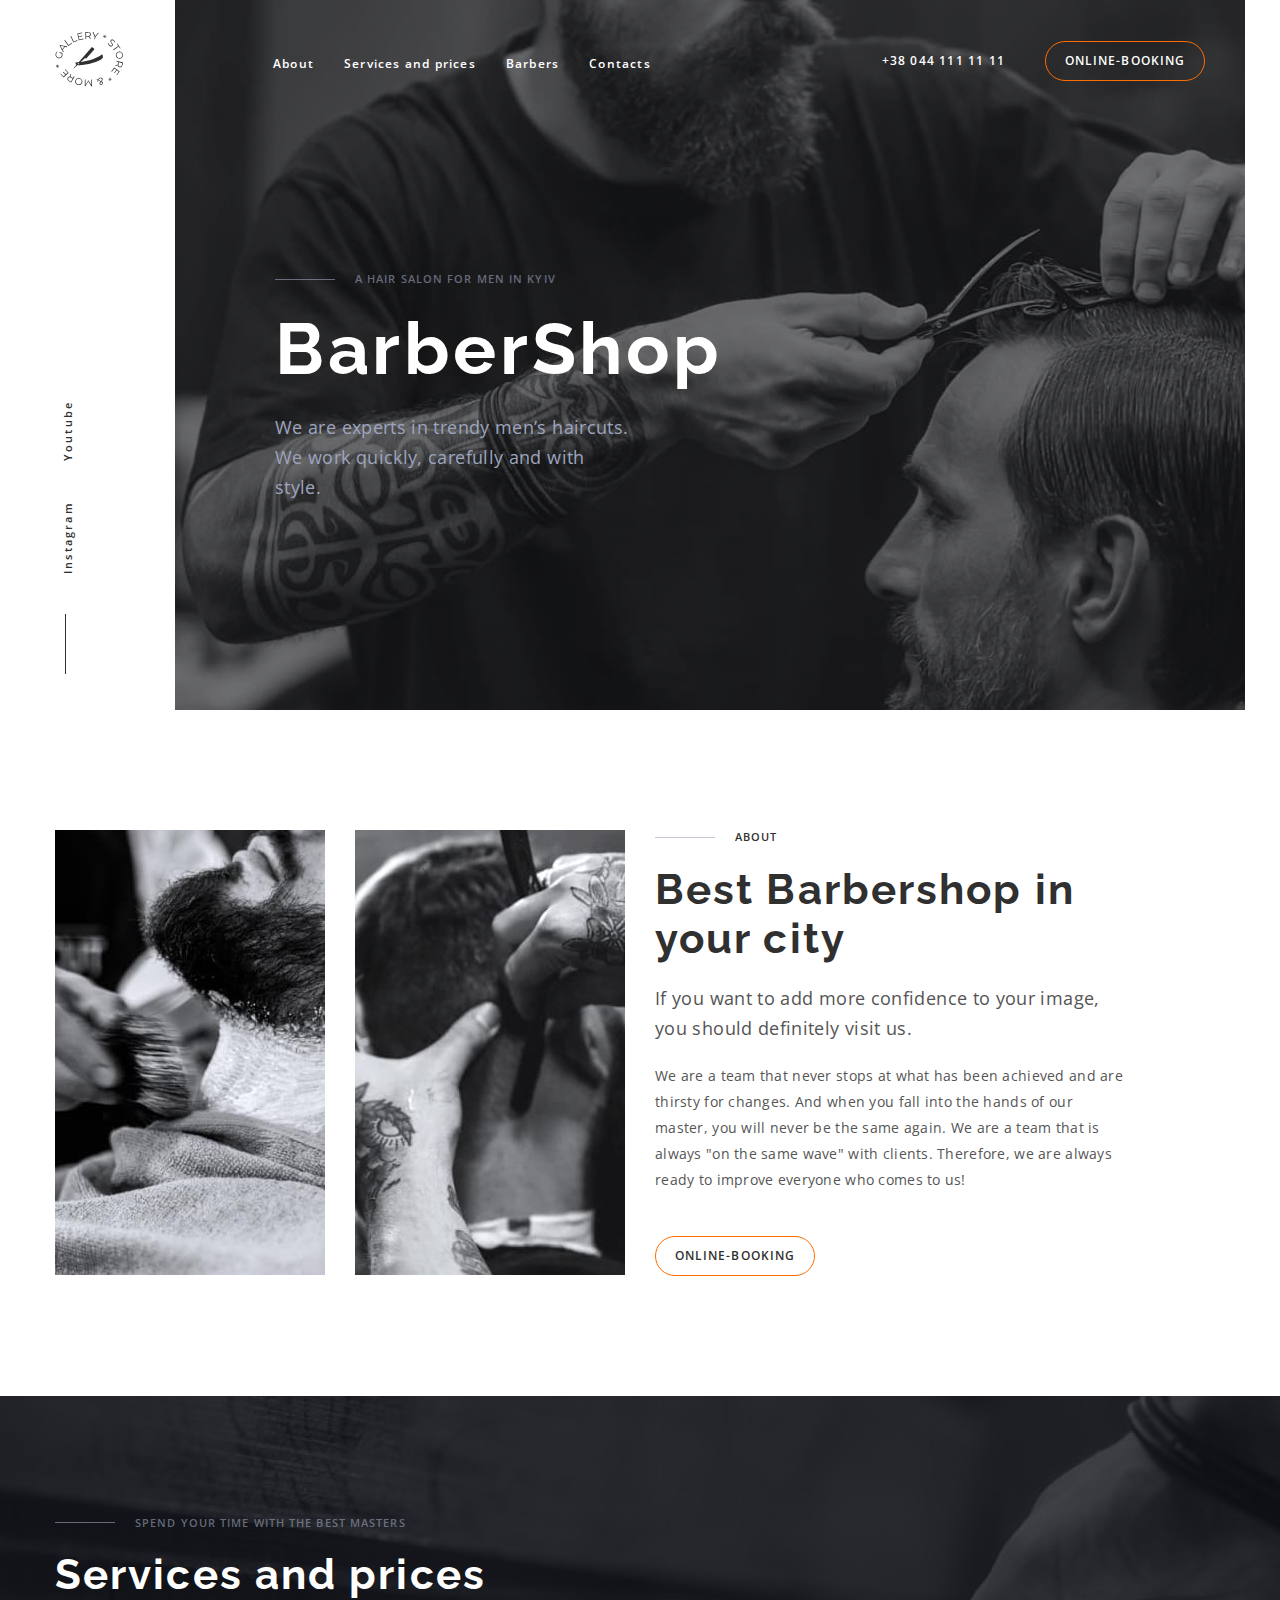
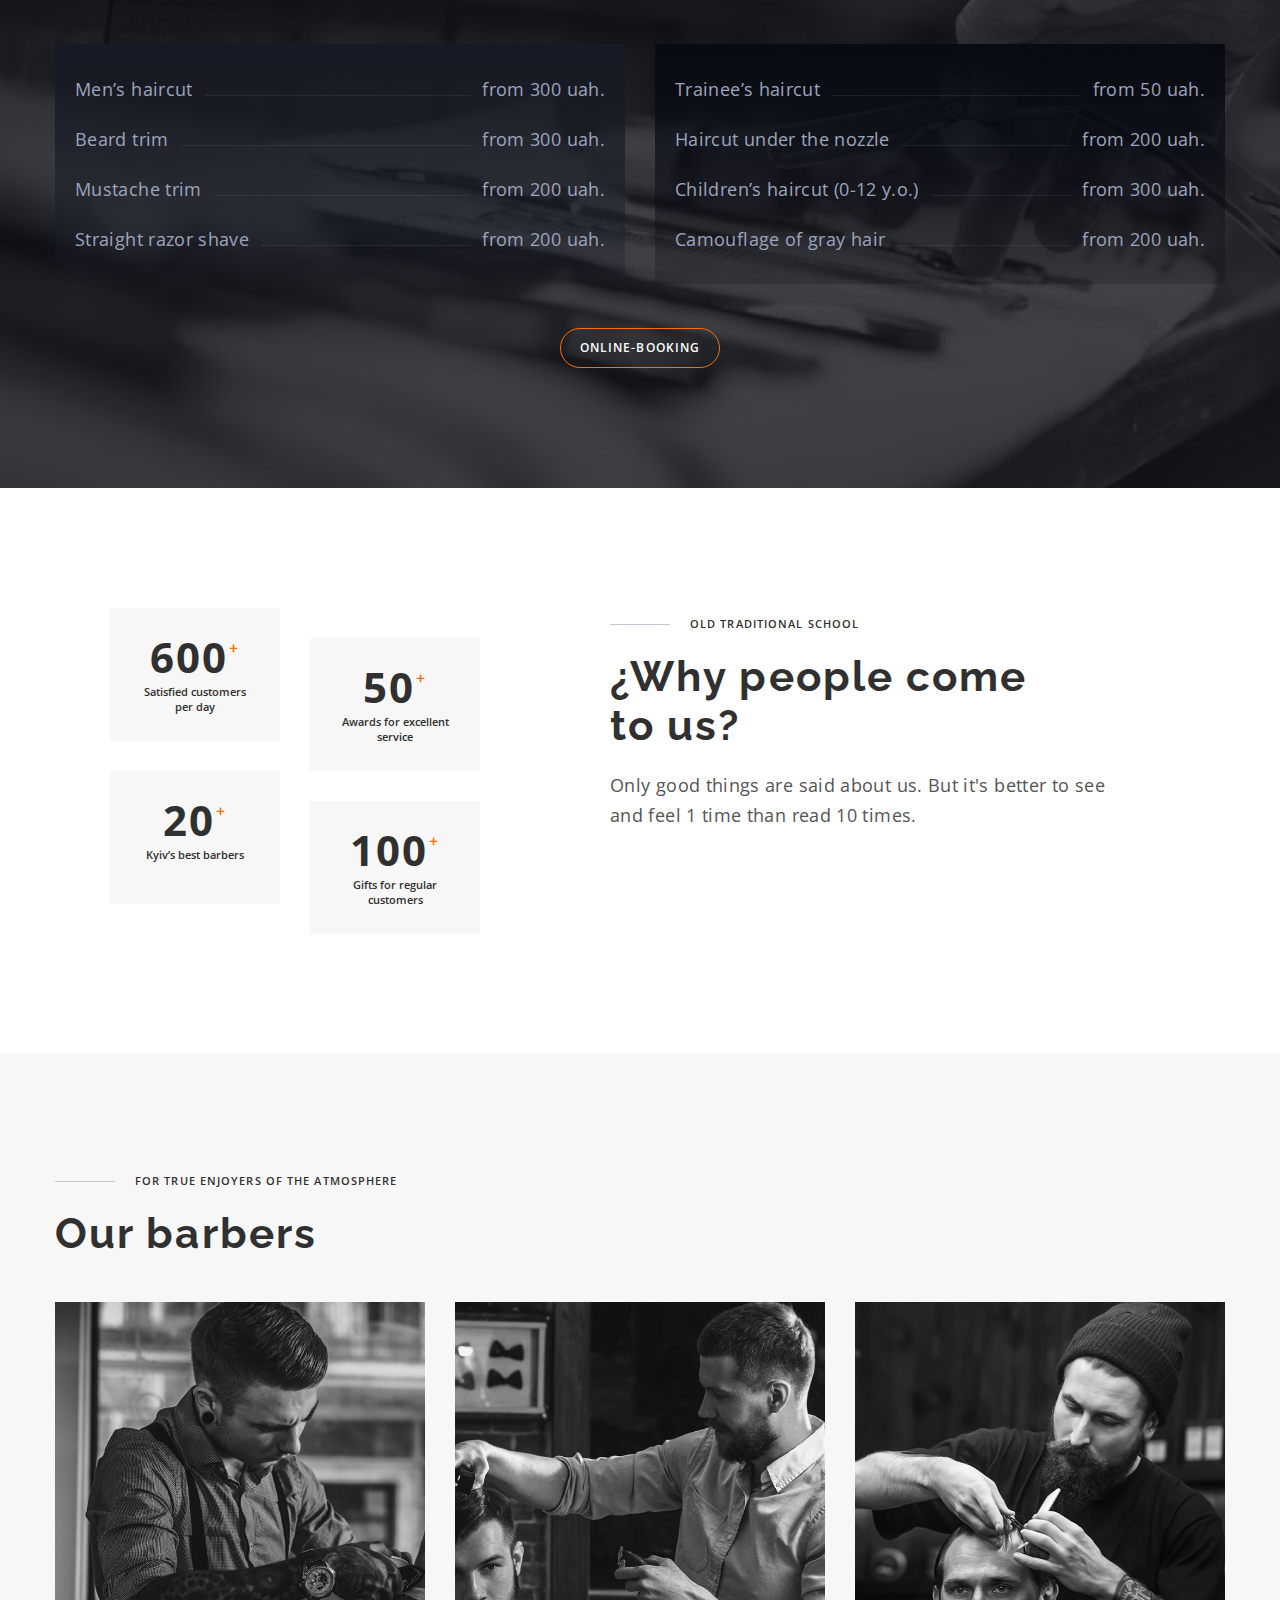
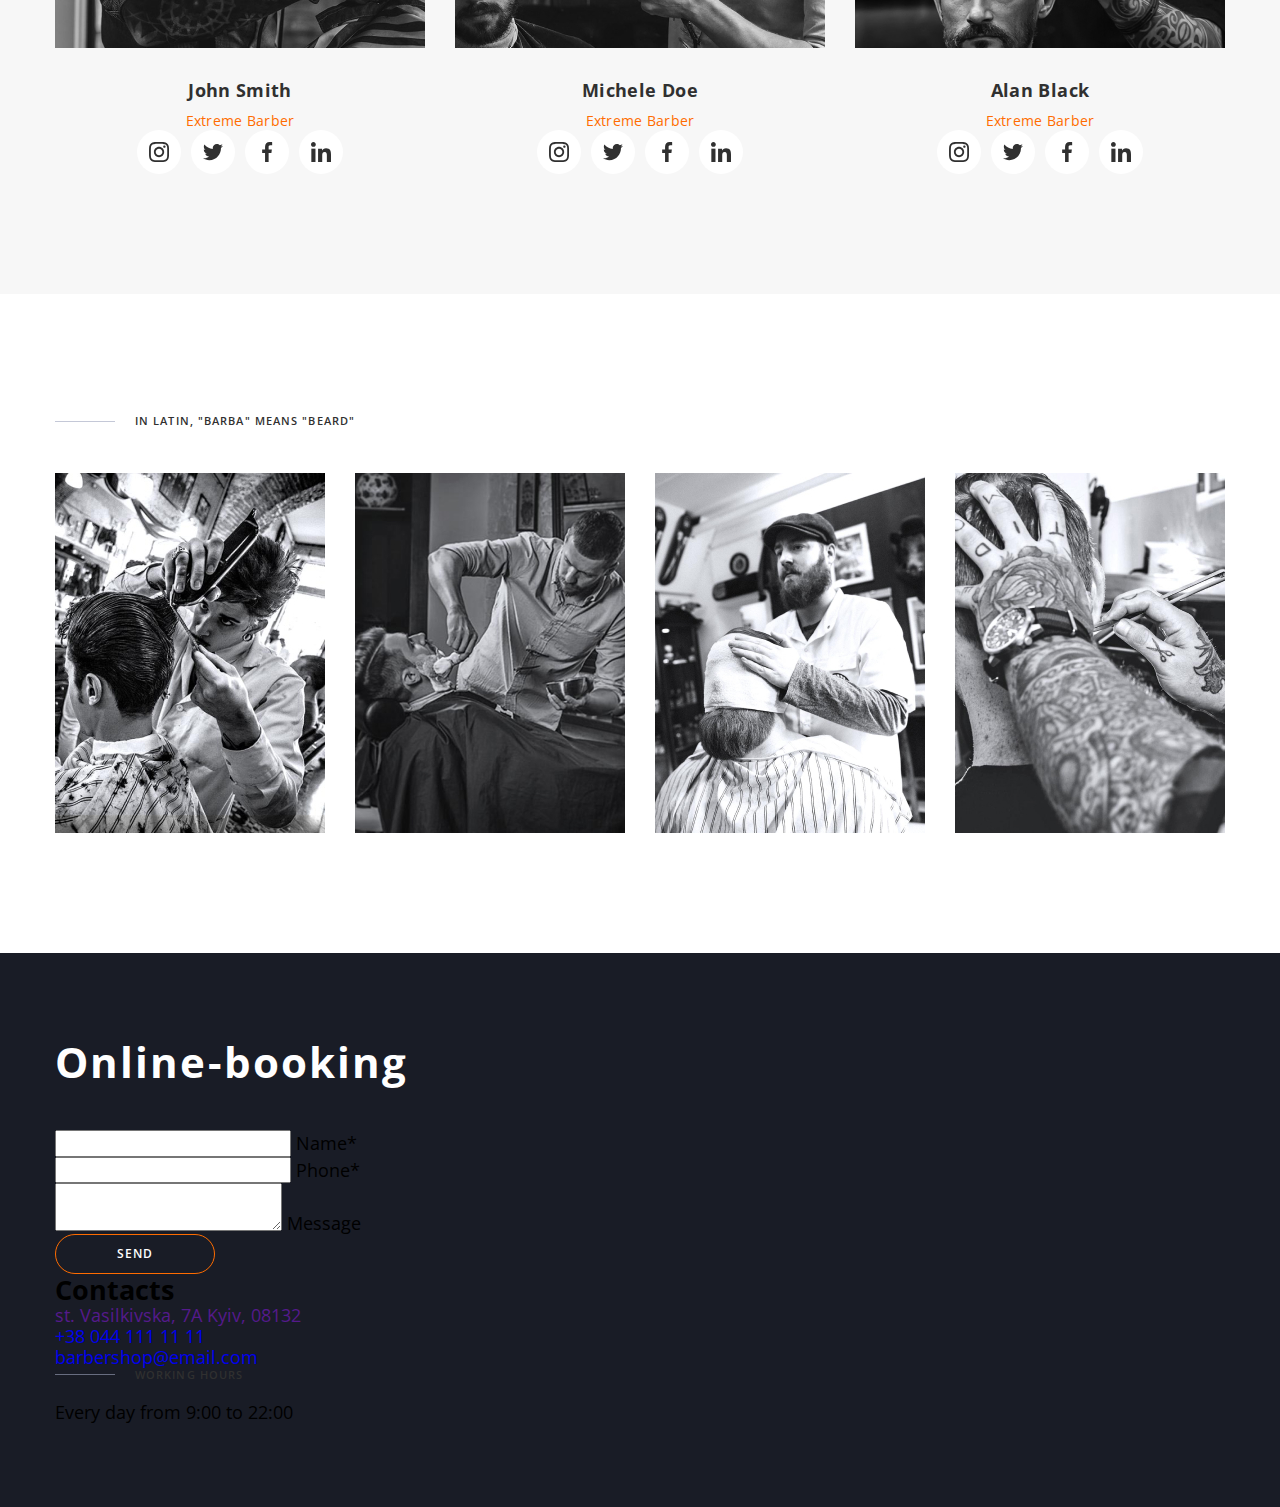
==== index.html @ 38e9ff0b "Update styles" ====
<!DOCTYPE html>
<html lang="en">
<head>
    <meta charset="UTF-8">
    <meta http-equiv="X-UA-Compatible" content="IE=edge">
    <meta name="viewport" content="width=device-width, initial-scale=1.0">
    <title>Barbershop</title>
    <link href="https://fonts.googleapis.com" rel="preconnect">
<link href="https://fonts.gstatic.com" rel="preconnect" crossorigin>
<link href="https://fonts.googleapis.com/css2?family=Open+Sans:wght@400;600;700&family=Raleway:wght@700&display=swap" rel="stylesheet">
    <link href="https://cdn.jsdelivr.net/npm/modern-normalize@1.1.0/modern-normalize.min.css" rel="stylesheet">
    <link href="./css/styles.css" rel="stylesheet">
</head>
<body>


   <!-- Header -->
    <header class="header">           
        <div class="container page-header-flex">
            <nav class="page-nav">
                <a class="logo-link link" href="./index.html">
                            <svg class="logo-icon" width="68" height="55" >
                                <use href="./images/sprite.svg#icon-logo"></use>
                            </svg>
                        </a>   
    
                    <ul class="header-list list">         
                                               
                        <li>
                            <a class="header-list-link link" href>
                                About
                            </a>
                        </li>
                        <li>
                            <a class="header-list-link link" href>
                                Services and prices
                            </a>
                        </li>
                        <li>
                            <a class="header-list-link link" href>
                                Barbers
                            </a>
                        </li>
                        <li>
                            <a class="header-list-link link" href>
                                Contacts
                            </a>
                        </li>
                    </ul>
            </nav> 

            <button type="button" class="mobile-menu-open js-open-menu">
                <svg class="mobile-menu-open-icon" width="40" height="40">
                    <use href="./images/sprite.svg#icon-burger"></use>
                </svg>

            </button>
        

            <a class="phone link" href="tel:+380441111111">
                +38 044 111 11 11
            </a>
                
            <button class="modal-btn header-btn modal-btn-theme-dark" type="button">
                Online-booking
            </button> 
            
            <div class="mobile-menu js-menu-container">
                <div class="container mobile-menu-container">
                    <button class="mobile-menu-close-btn js-close-menu">
                        <svg class="mobile-menu-close-icon" width="40" height="40">
                            <use href="./images/sprite.svg#icon-close"></use>
                        </svg>
                    </button>
                    <ul class="mobile-menu-header-list list" >
                        <li class="mobile-menu-header-item">
                            <a class="mobile-menu-header-link link" href>
                                About
                            </a>
                        </li>
                        <li class="mobile-menu-header-item">
                            <a class="mobile-menu-header-link link" href>
                                Services and prices
                            </a>
                        </li>
                        <li class="mobile-menu-header-item">
                            <a class="mobile-menu-header-link link" href>
                                Barbers
                            </a>
                        </li>
                        <li class="mobile-menu-header-item">
                            <a class="mobile-menu-header-link link" href>
                                Contacts
                            </a>
                        </li>
                    </ul>
                    <a class="mobile-menu-phone link" href="tel:+380441111111">
                    +38 044 111 11 11
                    </a>
                    
                    <button class="modal-btn" type="button">
                        Online-booking
                    </button> 
    
                    <ul class="mobile-menu-social-list list">
                        <li class="mobile-menu-social-item">
                            <a class="mobile-menu-social-link link " href target="_blank" rel="noopener noreferrer nofollow">Instagram</a>
                        </li>
                        <li class="mobile-menu-social-item">
                            <a class="mobile-menu-social-link link" href target="_blank" rel="noopener noreferrer nofollow">Youtube</a>
                        </li>
                    </ul>
                </div>
            </div>

           
        </div> 
    </header>

    <!-- Hero -->
    
    <section class="hero">
        <div class="container hero-flex">
            <div class="hero-left-side">
                <ul class="hero-list list">
                    <li class="hero-list-item">
                        <a href="" target="_blank" rel="noopener noreferrer nofollow" class="hero-list-link link ">Instagram</a>
                    </li>
                    <li class="hero-list-item">
                        <a href="" target="_blank" rel="noopener noreferrer nofollow" class="hero-list-link link">Youtube</a>
                    </li>
                </ul>
            </div>
    
            <div class="hero-right-side"> 
                <h2 class="uppertitle theme-dark-uppertitle">A hair salon for men in Kyiv</h2>
                <h1 class="hero-title">BarberShop</h1>
                <p class="description hero-description">We are experts in trendy men’s haircuts.
                   We work quickly, carefully and with style.</p>            
            </div>
        </div>
    </section>

<!-- About -->

    <section class="about">
      <div class="container about-flex">
            <ul class="about-list list">
                <li class="about-list-item">
                    <picture>
                    <source media="(min-width: 1200px)" srcset="./images/about/desktop-client1.jpg 1x, ./images/about/desktop-client1@2x.jpg 2x"/>
                    <source media="(min-width: 768px)" srcset="./images/about/tablet-client1.jpg 1x, ./images/about/tablet-client1@2x.jpg 2x"/>
                    
                    <img
                      class="about-img"
                      src="./images/about/tablet-client1.jpg" 
                      alt="Client's photo"/>

                  </picture>                    
                </li>
    
                <li class="about-list-item">
                    <picture>
                    <source media="(min-width: 1200px)" srcset="./images/about/desktop-client2.jpg 1x, ./images/about/desktop-client2@2x.jpg 2x"/>
                    <source media="(min-width: 768px)" srcset="./images/about/tablet-client2.jpg 1x, ./images/about/tablet-client2@2x.jpg 2x"/>
                    
                    <img 
                      class="about-img"
                      src="./images/about/tablet-client2.jpg"
                      alt="Client's photo"
                    />
                  </picture>                    
                </li>
            </ul>
    
            <div class="about-information">
                <p class="uppertitle">About</p>
                <h2 class="title about-title">Best Barbershop in your city</h2>
                <p class="description about-description">If you want to add more confidence to your image, you should definitely visit us.</p>
                <p class="description small-text ">We are a team that never stops at what has been achieved and are thirsty for changes. And when you fall into the hands of our master, you will never be the same again. We are a team that is always "on the same wave" with clients. Therefore, we are always ready to improve everyone who comes to us!</p>
                    <a href="" class="link">
                        <button type="button" class="modal-btn">ONLINE-BOOKING</button>
                    </a>          
                     
            </div>
      </div>
    </section>

<!--Prices -->

    <section class="services-prices">
        <div class="container services-flex">           
            
            <h3 class="uppertitle services-uppertitle">Spend your time with the best masters</h3>
            <h2 class="title services-title">Services and prices</h2>

            <div class="prices">
                <div class="left-side">   
                    <ul class="list">
                        <li class="row">
                            <p class="type-of-service">Men’s haircut</p>
                            <p>from 300 uah.</p>
                        </li>
                        <li class="row">
                            <p class="type-of-service">Beard trim</p>
                            <p>from 300 uah.</p>
                        </li>
                        <li class="row">
                            <p class="type-of-service">Mustache trim</p>
                            <p>from 200 uah.</p>
                        </li>
                        <li class="row">
                            <p class="type-of-service">Straight razor shave</p>
                            <p>from 200 uah.</p>
                        </li>
                    </ul>                                  
                </div >
    
                <div class="right-side">
                    <ul class="list">
                        <li class="row">
                            <p class="type-of-service">Trainee’s haircut</p>
                            <p>from 50 uah.</p> 
                        </li>
                        <li class="row">
                            <p class="type-of-service">Haircut under the nozzle</p>
                            <p>from 200 uah.</p>
                        </li>
                        <li class="row">
                            <p class="type-of-service">Children’s haircut (0-12 y.o.)</p>
                            <p>from 300 uah.</p>
                        </li>
                        <li class="row">
                            <p class="type-of-service">Camouflage of gray hair</p>
                            <p>from 200 uah.</p>
                        </li>
                    </ul>                  
                    </div>
            </div>
            
            <button type="button" class="modal-btn services-button modal-btn-theme-dark">online-booking</button>

        </div>

    </section>

<!-- Features -->

    <section class="features">     
        <div class="container features-flex">

           
            <ul class="features-list list">
                <li  class="features-list-item">
                    <p class="number">600</p>
                    <p class="number-description">Satisfied customers per day</p>
                </li>
                <li class="features-list-item ">
                    <p class="number">50</p>
                    <p class="number-description">Awards for excellent service</p>    
                </li>
                <li class="features-list-item">
                    <p class="number">20</p>
                    <p class="number-description">Kyiv’s best barbers</p>
                </li>                
                <li class="features-list-item">
                    <p class="number">100</p>
                    <p class="number-description">Gifts for regular customers</p>
                </li>
            </ul>
                                                    
                                
            <div class="features-wrap">
                <h3 class="uppertitle">Old traditional school</h3>
                <h2 class="title features-title">¿Why people come to us?</h2>
                <p class="description features-description">Only good things are said about us. But it's better to see and feel 1 time than read 10 times. </p>
            </div>


        </div>   
    </section>

  <!--   Our barbers -->

    <section class="our-barbers"> 
        <div class="container">
            <h3 class="uppertitle our-barbers-uppertitle">For true enjoyers of the atmosphere</h3>
            <h2 class="title our-barbers-title">Our barbers</h2>

            <ul class="our-barbers-list list">
                <li class="our-barbers-list-item">                                           
                    <img src="./images/barber1.jpg" alt="Photo John Smith">
                    <h3 class="name">John Smith</h3>
                    <p class="profi">Extreme Barber</p>
                    <ul class="social-list list">
                        <li class="social-list-item">                            
                            <a href="" class="social-link" link>
                                <svg class="social-list-icon" width="20px" height="20px">
                                    <use href="./images/sprite.svg#icon-instagram"></use>
                                </svg>
                            </a>
                        </li>

                        <li class="social-list-item">                            
                            <a href="" class="social-link" link>
                                <svg class="social-list-icon" width="20px" height="20px">
                                    <use href="./images/sprite.svg#icon-twitter"></use>
                                </svg>
                            </a>
                        </li>

                        <li class="social-list-item">                            
                            <a href="" class="social-link" link>
                                <svg class="social-list-icon" width="20px" height="20px">
                                    <use href="./images/sprite.svg#icon-facebook"></use>
                                </svg>
                            </a>
                        </li>

                        <li class="social-list-item">                            
                            <a href="" class="social-link" link>
                                <svg class="social-list-icon" width="20px" height="20px">
                                    <use href="./images/sprite.svg#icon-linkedin"></use>
                                </svg>
                            </a>
                        </li>
                    </ul>                                           
                </li>

                <li class="our-barbers-list-item">                    
                    <img src="./images/barber2.jpg" alt="Photo Michele Doe">
                    <h3 class="name">Michele Doe</h3>
                    <p class="profi">Extreme Barber</p>
                    <ul class="social-list list">
                        <li class="social-list-item">                            
                            <a href="" class="social-link" link>
                                <svg class="social-list-icon" width="20px" height="20px">
                                    <use href="./images/sprite.svg#icon-instagram"></use>
                                </svg>
                            </a>
                        </li>

                        <li class="social-list-item">                            
                            <a href="" class="social-link" link>
                                <svg class="social-list-icon" width="20px" height="20px">
                                    <use href="./images/sprite.svg#icon-twitter"></use>
                                </svg>
                            </a>
                        </li>

                        <li class="social-list-item">                            
                            <a href="" class="social-link" link>
                                <svg class="social-list-icon" width="20px" height="20px">
                                    <use href="./images/sprite.svg#icon-facebook"></use>
                                </svg>
                            </a>
                        </li>

                        <li class="social-list-item">                            
                            <a href="" class="social-link" link>
                                <svg class="social-list-icon" width="20px" height="20px">
                                    <use href="./images/sprite.svg#icon-linkedin"></use>
                                </svg>
                            </a>
                        </li>
                    </ul>
                     
                    
                </li>
                <li class="our-barbers-list-item">                    
                    <img src="./images/barber3.jpg" alt="Photo Alan Black">
                    <h3 class="name">Alan Black</h3>
                    <p class="profi">Extreme Barber</p>
                    <ul class="social-list list">
                        <li class="social-list-item">                            
                            <a href="" class="social-link" link>
                                <svg class="social-list-icon" width="20px" height="20px">
                                    <use href="./images/sprite.svg#icon-instagram"></use>
                                </svg>
                            </a>
                        </li>

                        <li class="social-list-item">                            
                            <a href="" class="social-link" link>
                                <svg class="social-list-icon" width="20px" height="20px">
                                    <use href="./images/sprite.svg#icon-twitter"></use>
                                </svg>
                            </a>
                        </li>

                        <li class="social-list-item">                            
                            <a href="" class="social-link" link>
                                <svg class="social-list-icon" width="20px" height="20px">
                                    <use href="./images/sprite.svg#icon-facebook"></use>
                                </svg>
                            </a>
                        </li>

                        <li class="social-list-item">                            
                            <a href="" class="social-link" link>
                                <svg class="social-list-icon" width="20px" height="20px">
                                    <use href="./images/sprite.svg#icon-linkedin"></use>
                                </svg>
                            </a>
                        </li>
                    </ul>                   
              
                </li>
            </ul>
            

        </div>       
    </section>

   <!--  Gallery -->

    <section class="gallery"> 
        <div class="container">
            <h2 class="visually-hidden ">Gallery</h2>
            <h3 class="uppertitle change">In Latin, "barba" means "beard"</h3>
            <ul class="gallery-list list">
                <li class="gallery-list-item">
                    <img src="./images/gallery1.jpg" alt="Photo from gallery">
                </li>
                <li class="gallery-list-item">
                    <img src="./images/gallery2.jpg" alt="Photo from gallery">
                </li>
                <li class="gallery-list-item">
                    <img src="./images/gallery3.jpg" alt="Photo from gallery">
                </li>
                <li class="gallery-list-item">
                    <img src="./images/gallery4.jpg" alt="Photo from gallery">
                </li>
            </ul>

        </div>      
    </section>

   <!--  Contacts -->

    <section class="contacts">
        <div class="container contacts-flex">
            <div class="left-side-booking">
                <h3 class="online-title">Online-booking</h3>
                <form class="online-form">
                    <div class="online-field">
                        <input type="text" name="online-name" class="online-input" required placeholder=" ">
                        <label class="online-label" for="online-name">Name*</label>
                    </div>
                    <div class="online-field">
                        <input class="online-input" name="online-tel" type="tel" required placeholder=" ">
                        <label class="online-label" for="online-tel">Phone*</label>
                    </div>
                    <div class="online-field online-field-item">
                        <textarea name="online-message" id="online-message" class="online-input online-textarea" placeholder=" "></textarea>
                        <label class="online-label" for="online-message">Message</label>
                    </div >
                </form>
                <button type="submit" class="modal-btn modal-btn-theme-dark">send</button>
            </div>
            
            <div class="right-side-contacts">                
                <h2 class="contacts-title">Contacts</h2>
                <ul class="contacts-list list">
                    <li class="contacts-list-item contact-location">
                        <a class="contacts-text contacts-text-location  link" href="">                            
                        st. Vasilkivska, 7A Kyiv, 08132
                        </a>
                    </li>
                    <li class="contacts-list-item contact-phone">
                        <a class="contacts-text  link" href="tel:+380441111111">
                        +38 044 111 11 11
                        </a>
                    </li>
                    <li class="contacts-list-item contact-mail">
                        <a class="contacts-text  link" href="mailto:barbershop@email.com">
                        barbershop@email.com
                        </a>
                    </li>
                </ul>                
                  
                <p class="uppertitle uppertitle-dark">Working hours</p>
                <p class="working-hours">Every day from 9:00 to 22:00</p>                
            </div>
        </div>        
    </section>

<!-- Footer -->

    <!-- <footer class="footer">
        <div class="container footer-container">
            <p class="copyright">&copy; Copyright 2020</p>
            <ul class="hero-list list-footer  list">
                    <li class="hero-list-item">
                        <a href="" class="hero-list-link link">Instagram</a>
                    </li>
                    <li class="hero-list-item">
                        <a href="" class="hero-list-link link">Youtube</a>
                    </li>
                </ul>

        </div>        
    </footer> -->
    <script src="./js/mobile-menu.js"></script>
</body>
</html>
---- css/styles.css ----
:root {
    --primary-font: "Open Sans", sans-serif;
    --primary-font-size: 18px;
    --accent-color: #FF6C00;
    --primary-text-color-theme-light: #555555;
    --secondary-text-color-theme-light: #303030;
    --primary-text-color-theme-dark: #9DA4BD;
    --secondary-text-color-theme-dark: #FFFFFF;

    
}

h1,
h2,
h3,
h4,
h5,
h6,
p {
    margin-top: 0;
    margin-bottom: 0;
}
 
ul,
ol {
    margin-top: 0;
    margin-bottom: 0;
    padding-left: 0;
}

.link {
   text-decoration: none;
}

.list {
    list-style: none;
}

img {
    display: block;
    width: 100%;
    height: auto;
}

button {
    cursor: pointer;
}

address {
    font-style: normal;
}


body {
    font-family: var(--primary-font);
    font-size: var(--primary-font-size);
}

/* COMPONENTS */


.container {
    padding-left: 15px;
    padding-right: 15px;
}

@media screen and (min-width: 480px) {
    .container {
        width: 448px;
        margin-left: auto;
        margin-right: auto;
    }
    
}

@media screen and (min-width: 768px) {
    .container {
        width: 720px;        
    }
    
}

@media screen and (min-width: 1200px) {
    .container {
        width: 1200px;
    }
    
}

.modal-btn {
    width: 160px;
    height: 40px;
    border: 1px solid var(--accent-color);
    background-color: transparent;
    border-radius: 25px;
    font-weight: 600;
    font-size: 12px;
    line-height: 16px;
    letter-spacing: 0.09em;
    text-transform: uppercase;
    padding: 12 20;
    color: #303030;
    transition: color 250ms linear, background-color 250ms linear;
    
}

.modal-btn:hover,
.modal-btn:focus {
    color: var(--secondary-text-color-theme-dark);
    background-color: var(--accent-color);
}

.modal-btn-theme-dark {
    color: #FFFFFF;
}

.uppertitle {
    display: flex;
    align-items: center;
    font-weight: 600;
    font-size: 11px;
    line-height: 1.36;
    text-transform: uppercase;  
    letter-spacing: 0.1em;
    margin-bottom: 20px;
    color: #303030;
}

.uppertitle::before {
    content: '';
    width: 60px;
    height: 1px;
    background: rgba(157, 164, 189, 0.6);
    margin-right: 20px;
    
}

.title {
    font-family: 'Raleway', sans-serif;
    font-weight: 700;
    font-size: 42px;
    line-height: 1.17;
    letter-spacing: 0.05em;
    color: #303030;
    margin-bottom: 20px;
    
}

.description {    
    font-size: 18px;
    line-height: 1.67;   
    letter-spacing: 0.02em;
    color: #555555;
}

/* color: #9DA4BD; */

.small-text {
    font-weight: 400;
    font-size: 14px;
    line-height: 1.86;
    letter-spacing: 0.02em;
    color: #555555;
}

/* /COMPONENTS */

/* HEADER */

@media screen and (max-width: 1199px) {
    .phone {
            display: none;
        }
}

@media screen and (max-width: 767px) {
    .header-list {
            display: none;
    }

    .header-btn {
        display: none;
    }

    .logo-icon {
        fill: #fff;
    }

        .mobile-menu-open {
            background-color: #FFFFFF;
            border: none;
            padding: 0;
            line-height: 0;
        }
    
        .mobile-menu {
            position: fixed;
            width: 100%;
            height: 100%;
            z-index: 1000;
            background-color: #FFFFFF;
            top: 0;
            left: 0;
            opacity: 0;
            visibility: hidden;
            pointer-events: none;
            transition: opacity 300ms linear, visibility 300ms linear;
    
        }
    
        .mobile-menu.is-open {
            opacity: 1;
            visibility: visible;
            pointer-events: auto;
        }
    
        .mobile-menu-container {
            position: relative;
            padding-top: 118px;
            padding-left: 40px;
            padding-bottom: 227px;
            overflow: auto;
        }
    
        .mobile-menu-close-btn {
            position: absolute;
            top: 48px;
            right: 15px;
            background-color: transparent;
            border: none;
            padding: 0;
            line-height: 0;
        }
    
    
    
        .mobile-menu-header-item:not(:last-child) {
            margin-bottom: 24px;
        }        
    
        .mobile-menu-header-link {
            font-weight: 600;
            font-size: 18px;
            line-height: 1.39;
            letter-spacing: 0.1em;
            color: #303030;
            transition: color 250ms linear;
        }

        .mobile-menu-header-link:hover,
        .mobile-menu-header-link:focus {
            color: var(--accent-color);
        }
    
        .mobile-menu-phone {
            display: block;
            margin-top: 64px;
            margin-bottom: 24px;
            font-weight: 600;
            font-size: 18px;
            line-height: 1.39;
            letter-spacing: 0.1em;
            text-transform: uppercase;
            color: #303030;
        }
    
        .mobile-menu-social-list {
            position: relative;
            display: flex;
            flex-direction: column;
            column-gap: 40px;
            row-gap: 24px;
            margin-top: 64px;
            align-items: start;
            margin-left: 100px;
            
        }

        .mobile-menu-social-list::before {
            position: absolute;
            top: 10px;
            left: -100px;
            content: "";
            width: 60px;
            height: 1px;
            background-color: #303030;
        }
    
        .mobile-menu-social-link {
            font-weight: 600;
            font-size: 14px;
            line-height: 1.36;
            letter-spacing: 0.2em;
            color: #303030;
        }
}

.header {
    padding-top: 40px;
    padding-bottom: 40px;
    position: absolute;
    width: 100%;
}

.page-header-flex {
    display: flex;
    justify-content: space-between;
    align-items: center;
}



@media screen and (min-width: 768px) {
    .mobile-menu {
        display: none;
    }

    .mobile-menu-open {
        display: none;
    }

    .page-nav {
        display: flex;
        align-items: center;
    }

    .logo-link {
        margin-right: 70px;
    }

    .logo-icon {
        fill: #303030;
    }

    .header-list {
        display: flex;
        align-items: center;
        gap: 20px;
    }

    .header-list-link {
        font-weight: 600;
        font-size: 12px;
        line-height: 1.33;
        letter-spacing: 0.1em;
        color: #FFFFFF;
        transition: color 250ms linear;
    }

    .header-list-link:hover,
    .header-list-link:focus {
        color: var(--accent-color);
    }

    .header-btn {
        margin-left: 40px;

    }
    
}

@media screen and (min-width: 1200px) {
    .header {
            padding-top: 32px;
            padding-bottom: 32px;            
        }

    .page-header-flex {        
        justify-content: flex-start;        
    }

    .header-list {
        gap: 30px;
        margin-left: 80px;
    }

    .phone {
        font-weight: 600;
        font-size: 12px;
        line-height: 1.33;
        letter-spacing: 0.1em;
        text-transform: uppercase;
        color: #FFFFFF;
        transition: color 250ms linear;
        margin-left: auto;
        
    }

    .phone:hover,
    .phone:focus {
        color: var(--accent-color);
    }

    .header-btn {
        margin-right: 20px;
    }
}

/* /HEADER */

/* HERO */

@media screen and (max-width: 767px) {
    .hero-list {
        display: none;
    } 
    
    .hero {
        background-image: linear-gradient(rgba(25, 28, 38, 0.2), rgba(25, 28, 38, 0.2)), url(../images/hero-img/mobile-hero-img.jpg);
        background-repeat: no-repeat;
        background-size: cover;
        background-position: center;
    }

    .hero-flex {
        padding-top: 208px;
        padding-bottom: 209px;
        padding-right: 110px;
    }
}

@media screen and (min-device-pixel-ratio: 2) and (max-width: 767px),
screen and (min-resolution: 192dpi) and (max-width: 767px),
screen and (min-resolution: 2dppx) and (max-width: 767px) {
    .hero {
        background-image: linear-gradient(rgba(25, 28, 38, 0.2),
                rgba(25, 28, 38, 0.2)),
            url(../images/hero-img/mobile-hero-img@2x.jpg);
    }
}

.theme-dark-uppertitle {
    color: rgba(157, 164, 189, 0.6);
}

.hero-title {
    font-family: 'Raleway', sans-serif;
    font-weight: 700;
    font-size: 48px;
    line-height: 1.17;
    letter-spacing: 0.05em;
    margin-bottom: 20px;
    color: #FFFFFF;
}

.hero-description {
    font-size: 16px;
    line-height: 1.63;    
    color: #9DA4BD;
}


@media screen and (min-width: 768px) {
    .hero-flex {
            display: flex;
        }
    
    .hero-left-side {
        width: 120px;
        display: flex;
        align-items: flex-end;
    }

    .hero-list {
        display: flex;
        gap: 40px;
        transform: rotate(-90deg) translateY(100%);
        transform-origin: bottom left;
        padding-left: 36px;
        padding-bottom: 40px;
        align-items: center;

    }

    .hero-list::before {
        content: "";
        width: 60px;
        height: 1px;
        background-color: #303030;
    }

    .hero-list-link {
        font-weight: 600;
        font-size: 11px;
        line-height: 1.36;
        letter-spacing: 0.2em;
        color: var(--secondary-text-color-theme-light);
        transition: color 250ms linear;
    }

    .hero-list-link:hover,
    .hero-list-link:focus {
        color: var(--accent-color);
    }

    .hero-right-side {
        min-width: 573px;
        padding-top: 272px;
        padding-bottom: 237px;
        padding-left: 100px;
        padding-right: 114px;
        background-image: linear-gradient(rgba(25, 28, 38, 0.2), rgba(25, 28, 38, 0.2)), url(../images/hero-img/tablet-hero-img.jpg);
        background-repeat: no-repeat;
        background-size: cover;
        background-position: center;
    }

    @media screen and (min-device-pixel-ratio: 2) and (min-width: 768px),
    screen and (min-resolution: 192dpi) and (min-width: 768px),
    screen and (min-resolution: 2dppx) and (min-width: 768px) {
        .hero-right-side {
            background-image: linear-gradient(rgba(25, 28, 38, 0.2),
            rgba(25, 28, 38, 0.2)),
             url(../images/hero-img/tablet-hero-img@2x.jpg);
        }
    }

    .hero-description {
        font-size: 18px;
        line-height: 1.67;
    }
    
}

@media screen and (min-width: 1200px) {
    
    .hero-right-side {
        min-width: 1070px;
        padding-bottom: 208px;                           
        background-image: linear-gradient(rgba(25, 28, 38, 0.2), rgba(25, 28, 38, 0.2)), url(../images/hero-img/desktop-hero-img.jpg);
    }

    @media screen and (min-device-pixel-ratio: 2) and (min-width: 1200px),
    screen and (min-resolution: 192dpi) and (min-width: 1200px),
    screen and (min-resolution: 2dppx) and (min-width: 1200px) {
        .hero-right-side {
            background-image: linear-gradient(rgba(25, 28, 38, 0.2),
                rgba(25, 28, 38, 0.2)),
                url(../images/hero-img/desktop-hero-img@2x.jpg);
            }
    }

    .hero-title {
        font-size: 72px;
        line-height: 1.18;
    }

    .hero-description {
        width: 360px;
    }
}

/* /HERO */

/* ABOUT */

@media screen and (max-width: 767px) {
    .about-list {
        display: none;
    } 
    
    .about-description {
        font-size: 16px;
        line-height: 1.63;
    }
}

.about {
    padding-top: 84px;
    padding-bottom: 84px;
}

.about-title {
    font-size: 28px;
    width: 306px;    
}

.about-description {
    margin-bottom: 20px;
    color: #555555;    ;
}

.description.small-text {
    margin-bottom: 40px;
}

@media screen and (min-width: 768px) {

    .about {
        padding-top: 100px;
        padding-bottom: 100px;
    }

    .about-flex {
        display: flex;
        gap: 30px;
    }

    .about-list-item:not(:last-child) {
        margin-bottom: 30px;
    }


    .about-img {
        width: 330px;
    }  
    
    .description.small-text {
        margin-bottom: 47px;
    }
}

@media screen and (min-width: 1200px) {

    .about {
        padding-top: 120px;
        padding-bottom: 120px;
    }

    .about-information {
        width: 470px;        
    }

    .about-list {
        display: flex;
        gap: 30px;
    }

    .about-list-item:not(:last-child) {
        margin-bottom: 0;
    }

    .about-img {
        width: 270px;
    }

    .about-title {
        font-size: 42px;
        width: 470px;
    }

    .description.small-text {
        margin-bottom: 42px;
    }
}

/* /ABOUT */

/* PRICES */

.services-prices {
        padding-top: 84px;
        padding-bottom: 84px;
        background-image: url(../images/mobile-prices.png);
        background-color: #111319;
        background-size: cover;
    }

.services-flex {
    text-align: center;
}

.services-uppertitle {
    color: rgba(157, 164, 189, 0.6);
    font-size: 8px;
}

.services-title {
    color: #FFFFFF;
    margin-bottom: 44px;
    font-size: 36px;
}

.prices {
    font-size: 10px;
    line-height: 1.43;
    letter-spacing: 0.02em;
    color: #9DA4BD;
    background: linear-gradient(180deg, #171A24 0%, rgba(23, 26, 36, 0.2) 100%);
    padding: 30px 20px 30px 40px;
        
}

.left-side {
    margin-bottom: 20px;
}

.row {
    display: flex;
    justify-content: space-between;
    align-items: baseline;
    
}

.row:not(:last-child) {
    margin-bottom: 20px;
}

.row::before {
    content: "";
    background-color: rgba(157, 164, 189, 0.12);
    height: 1px;
    /* width: 100px; */
    display: inline-block;
    margin-left: 4px;
    margin-right: 4px;
    flex-grow: 1;
}

.type-of-service {
    order: -1;
}

.services-button {
    margin-top: 44px;

}

@media screen and (min-width: 385px) {

    .services-title {
        font-size: 40px;
    }

    .services-uppertitle {
        font-size: 11px;
    }

    .prices {
        font-size: 14px;
    }
    
}

@media screen and (min-width: 768px) {

    .services-prices {
        padding-top: 100px;
        padding-bottom: 100px;
        background-image: url(../images/tablet-prices.png);
    }

    .services-title {
        font-size: 42px;
        text-align: start;
    }

    .prices {
        font-size: 18px;
        line-height: 1.67;
        padding: 32px 40px;

    }
    
    .row::before {
        content: "";
        margin-left: 12px;
        margin-right: 12px;        
    }
}

@media screen and (min-width: 1200px) {

    .services-prices {
            padding-top: 120px;
            padding-bottom: 120px;
            background-image: url(../images/desktop-prices.png);
            
    }

    .services-flex {
        display: flex;
        flex-direction: column;       
        
    }

    .prices {
        display: flex;
        gap: 30px;
        justify-content: space-between;
        padding: 0;
        background: none;
        
    }

    .left-side {
        width: 570px;
        background: linear-gradient(180deg, #171A24 0%, rgba(23, 26, 36, 0.2) 100%);
        padding: 30px 20px;
        margin-bottom: 0;
    }

    .right-side {
        width: 570px;
        padding: 30px 20px;
        background: linear-gradient(180deg, #090B13 0%, rgba(9, 11, 19, 0.2) 100%);
    }

    .services-button {
        align-self: center;
    }
 
}

/* /PRICES */

/* FEATURES */

.features {
    padding-top: 84px;
    padding-bottom: 84px;
}

.features-flex {
    display: flex;
    flex-direction: column-reverse;
    gap: 44px;   
}

.features-list {
    display: flex;
    flex-wrap: wrap;
    justify-content: center;
    
}

.features-list-item {
    width: 130px;
    height: 80px;
    background-color: #F7F7F7;
    padding: 5px 5px 5px 5px;
}

.features-list-item:nth-child(odd) {
    margin-right: 30px;
}

.features-list-item:nth-child(even) {
    margin-top: 30px;
}

.number {
    font-weight: 600;
    font-size: 36px;
    line-height: 1.17;
    text-align: center;
    letter-spacing: 0.05em;
    color: #303030;
}

.number::after {
    content: "+";
    font-weight: 600;
    font-size: 16px;
    line-height: 1.38;
    text-align: center;
    vertical-align: top;
    color: transparent;
    text-shadow: 0 9px #FF6C00;
}

.number-description {
    font-weight: 600;
    font-size: 11px;
    line-height: 1.36;
    text-align: center;
    color: #303030;
} 

.features-description {
    color: #555555;
}

.features-title {
    font-size: 40px;
}

@media screen and (min-width: 446px) {
    .features-list-item {
            width: 193px;
            height: 133px;            
            padding: 20px 35px 20px 36px;
        }    

    .number {
        font-weight: 700;
        font-size: 42px;
        line-height: 1.36;
        
    }
}

@media screen and (min-width: 768px) {
    .features {
        padding-top: 100px;
        padding-bottom: 100px;
    }

    .features-title {
        font-size: 42px;
    }

    .features-description {
        width: 500px;;
    }

    .features-list {
        margin-left: 240px;    
    }

    .features-list-item {
        width: 210px;
        padding: 20px 44px;
    }
    
}

@media screen and (min-width: 1200px) {
    .features {
            padding-top: 120px;
            padding-bottom: 120px;
        }

    .features-flex {
        flex-direction: row;
        padding-left: 70px;
        gap: 130px;
    }

    .features-list {
        display: flex;
        flex-wrap: wrap;
        justify-content: flex-start;
        width: 370px; 
        margin-left: 0;

    }

    .features-list-item {
        width: 170px; 
        padding: 20px 24px;       
        
    }

    .features-list-item:nth-child(odd) {
        margin-right: 30px;
    }

    .features-list-item:nth-child(even) {
        margin-top: 30px;
    }

    .features-wrap {
        margin-top: 9px;
        max-width: 500px;
    }

    .features-title {
        width: 430px;
    }  
 
}

/* /FEATURES */

/* OUR-BARBERS */

@media screen and (max-width: 372px) {
    .our-barbers-uppertitle {
        font-size: 8px;
    }
    
}

.our-barbers {
    padding-top: 84px;
    padding-bottom: 84px;
    background-color: #F7F7F7;
}

.our-barbers-title {
    margin-bottom: 44px;
}

.our-barbers-list-item:not(:last-child) {
    margin-bottom: 64px;
}

.name {   
    font-size: 18px;
    line-height: 1.39;           
    text-align: center;
    letter-spacing: 0.02em;    
    color: #303030;
    margin-top: 30px;
}

.profi {

    font-size: 14px;
    line-height: 1.36;
    text-align: center;
    letter-spacing: 0.02em;
    color: #FF6C00;
    margin-top: 8px;
}

.social-list {
    display: flex;
    justify-content: center;
    gap: 10px;
}

.social-list-item {
    width: 44px;
    height: 44px;
    background-color: #fff;
    border-radius: 50%;    
}

.social-link {
    display: flex;
    justify-content: center;
    align-items: center;
    width: 100%;
    height: 100%;  
    color: #303030;
    transition: color 250ms linear;  
}

.social-link:hover,
.social-link:focus {
    color: #FF6C00;
}

.social-list-icon {
    fill: currentColor;
}

@media screen and (min-width: 768px) {
    .our-barbers {
        padding-top: 100px;
        padding-bottom: 100px; 
        /* padding-left: 144px;
        padding-right: 144px;        */
        
    }

    /* .our-barbers-list-item {
        width: 450px;
    }    */
    
}

@media screen and (min-width: 1200px) {

    .our-barbers {
        padding-top: 120px;
        padding-bottom: 120px;
        padding-left: 0;
        padding-right: 0;
    }

    .our-barbers-list {
        display: flex;
        gap: 30px;
    }

    .our-barbers-list-item {
        width: calc((100% - 60px) / 3)
    }

    .our-barbers-list-item:not(:last-child) {
        margin-bottom: 0;
    }
}
/* /OUR-BARBERS */

/* Gallery */

.gallery {
    padding-top: 84px;
    padding-bottom: 84px;
}

.visually-hidden {
    position: absolute;
    width: 1px;
    height: 1px;
    margin: -1px;
    border: 0;
    padding: 0;

    white-space: nowrap;
    clip-path: inset(100%);
    clip: rect(0 0 0 0);
    overflow: hidden;
}

.change {
    margin-bottom: 71px;
}

.gallery-list {
    display: flex;
    flex-wrap: wrap;
    gap: 30px;
    justify-content: center;
}

.gallery-list-item {
    width: 100%;
}

@media screen and (min-width: 768px) {
    .gallery {
            padding-top: 100px;
            padding-bottom: 100px;
        }
    
    .change {
        margin-bottom: 44px;
    }

    .gallery-list-item {
        width: calc((100% - 30px) / 2);
    }
    
}

@media screen and (min-width: 1200px) {
    .gallery {
            padding-top: 120px;
            padding-bottom: 120px;
        }

    .gallery-list-item {
        width: calc((100% - 90px) / 4);
    }
    
}



/* /Gallery */

/* Contacts */

.contacts {
    padding-top: 84px;
    padding-bottom: 84px;
    background-color: #191C26;
    /* background-image: url(../images/bg-contacts.png);
    background-repeat: no-repeat;
    background-position: right;
    background-size: calc(50% - 15px) 100%; */


}


/* .contacts {
    padding-top: 130px;
    padding-bottom: 120px;
    background-color: #191C26;
    background-image: url(../images/bg-contacts.png);
    background-repeat: no-repeat;
        background-position: right;
        background-size: calc(50% - 15px) 100%;
    
    
} */

/* .contacts-flex {
    display: flex;
} */

/* .left-side-booking {
    width: calc(50% + 15px);
    padding-right: 30px;
} */

.online-title {
    font-weight: 700;
    font-size: 42px;
    line-height: 1.17;
    letter-spacing: 0.05em;
    color: #FFFFFF;
    margin-bottom: 44px;
}

/* .online-form {
    display: flex;
    flex-wrap: wrap;
    justify-content: space-between;
} */

/* .online-field {
    position: relative;
    margin-bottom: 44px;
    
} */


/* .online-input {
    width: 270px;
    height: 24px;
    border: none;
    border-bottom: 1px solid rgba(157, 164, 189, 0.4);
    background-color: transparent;
    outline: transparent;
    color: #FFFFFF;
    transition: border-color 250ms linear; 
} */

/* .online-label {
    position: absolute;
    top: 0;
    left: 0;
    font-weight: 600;
    font-size: 11px;
    line-height: 1.36;
    letter-spacing: 0.1em;
    text-transform: uppercase;
    color: rgba(157, 164, 189, 0.4);
    transition: transform 250ms linear;
} */

/* .online-field-item {
    width: 100%;
} */

/* .online-textarea {
    width: 100%;
    height: 76px;
    resize: none;
} */

/* .online-input:focus {
    border-color: #FFFFFF;
} */

/* .online-input:focus + .online-label {
    transform: translateY(-100%);
    color: #9DA4BD;
} */

/* .online-input:not(:placeholder-shown)+.online-label {
    transform: translateY(-100%);
    color: #9DA4BD;
} */


/* .right-side-contacts {
    width: calc(50% - 15px);
    padding-left: 100px; 
           
} */

/* .contacts-title {
    font-weight: 700;
    font-size: 42px;
    line-height: 1.17;
    letter-spacing: 0.05em;
    color: #FFFFFF;
    margin-bottom: 40px;
} */

/* .contacts-list {
    margin-bottom: 70px;
} */

/* .contacts-list-item:not(:last-child) {
    margin-bottom: 20px;
} */

/* .contacts-text {
    font-weight: 400;
    font-size: 18px;
    line-height: 1.67;
    letter-spacing: 0.02em;
    color: #9DA4BD;    
} */

/* .contacts-list-item {
    display: flex;
    align-items: start;
    gap: 16px;
} */

/* .contacts-list-item::before {
    content: "";
    width: 24px;
    height: 24px;    
    background-position: center;
    
} */



/* .contact-location::before {
    content: "";
    background-image: url(../images/map-pin.svg);
} */

/* .contact-phone::before {
    content: "";
    background-image: url(../images/phone.svg);
} */

/* .contact-mail::before {
    content: "";
    background-image: url(../images/mail.svg);
} */

/* .contacts-text-location {
    font-weight: 700;
    width: 200px;
} */

/* .uppertitle-dark {
    color: #FFFFFF;
} */

/* .working-hours {
    font-weight: 400;
    font-size: 18px;
    line-height: 1.67;
    letter-spacing: 0.02em;
    color: #9DA4BD;
} */

/* /Contacts */

/* Footer */

.footer {
    padding-top: 56px;
    padding-bottom: 56px;
}

.footer-container {
    display: flex;
    justify-content: space-between;
    align-items: center;
    
}

.copyright {    
    font-weight: 600;
    font-size: 11px;
    line-height: 1.36;   
    letter-spacing: 0.2em;
    color: #9DA4BD;
}

.list-footer {
    transform: rotate(0deg);
    padding-bottom: 0;
    
    
    
}

/* /Footer */
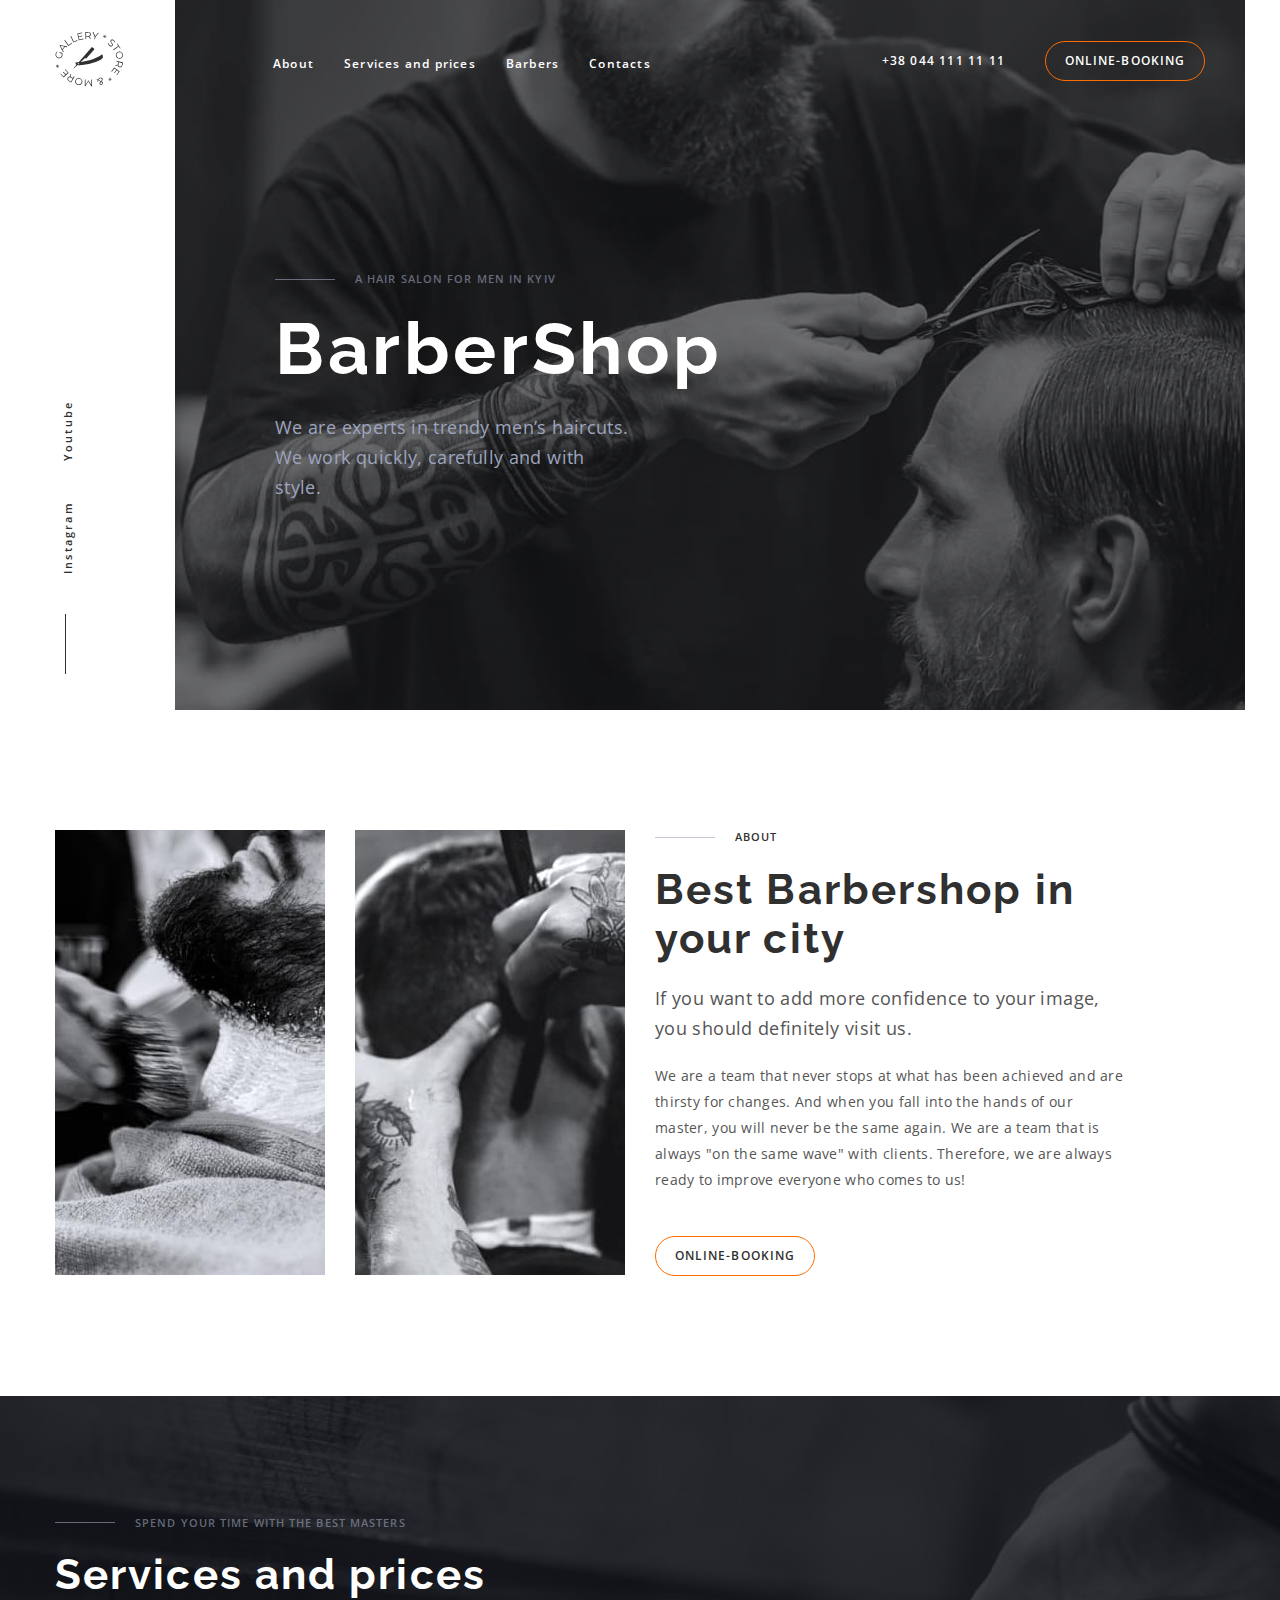
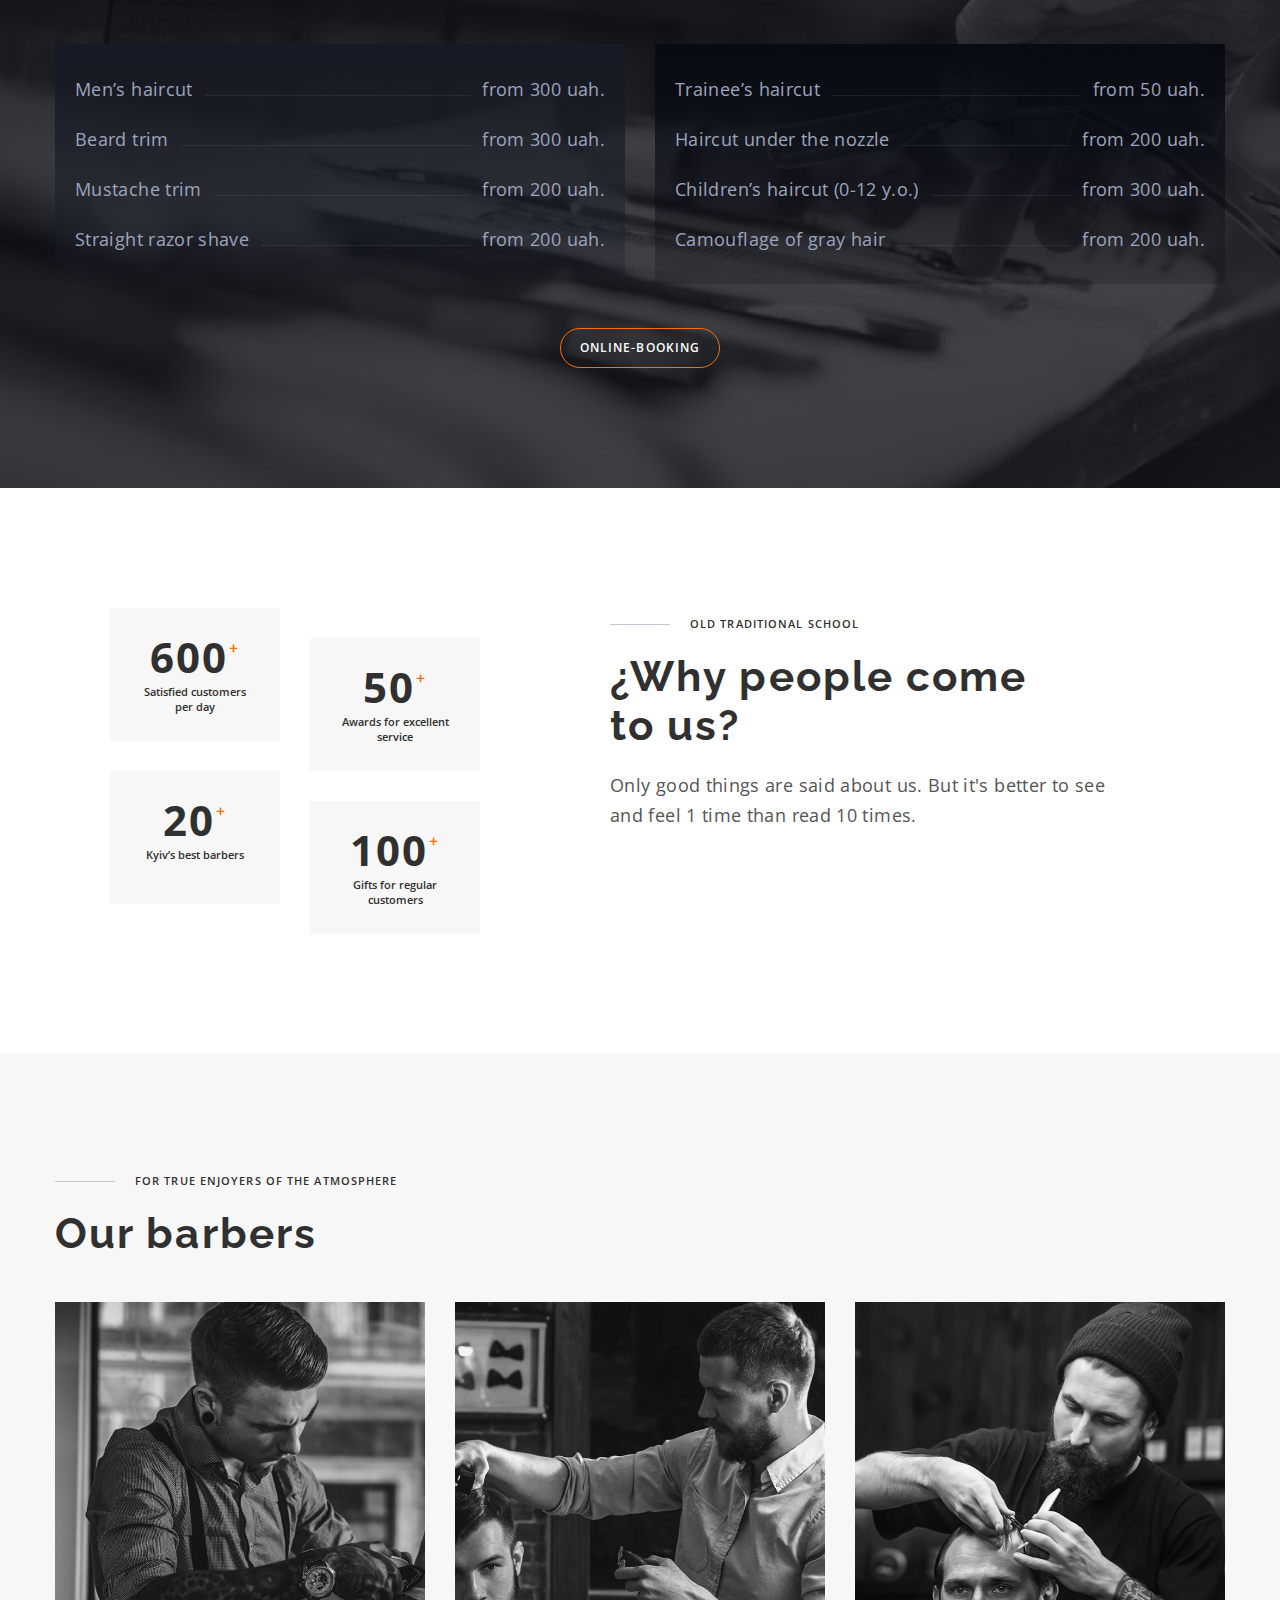
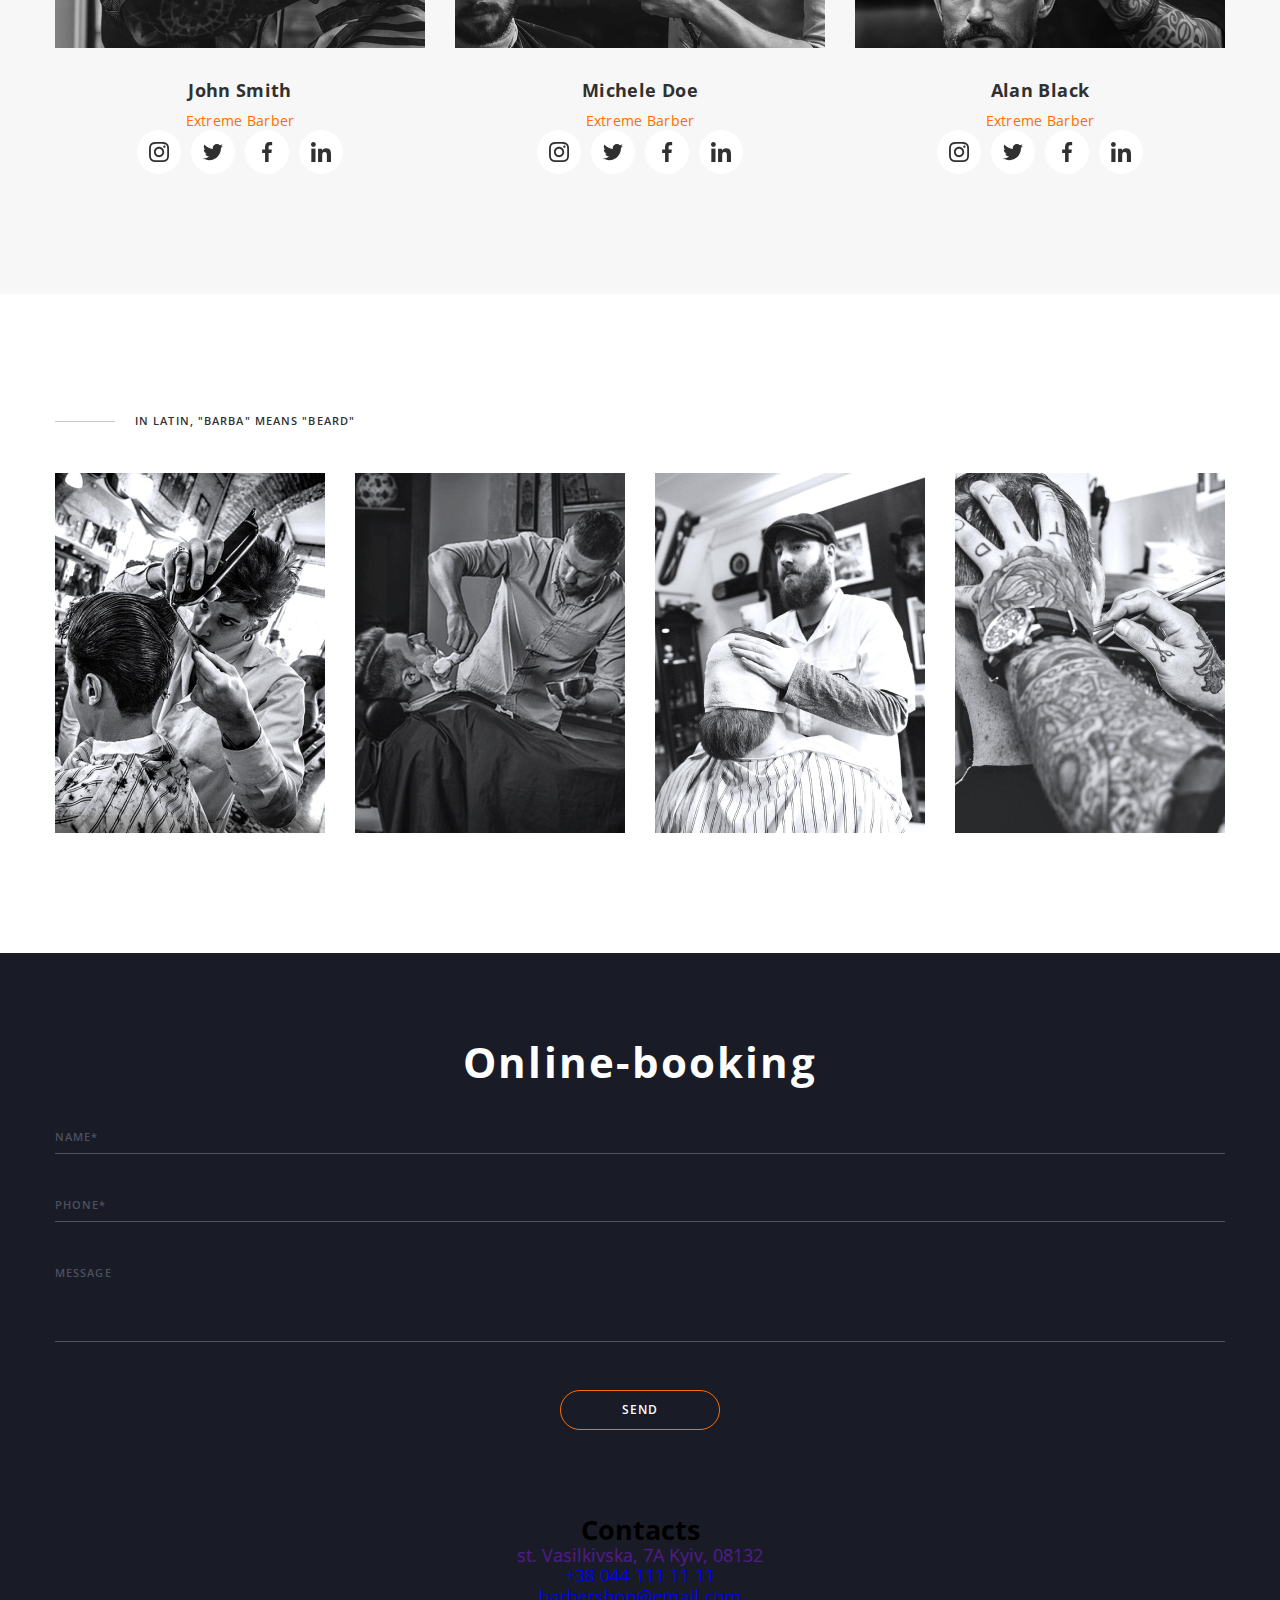
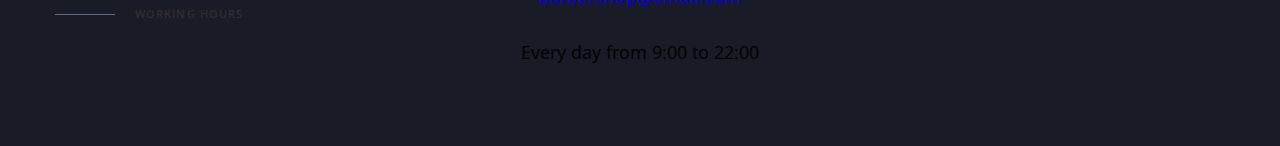
==== commit d4d5e2bb: "Update contacts section" ====
--- a/index.html
+++ b/index.html
@@ -456,7 +456,7 @@
                         <label class="online-label" for="online-message">Message</label>
                     </div >
                 </form>
-                <button type="submit" class="modal-btn modal-btn-theme-dark">send</button>
+                <button type="submit" class="modal-btn modal-btn-theme-dark online-booking-btn">send</button>
             </div>
             
             <div class="right-side-contacts">                
--- a/css/styles.css
+++ b/css/styles.css
@@ -1149,15 +1149,75 @@
 .contacts {
     padding-top: 84px;
     padding-bottom: 84px;
-    background-color: #191C26;
-    /* background-image: url(../images/bg-contacts.png);
-    background-repeat: no-repeat;
-    background-position: right;
-    background-size: calc(50% - 15px) 100%; */
-
-
-}
-
+    background-color: #191C26;  
+}
+
+.contacts-flex {
+    text-align: center;
+}
+
+.online-title {
+    font-weight: 700;
+    font-size: 42px;
+    line-height: 1.17;
+    letter-spacing: 0.05em;
+    color: #FFFFFF;
+    margin-bottom: 44px;
+}
+
+.online-field {
+    position: relative;
+    margin-bottom: 44px;
+    
+}
+
+.online-input {
+    width: 100%;
+    height: 24px;
+    border: none;
+    border-bottom: 1px solid rgba(157, 164, 189, 0.4);
+    background-color: transparent;
+    outline: transparent;
+    color: #FFFFFF;
+    transition: border-color 250ms linear; 
+}
+
+.online-label {
+    position: absolute;
+    top: 0;
+    left: 0;
+    font-weight: 600;
+    font-size: 11px;
+    line-height: 1.36;
+    letter-spacing: 0.1em;
+    text-transform: uppercase;
+    color: rgba(157, 164, 189, 0.4);
+    transition: transform 250ms linear;
+}
+
+.online-textarea {
+    width: 100%;
+    height: 76px;
+    resize: none;
+}
+
+.online-input:focus {
+    border-color: #FFFFFF;
+}
+
+.online-input:focus + .online-label {
+    transform: translateY(-100%);
+    color: #9DA4BD;
+}
+
+.online-input:not(:placeholder-shown)+.online-label {
+    transform: translateY(-100%);
+    color: #9DA4BD;
+}
+
+.online-booking-btn {
+    margin-bottom: 84px;
+}
 
 /* .contacts {
     padding-top: 130px;
@@ -1180,14 +1240,7 @@
     padding-right: 30px;
 } */
 
-.online-title {
-    font-weight: 700;
-    font-size: 42px;
-    line-height: 1.17;
-    letter-spacing: 0.05em;
-    color: #FFFFFF;
-    margin-bottom: 44px;
-}
+
 
 /* .online-form {
     display: flex;
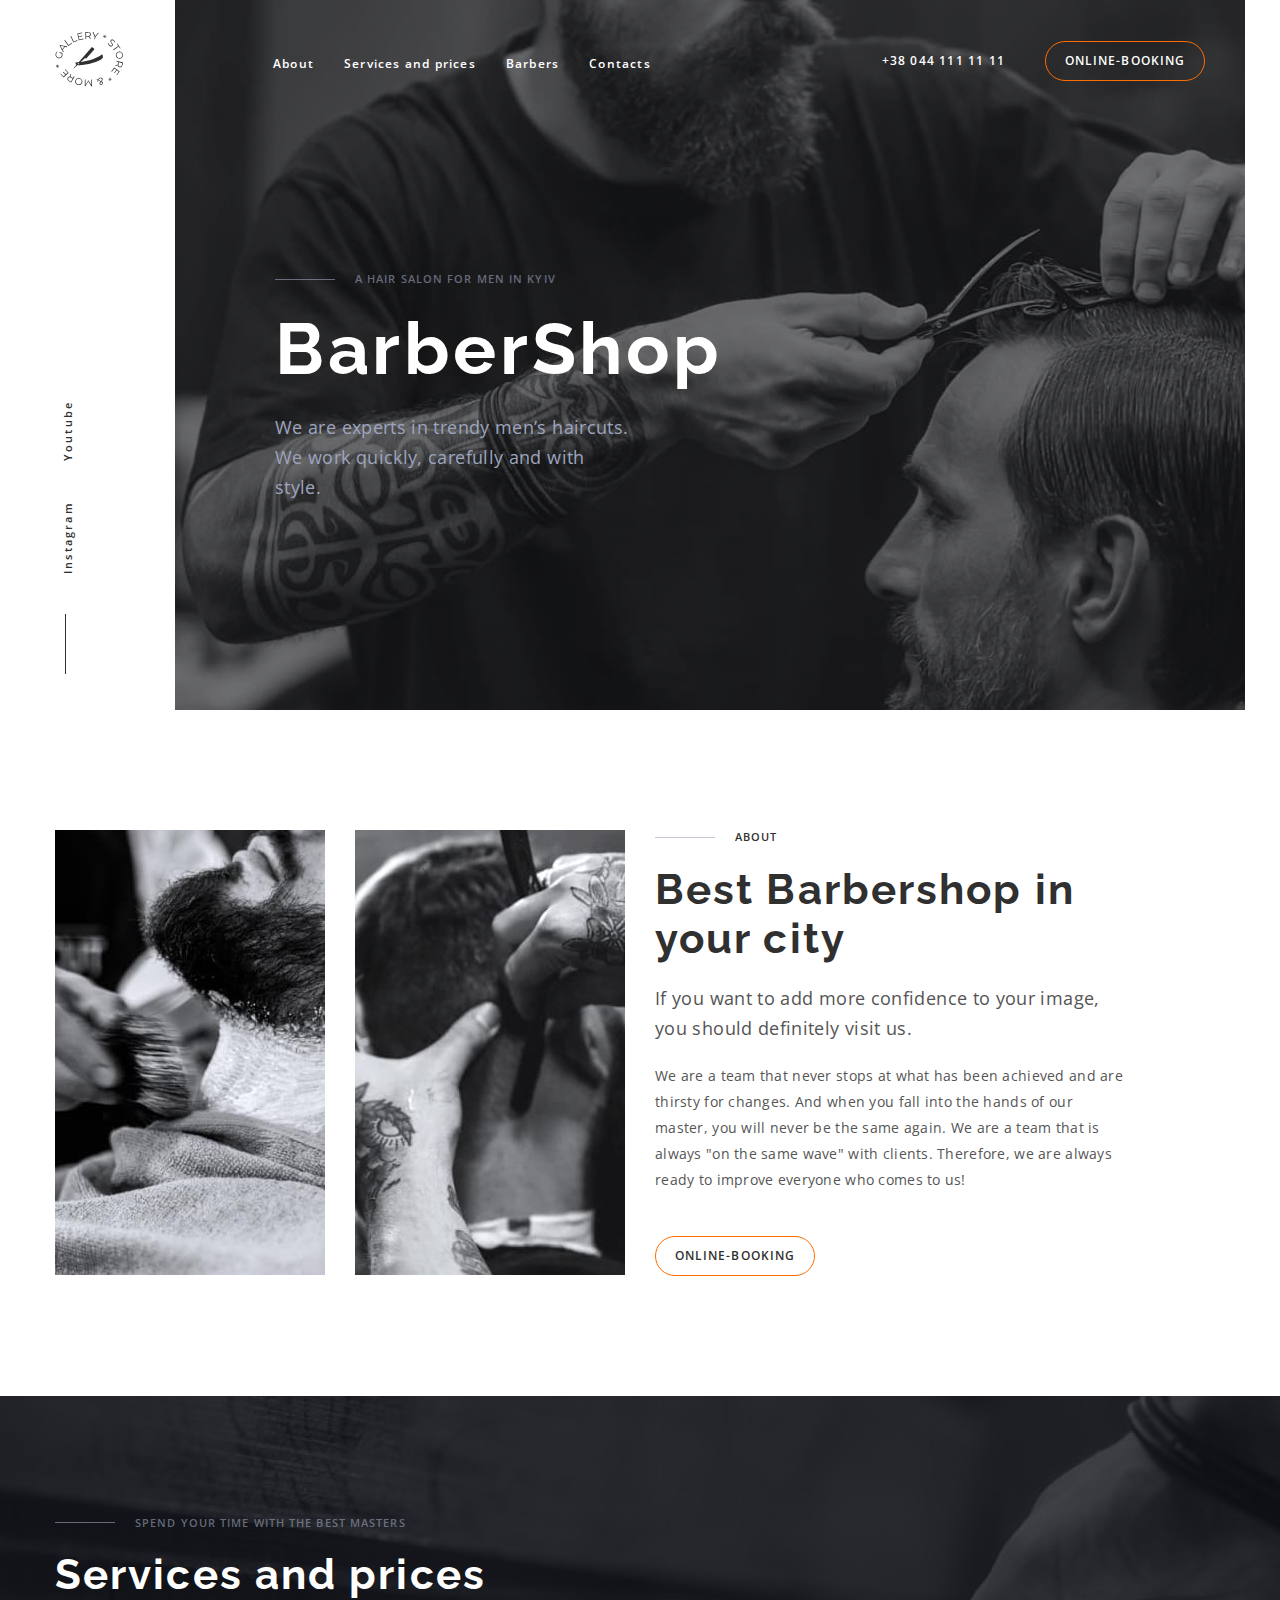
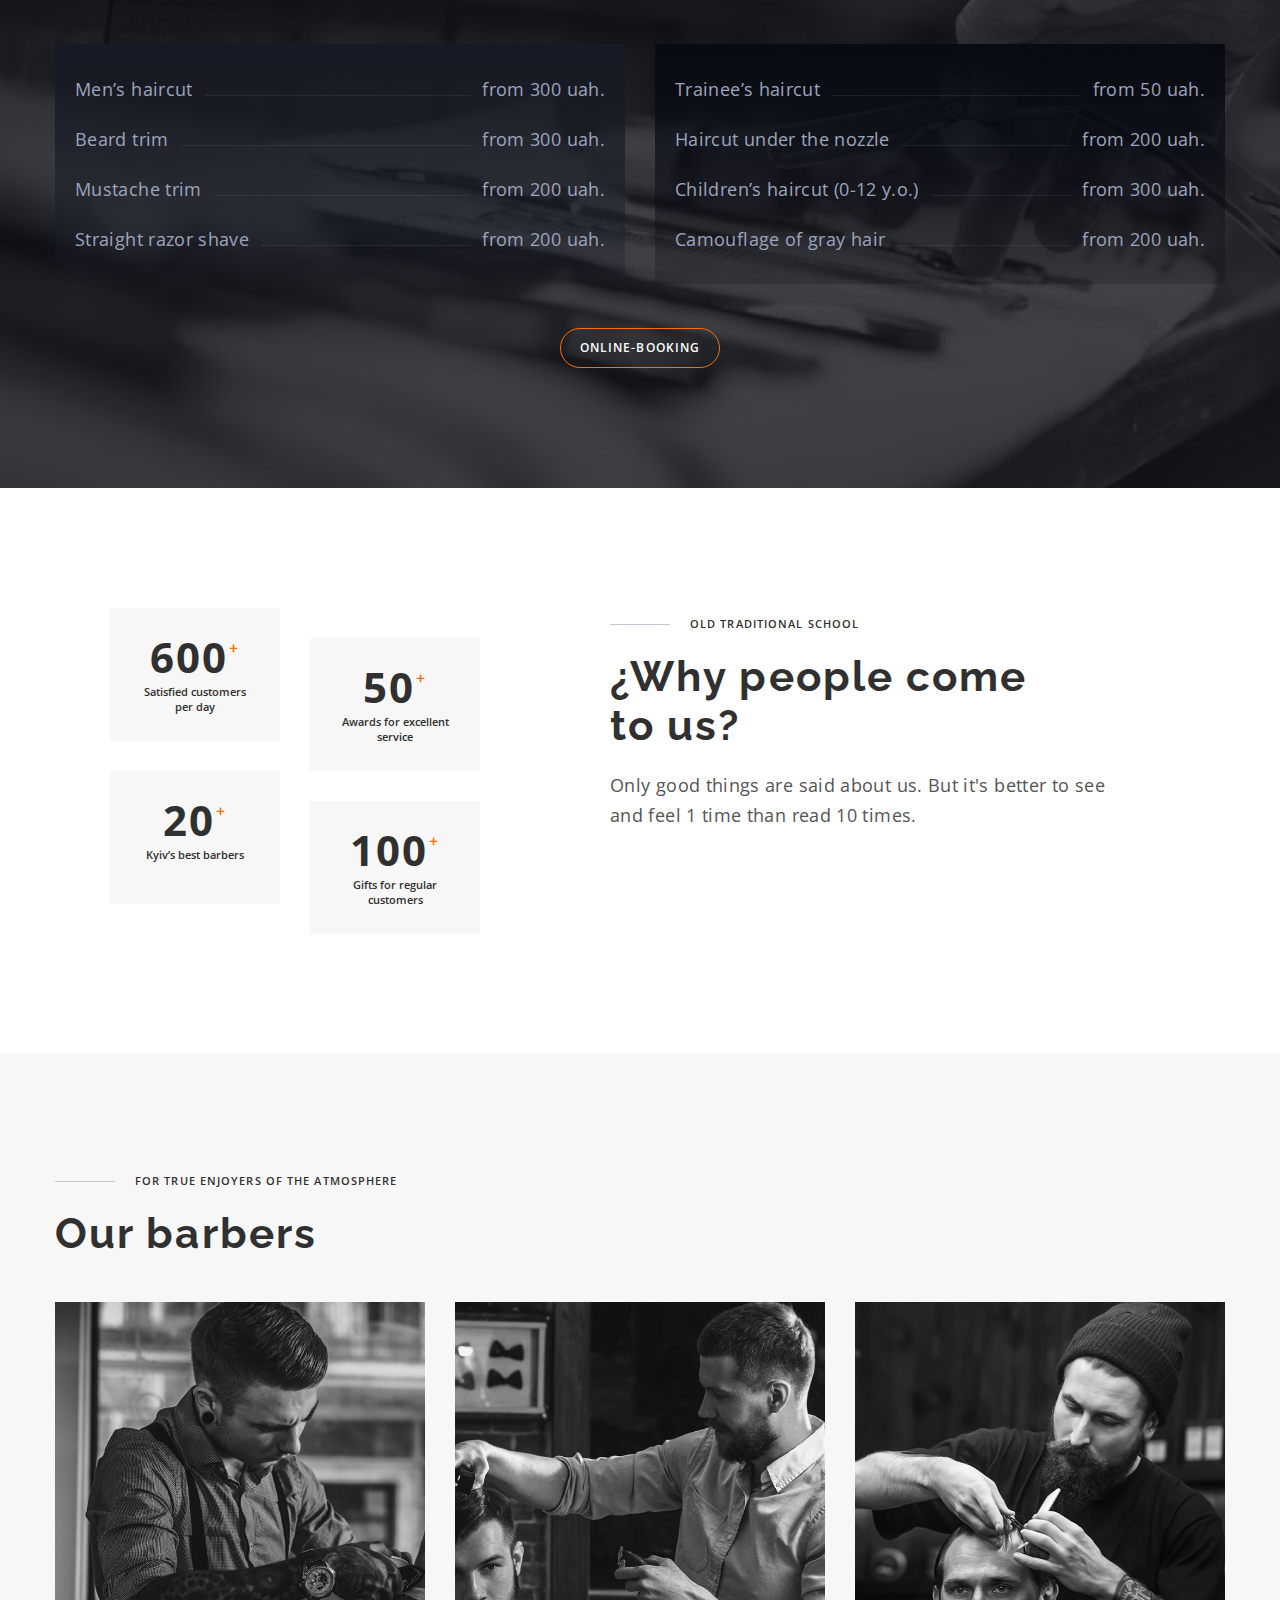
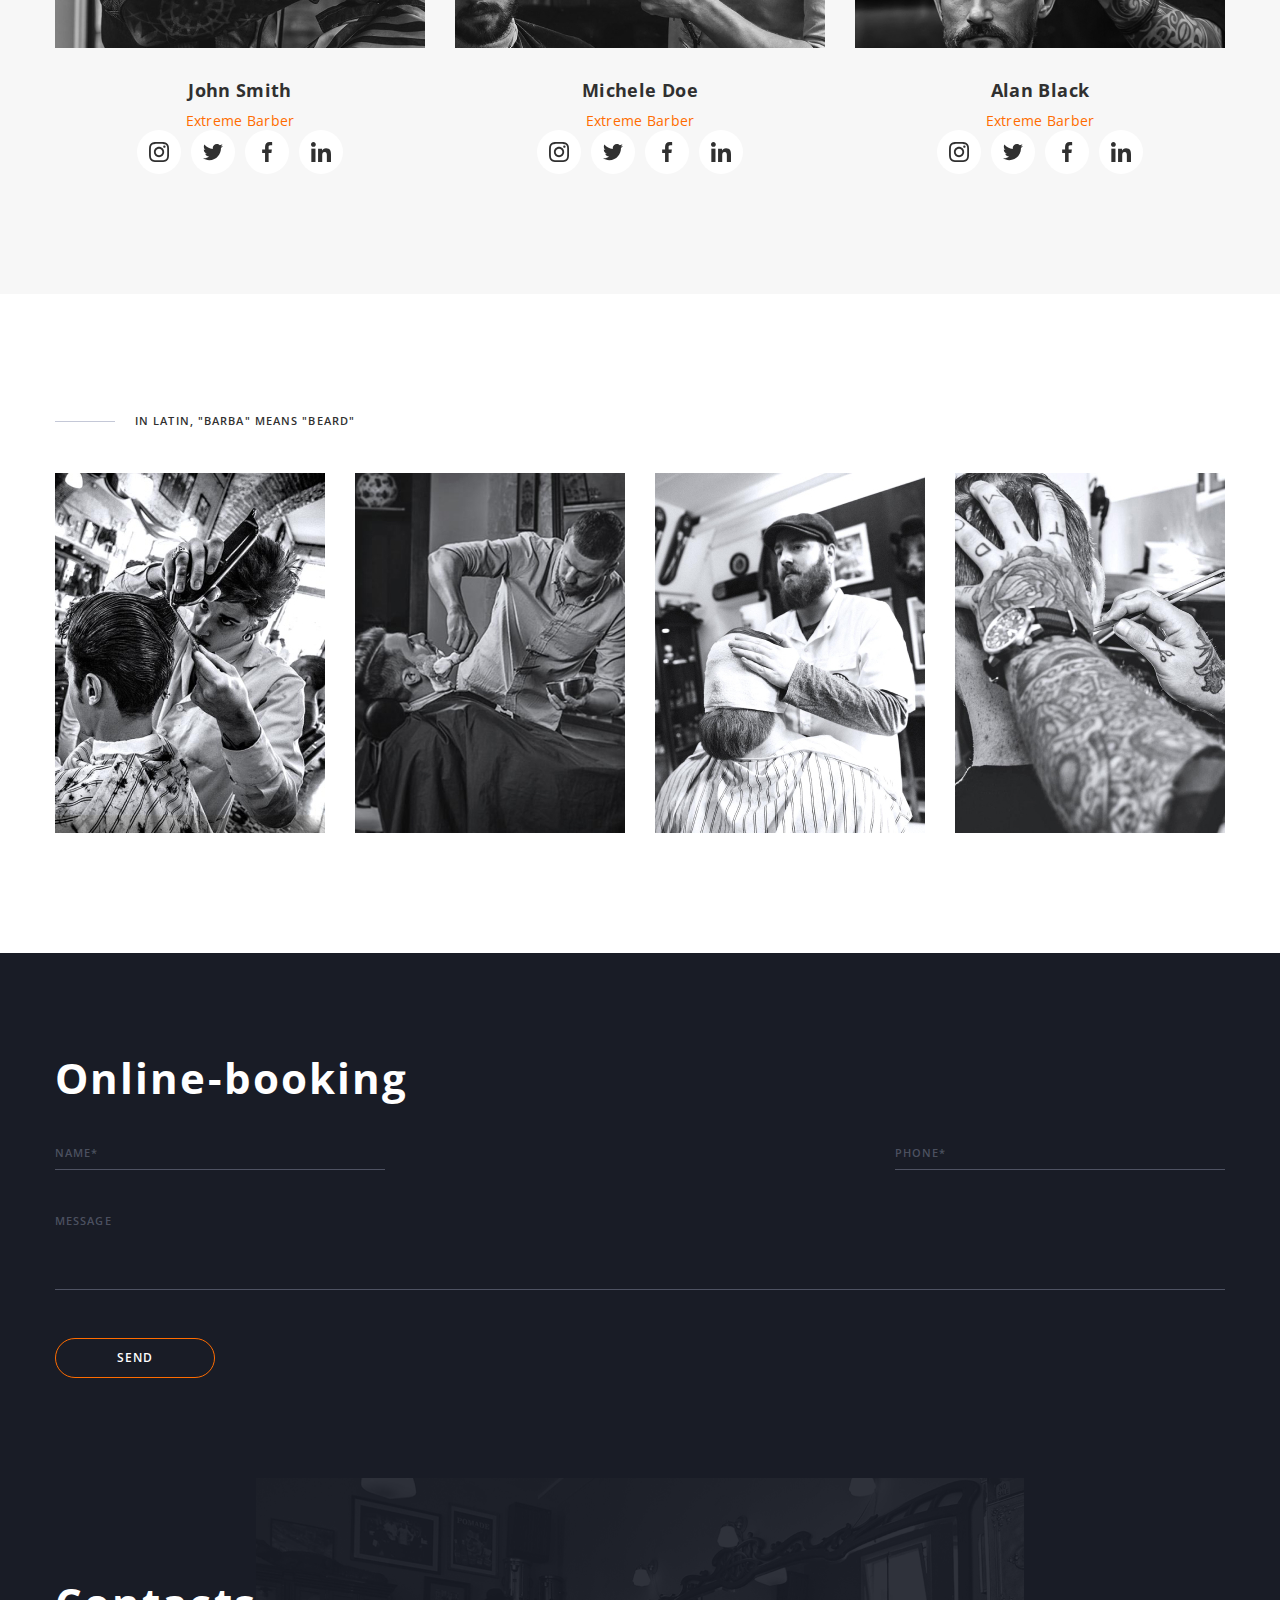
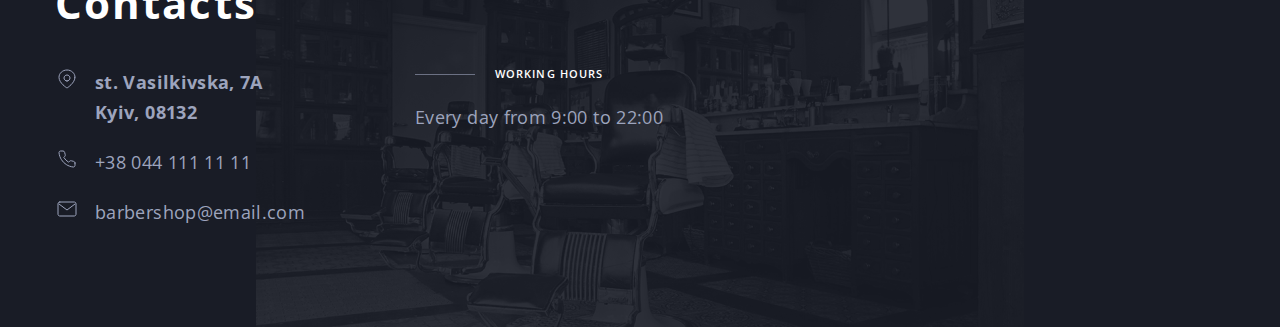
==== commit 2a4176ea: "Update contacts section" ====
--- a/index.html
+++ b/index.html
@@ -459,28 +459,33 @@
                 <button type="submit" class="modal-btn modal-btn-theme-dark online-booking-btn">send</button>
             </div>
             
-            <div class="right-side-contacts">                
-                <h2 class="contacts-title">Contacts</h2>
-                <ul class="contacts-list list">
-                    <li class="contacts-list-item contact-location">
-                        <a class="contacts-text contacts-text-location  link" href="">                            
-                        st. Vasilkivska, 7A Kyiv, 08132
-                        </a>
-                    </li>
-                    <li class="contacts-list-item contact-phone">
-                        <a class="contacts-text  link" href="tel:+380441111111">
-                        +38 044 111 11 11
-                        </a>
-                    </li>
-                    <li class="contacts-list-item contact-mail">
-                        <a class="contacts-text  link" href="mailto:barbershop@email.com">
-                        barbershop@email.com
-                        </a>
-                    </li>
-                </ul>                
-                  
-                <p class="uppertitle uppertitle-dark">Working hours</p>
-                <p class="working-hours">Every day from 9:00 to 22:00</p>                
+            <div class="right-side-contacts">         
+                <h2 class="contacts-title">Contacts</h2>     
+                    <div class="contacts-info">
+                        <ul class="contacts-list list">
+                            <li class="contacts-list-item contact-location">
+                                <a class="contacts-text contacts-text-location  link" href="">                            
+                                st. Vasilkivska, 7A Kyiv, 08132
+                                </a>
+                            </li>
+                            <li class="contacts-list-item contact-phone">
+                                <a class="contacts-text  link" href="tel:+380441111111">
+                                +38 044 111 11 11
+                                </a>
+                            </li>
+                            <li class="contacts-list-item contact-mail">
+                                <a class="contacts-text  link" href="mailto:barbershop@email.com">
+                                barbershop@email.com
+                                </a>
+                            </li>
+                        </ul>
+                                
+                        <div class="working-hours-wrap">
+                            <p class="uppertitle uppertitle-dark">Working hours</p>
+                            <p class="working-hours">Every day from 9:00 to 22:00</p>
+                        </div>  
+                    </div>
+                           
             </div>
         </div>        
     </section>
--- a/css/styles.css
+++ b/css/styles.css
@@ -186,32 +186,33 @@
         fill: #fff;
     }
 
-        .mobile-menu-open {
-            background-color: #FFFFFF;
-            border: none;
-            padding: 0;
-            line-height: 0;
-        }
-    
-        .mobile-menu {
-            position: fixed;
-            width: 100%;
-            height: 100%;
-            z-index: 1000;
-            background-color: #FFFFFF;
-            top: 0;
-            left: 0;
-            opacity: 0;
-            visibility: hidden;
-            pointer-events: none;
-            transition: opacity 300ms linear, visibility 300ms linear;
-    
+    .mobile-menu-open {
+        background-color: #FFFFFF;
+        border: none;
+        padding: 0;
+        line-height: 0;
+    }
+    
+    .mobile-menu {
+        position: fixed;
+        width: 70%;
+        height: 100%;
+        z-index: 1000;
+        background-color: #FFFFFF;
+        top: 0;
+        right: 0;
+        opacity: 0;
+        visibility: hidden;
+        pointer-events: none;
+        transition: opacity 300ms linear, visibility 300ms linear, transform 300ms linear;
+        transform: translate(100%, 0);    
         }
     
         .mobile-menu.is-open {
             opacity: 1;
             visibility: visible;
             pointer-events: auto;
+            transform: translate(0, 0);
         }
     
         .mobile-menu-container {
@@ -219,7 +220,7 @@
             padding-top: 118px;
             padding-left: 40px;
             padding-bottom: 227px;
-            overflow: auto;
+            overflow: auto;      
         }
     
         .mobile-menu-close-btn {
@@ -230,9 +231,17 @@
             border: none;
             padding: 0;
             line-height: 0;
-        }
-    
-    
+            width: 40px;
+            height: 40px;
+        } 
+
+        .mobile-menu-close-icon {
+            width: 100%;
+            height: 100%;
+            
+        }
+        
+        
     
         .mobile-menu-header-item:not(:last-child) {
             margin-bottom: 24px;
@@ -308,6 +317,14 @@
     align-items: center;
 }
 
+@media screen and (min-width: 480px) {
+    .mobile-menu {
+        width: 337px;
+    }
+
+    
+    
+}
 
 
 @media screen and (min-width: 768px) {
@@ -354,7 +371,6 @@
 
     .header-btn {
         margin-left: 40px;
-
     }
     
 }
@@ -1150,6 +1166,11 @@
     padding-top: 84px;
     padding-bottom: 84px;
     background-color: #191C26;  
+    background-image: url(../images/contacts/mobile-bg-contacts.png);
+    background-repeat: no-repeat;
+    background-position: bottom;
+    background-size: auto;
+    
 }
 
 .contacts-flex {
@@ -1158,7 +1179,7 @@
 
 .online-title {
     font-weight: 700;
-    font-size: 42px;
+    font-size: 28px;
     line-height: 1.17;
     letter-spacing: 0.05em;
     color: #FFFFFF;
@@ -1219,6 +1240,150 @@
     margin-bottom: 84px;
 }
 
+.contacts-title {
+    font-weight: 700;
+    font-size: 28px;
+    line-height: 1.17;
+    letter-spacing: 0.05em;
+    color: #FFFFFF;
+    margin-top: 84px;
+    margin-bottom: 40px;
+}
+
+.contacts-list {
+    margin-bottom: 44px;
+}
+
+.contacts-list-item:not(:last-child) {
+    margin-bottom: 20px;
+}
+
+.contacts-text {
+    font-weight: 400;
+    font-size: 16px;
+    line-height: 1.67;
+    letter-spacing: 0.02em;
+    color: #9DA4BD;    
+}
+
+.contacts-list-item {
+    display: flex;
+    align-items: start;
+    gap: 16px;
+}
+
+.contacts-list-item::before {
+    content: "";
+    width: 24px;
+    height: 24px;    
+    background-position: center;    
+}
+
+.contact-location::before {
+    content: "";
+    background-image: url(../images/map-pin.svg);
+}
+
+.contact-phone::before {
+    content: "";
+    background-image: url(../images/phone.svg);
+}
+
+.contact-mail::before {
+    content: "";
+    background-image: url(../images/mail.svg);
+}
+
+.contacts-text-location {
+    font-weight: 700;    
+}
+
+.uppertitle-dark {
+    color: #FFFFFF;
+}
+
+.working-hours {
+    font-size: 16px;
+    line-height: 1.67;
+    letter-spacing: 0.02em;
+    color: #9DA4BD;
+    text-align: start;
+}
+
+@media screen and (min-width: 390px) {
+    .online-title {
+        font-size: 42px;
+    }
+
+    .contacts-title {
+        font-size: 42px;
+    }
+
+    .contacts-text {
+        font-size: 18px;
+    }
+
+    .working-hours {
+        font-size: 18px;
+    }    
+}
+
+@media screen and (min-width: 768px) {
+    .contacts {
+        padding-top: 100px;
+        padding-bottom: 100px; 
+        background-image: url(../images/contacts/tablet-bg-contacts.png);
+    }
+      
+    .online-form {
+        display: flex;
+        flex-wrap: wrap;
+        justify-content: space-between;
+    }
+
+    .online-input {
+        width: 330px;
+    }
+
+    .online-field-item {
+        width: 100%;
+    }
+
+    .online-textarea {
+        width: 100%;
+    }
+
+    .contacts-flex {
+        text-align: start;
+    }
+
+    .online-booking-btn {
+        margin-bottom: 100px;
+    }
+
+    .contacts-title {
+        margin-top: 100px;
+    }
+
+    .contacts-info {
+        display: flex;
+        gap: 30px;
+    }
+
+    .contacts-list {
+        width: 330px;
+        margin-bottom: 0;
+    }
+
+    .contacts-text-location {
+        width: 200px;
+    }
+
+  
+}
+    
+
+
 /* .contacts {
     padding-top: 130px;
     padding-bottom: 120px;
@@ -1232,8 +1397,9 @@
 } */
 
 /* .contacts-flex {
-    display: flex;
-} */
+        display: flex;
+    } */
+
 
 /* .left-side-booking {
     width: calc(50% + 15px);
@@ -1242,11 +1408,7 @@
 
 
 
-/* .online-form {
-    display: flex;
-    flex-wrap: wrap;
-    justify-content: space-between;
-} */
+
 
 /* .online-field {
     position: relative;
@@ -1255,16 +1417,7 @@
 } */
 
 
-/* .online-input {
-    width: 270px;
-    height: 24px;
-    border: none;
-    border-bottom: 1px solid rgba(157, 164, 189, 0.4);
-    background-color: transparent;
-    outline: transparent;
-    color: #FFFFFF;
-    transition: border-color 250ms linear; 
-} */
+
 
 /* .online-label {
     position: absolute;
@@ -1279,15 +1432,9 @@
     transition: transform 250ms linear;
 } */
 
-/* .online-field-item {
-    width: 100%;
-} */
-
-/* .online-textarea {
-    width: 100%;
-    height: 76px;
-    resize: none;
-} */
+
+
+
 
 /* .online-input:focus {
     border-color: #FFFFFF;
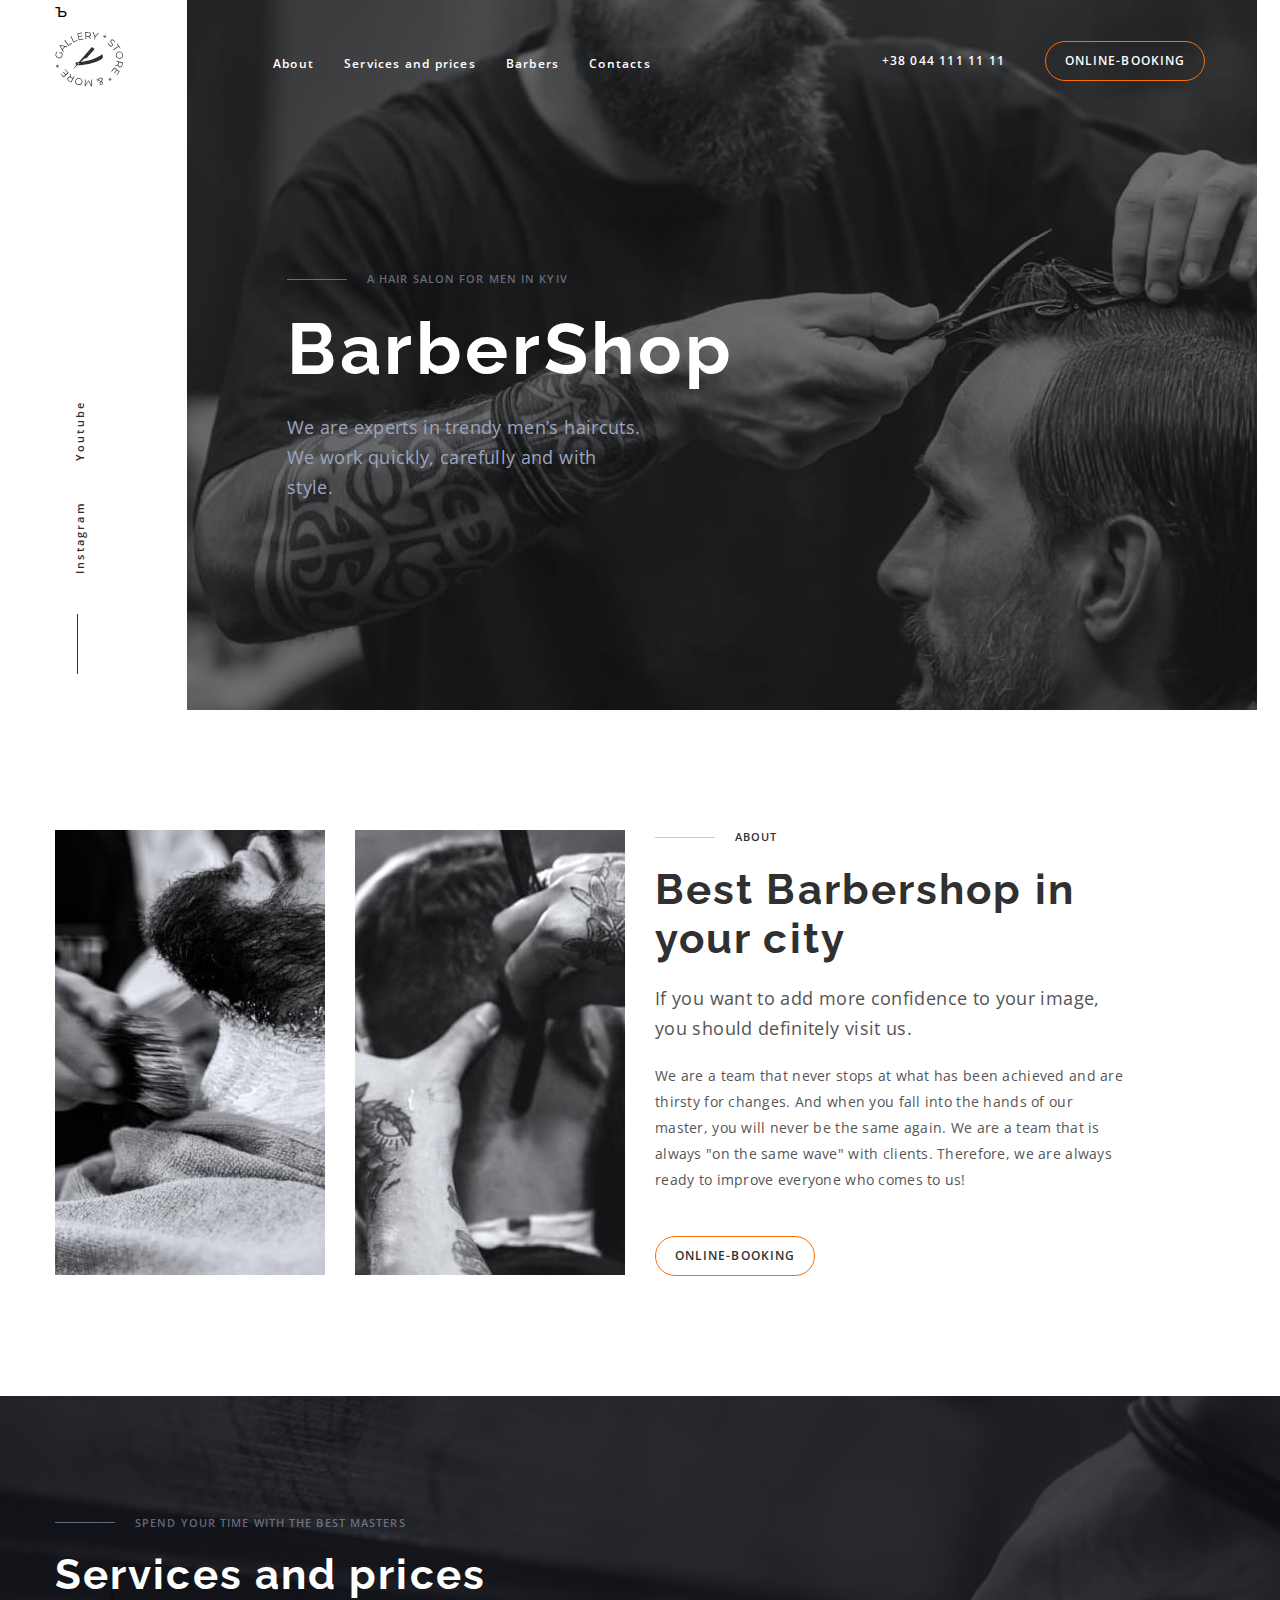
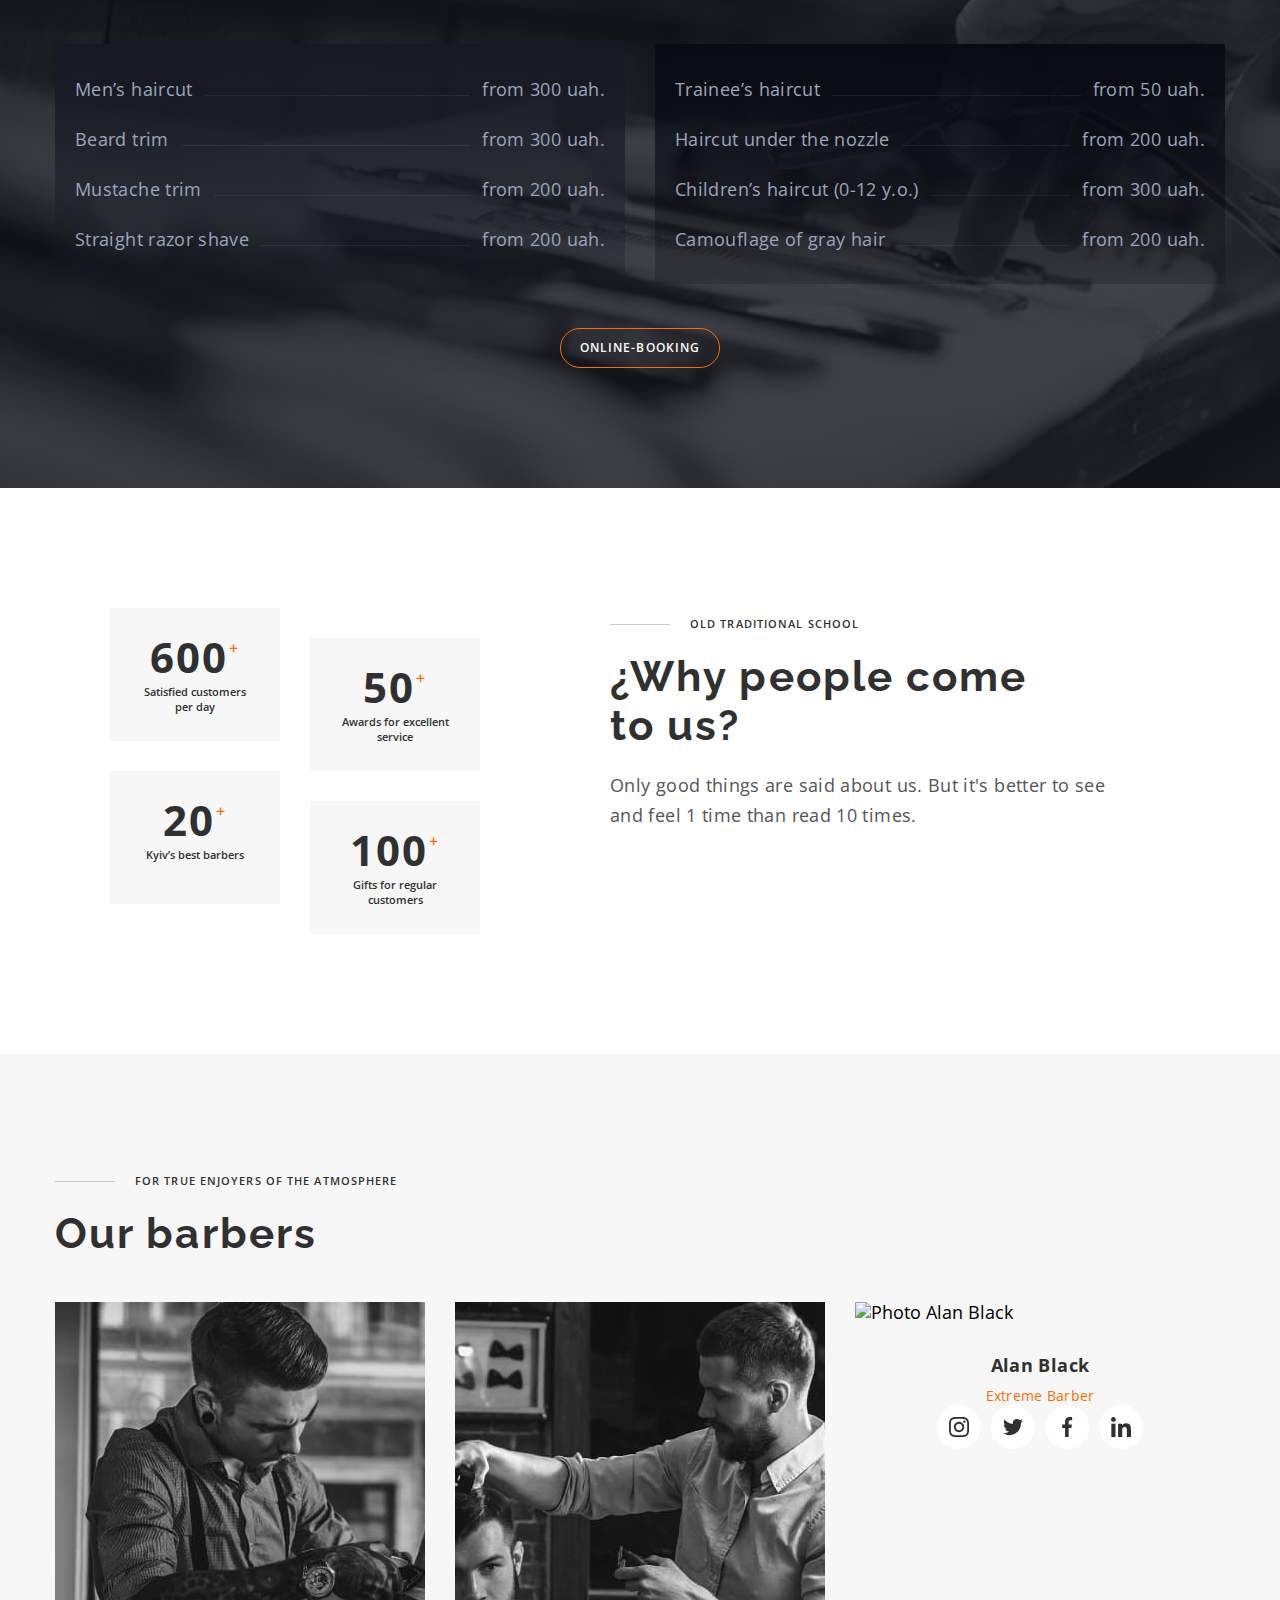
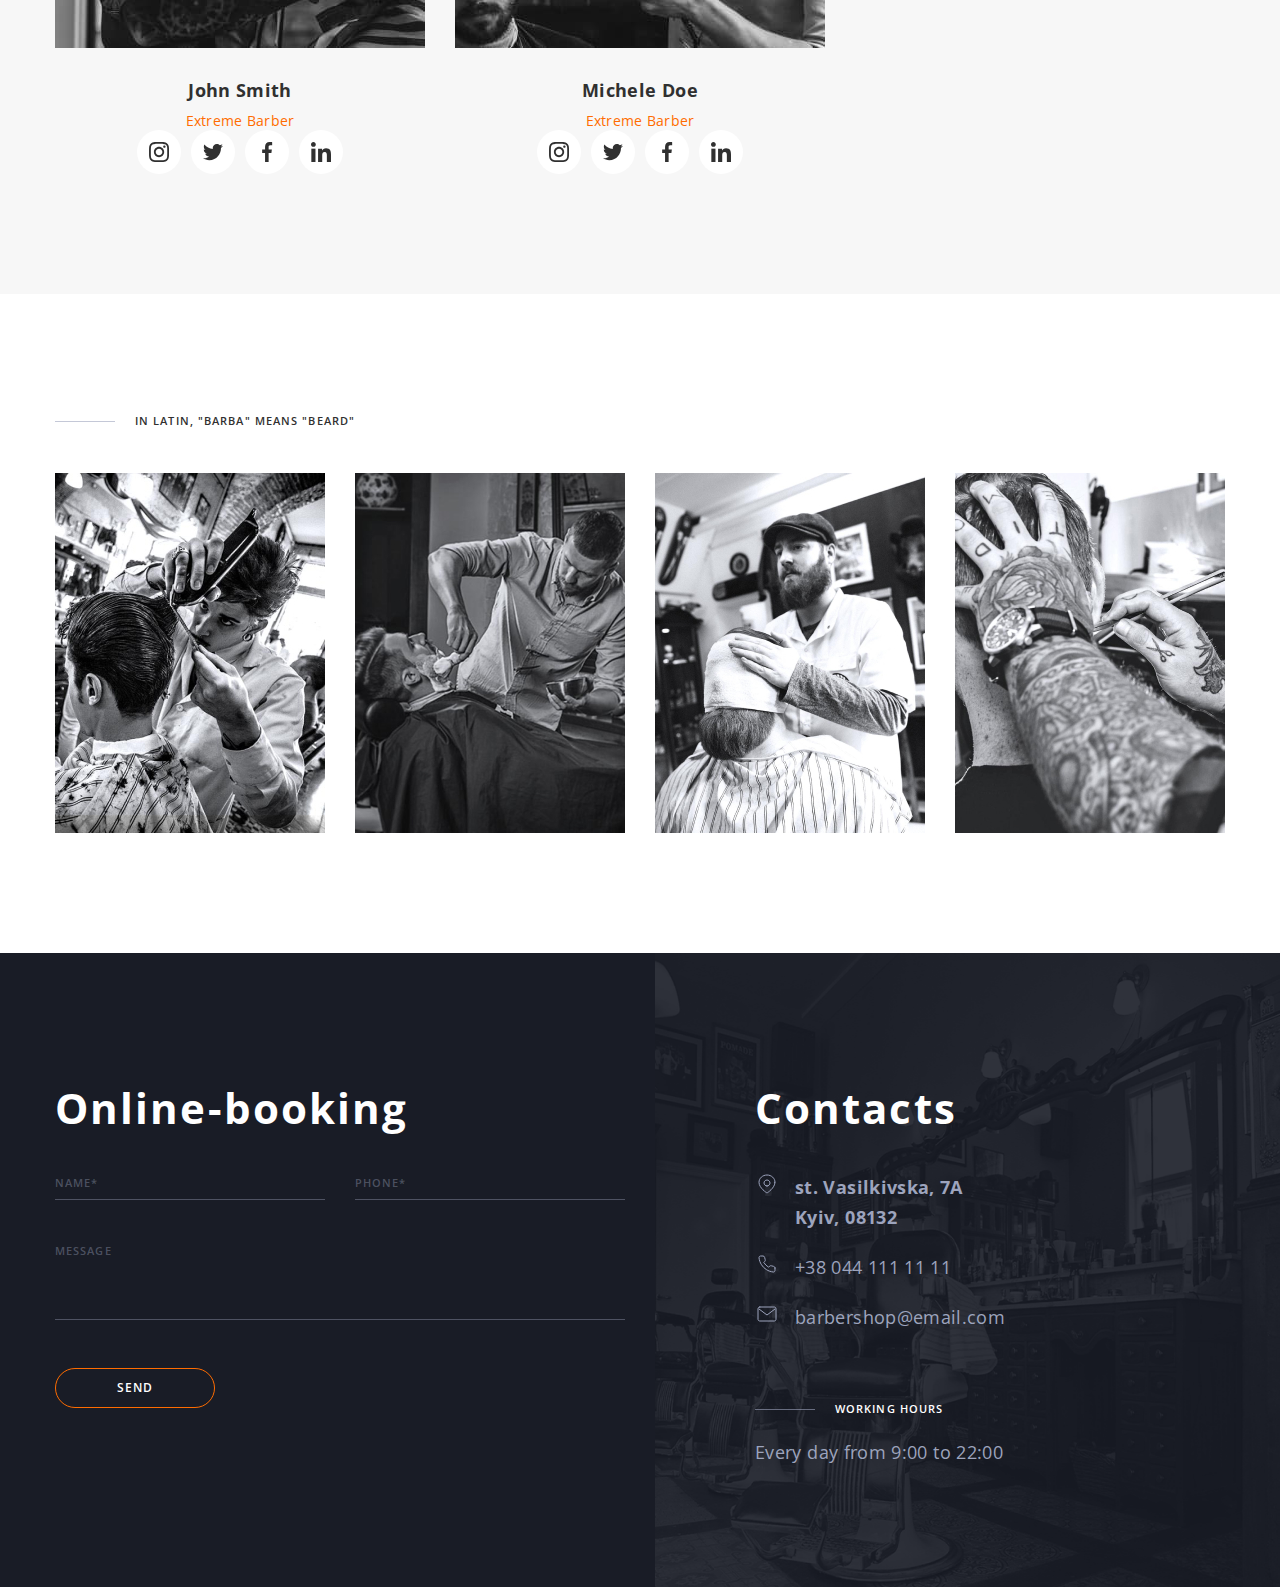
==== commit 23f54884: "Add barbers photos" ====
--- a/index.html
+++ b/index.html
@@ -121,7 +121,7 @@
     
     <section class="hero">
         <div class="container hero-flex">
-            <div class="hero-left-side">
+       ъ     <div class="hero-left-side">
                 <ul class="hero-list list">
                     <li class="hero-list-item">
                         <a href="" target="_blank" rel="noopener noreferrer nofollow" class="hero-list-link link ">Instagram</a>
@@ -289,7 +289,15 @@
 
             <ul class="our-barbers-list list">
                 <li class="our-barbers-list-item">                                           
-                    <img src="./images/barber1.jpg" alt="Photo John Smith">
+                    
+                    
+                    <picture>
+                        <source media="(min-width: 1200px)" srcset="./images/barbers/desktop-barber1.jpg 1x, ./images/barbers/desktop-barber1@2x.jpg 2x">
+                        <source media="(min-width: 768px)" srcset="./images/barbers/tablet-barber1.jpg 1x, ./images/barbers/tablet-barber1@2x.jpg 2x">
+                        <source media="(min-width: 320px)" srcset="./images/barbers/mobile-barber1.jpg 1x, ./images/barbers/mobile-barber1@2x.jpg 2x">
+                        <img src="./images/barbers/mobile-barber1.jpg" alt="Photo John Smith">
+                    </picture>                    
+                    
                     <h3 class="name">John Smith</h3>
                     <p class="profi">Extreme Barber</p>
                     <ul class="social-list list">
@@ -328,7 +336,15 @@
                 </li>
 
                 <li class="our-barbers-list-item">                    
-                    <img src="./images/barber2.jpg" alt="Photo Michele Doe">
+                    
+                    <picture>
+                        <source media="(min-width: 1200px)" srcset="./images/barbers/desktop-barber2.jpg 1x, ./images/barbers/desktop-barber2@2x.jpg 2x">
+                        <source media="(min-width: 768px)" srcset="./images/barbers/tablet-barber2.jpg 1x, ./images/barbers/tablet-barber2@2x.jpg 2x">
+                        <source media="(min-width: 320px)" srcset="./images/barbers/mobile-barber2.jpg 1x, ./images/barbers/mobile-barber2@2x.jpg 2x">
+                        <img src="./images/barbers/mobile-barber2.jpg" alt="Photo Michele Doe">
+                    </picture> 
+                    
+                    
                     <h3 class="name">Michele Doe</h3>
                     <p class="profi">Extreme Barber</p>
                     <ul class="social-list list">
@@ -368,7 +384,14 @@
                     
                 </li>
                 <li class="our-barbers-list-item">                    
-                    <img src="./images/barber3.jpg" alt="Photo Alan Black">
+                    
+                    <picture>
+                        <source media="(min-width: 1200px)" srcset="./images/barbers/desktop-barber.3jpg 1x, ./images/barbers/desktop-barber3@2x.jpg 2x">
+                        <source media="(min-width: 768px)" srcset="./images/barbers/tablet-barber3.jpg 1x, ./images/barbers/tablet-barber3@2x.jpg 2x">
+                        <source media="(min-width: 320px)" srcset="./images/barbers/mobile-barber3.jpg 1x, ./images/barbers/mobile-barber3@2x.jpg 2x">
+                        <img src="./images/barbers/mobile-barber3.jpg" alt="Photo Alan Black">
+                    </picture> 
+                    
                     <h3 class="name">Alan Black</h3>
                     <p class="profi">Extreme Barber</p>
                     <ul class="social-list list">
--- a/css/styles.css
+++ b/css/styles.css
@@ -1377,158 +1377,60 @@
 
     .contacts-text-location {
         width: 200px;
-    }
-
-  
-}
-    
-
-
-/* .contacts {
-    padding-top: 130px;
-    padding-bottom: 120px;
-    background-color: #191C26;
-    background-image: url(../images/bg-contacts.png);
-    background-repeat: no-repeat;
+    }  
+}
+
+@media screen and (min-width: 1200px) {
+    .contacts {
+        padding-top: 130px;
+        padding-bottom: 120px;
+        background-color: #191C26;
+        background-image: url(../images/contacts/desktop-bg-contacts.png);
+        background-repeat: no-repeat;
         background-position: right;
-        background-size: calc(50% - 15px) 100%;
-    
-    
-} */
-
-/* .contacts-flex {
+        background-size: calc(50% - 15px) 100%;     
+    }
+
+    .contacts-flex {
         display: flex;
-    } */
-
-
-/* .left-side-booking {
-    width: calc(50% + 15px);
-    padding-right: 30px;
-} */
-
-
-
-
-
-/* .online-field {
-    position: relative;
-    margin-bottom: 44px;
-    
-} */
-
-
-
-
-/* .online-label {
-    position: absolute;
-    top: 0;
-    left: 0;
-    font-weight: 600;
-    font-size: 11px;
-    line-height: 1.36;
-    letter-spacing: 0.1em;
-    text-transform: uppercase;
-    color: rgba(157, 164, 189, 0.4);
-    transition: transform 250ms linear;
-} */
-
-
-
-
-
-/* .online-input:focus {
-    border-color: #FFFFFF;
-} */
-
-/* .online-input:focus + .online-label {
-    transform: translateY(-100%);
-    color: #9DA4BD;
-} */
-
-/* .online-input:not(:placeholder-shown)+.online-label {
-    transform: translateY(-100%);
-    color: #9DA4BD;
-} */
-
-
-/* .right-side-contacts {
-    width: calc(50% - 15px);
-    padding-left: 100px; 
-           
-} */
-
-/* .contacts-title {
-    font-weight: 700;
-    font-size: 42px;
-    line-height: 1.17;
-    letter-spacing: 0.05em;
-    color: #FFFFFF;
-    margin-bottom: 40px;
-} */
-
-/* .contacts-list {
-    margin-bottom: 70px;
-} */
-
-/* .contacts-list-item:not(:last-child) {
-    margin-bottom: 20px;
-} */
-
-/* .contacts-text {
-    font-weight: 400;
-    font-size: 18px;
-    line-height: 1.67;
-    letter-spacing: 0.02em;
-    color: #9DA4BD;    
-} */
-
-/* .contacts-list-item {
-    display: flex;
-    align-items: start;
-    gap: 16px;
-} */
-
-/* .contacts-list-item::before {
-    content: "";
-    width: 24px;
-    height: 24px;    
-    background-position: center;
-    
-} */
-
-
-
-/* .contact-location::before {
-    content: "";
-    background-image: url(../images/map-pin.svg);
-} */
-
-/* .contact-phone::before {
-    content: "";
-    background-image: url(../images/phone.svg);
-} */
-
-/* .contact-mail::before {
-    content: "";
-    background-image: url(../images/mail.svg);
-} */
-
-/* .contacts-text-location {
-    font-weight: 700;
-    width: 200px;
-} */
-
-/* .uppertitle-dark {
-    color: #FFFFFF;
-} */
-
-/* .working-hours {
-    font-weight: 400;
-    font-size: 18px;
-    line-height: 1.67;
-    letter-spacing: 0.02em;
-    color: #9DA4BD;
-} */
+    }
+
+    .left-side-booking {
+        width: calc(50% + 15px);
+        padding-right: 30px;
+    }
+
+    .online-input {
+        width: 270px;
+    }
+
+    .contacts-list {
+        margin-bottom: 70px;
+    }
+
+    .online-textarea {
+        width: 100%;
+    }
+
+    .online-booking-btn {
+        margin-bottom: 0;
+    }
+
+    .right-side-contacts {
+        width: calc(50% - 15px);
+        padding-left: 100px;                 
+    }
+
+    .contacts-title {
+        margin-top: 0;
+    }
+
+    .contacts-info {
+        display: block;
+    }
+
+    
+}
 
 /* /Contacts */
 
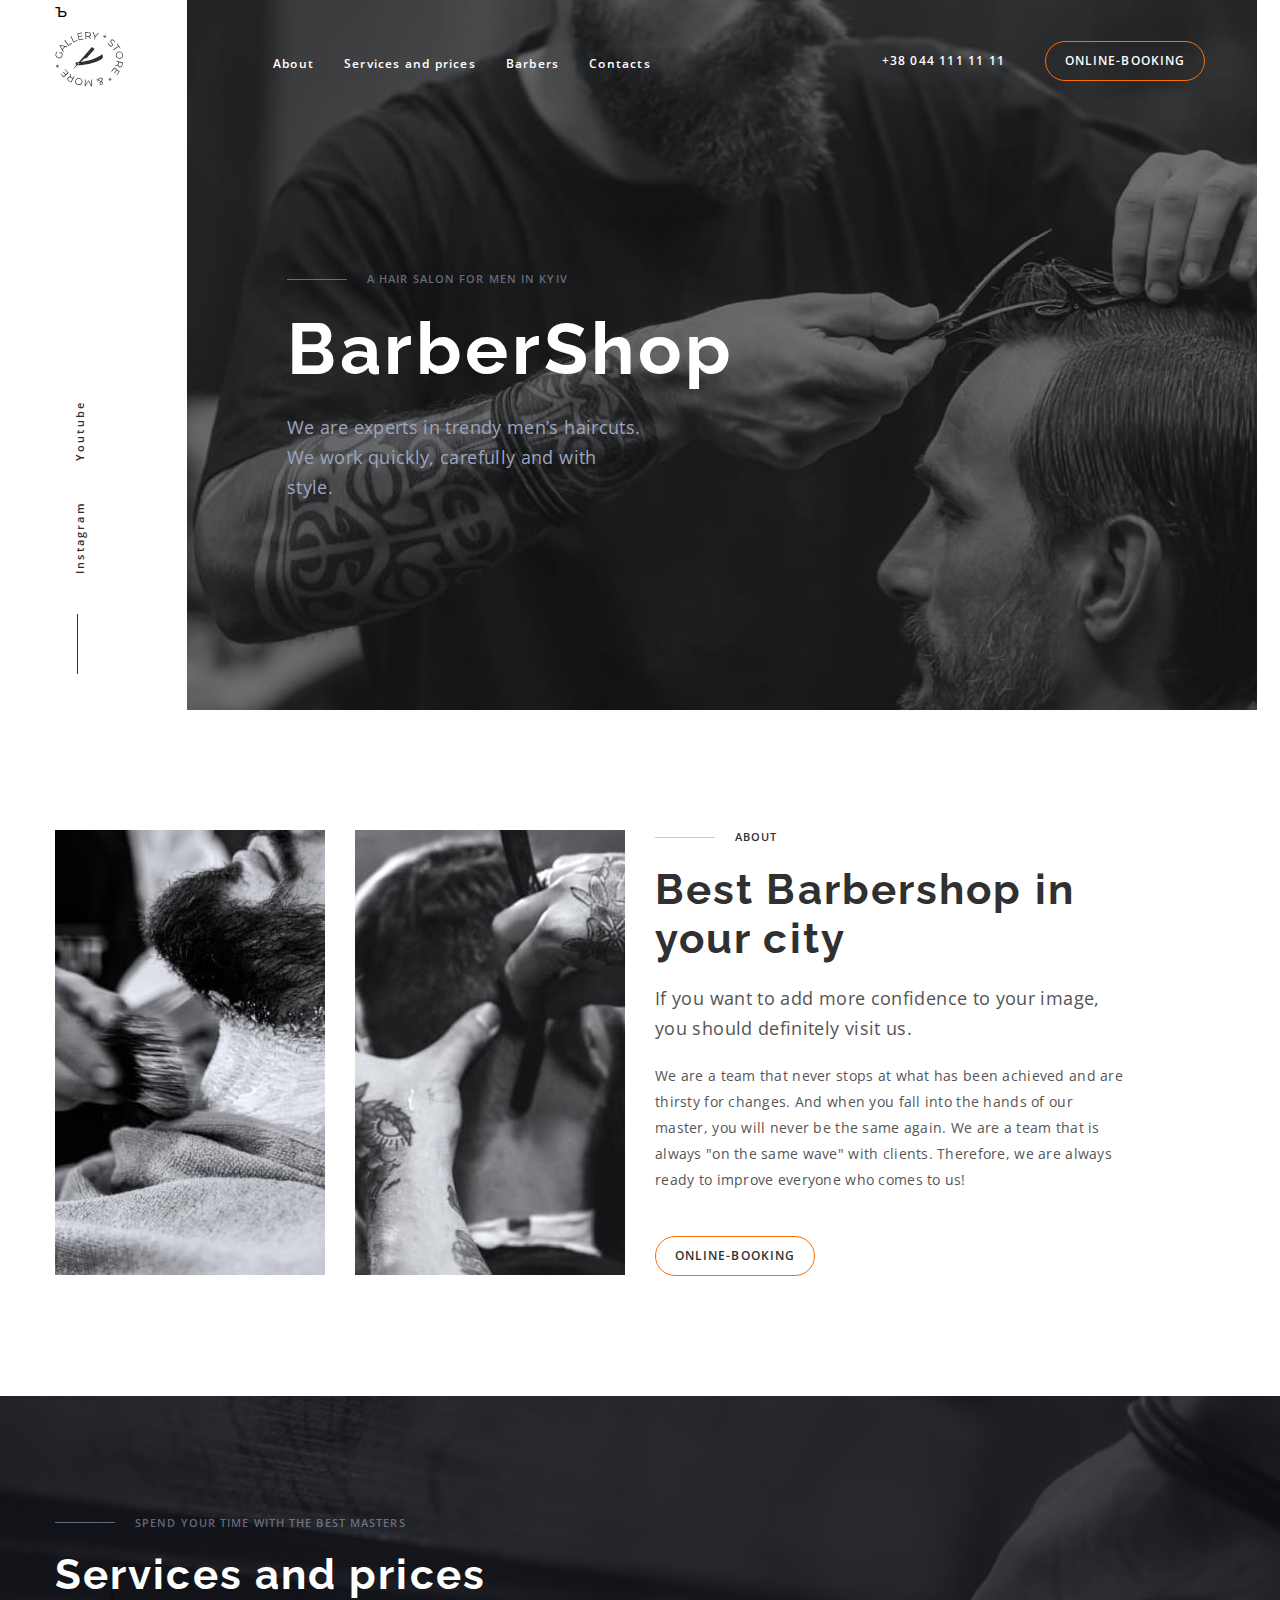
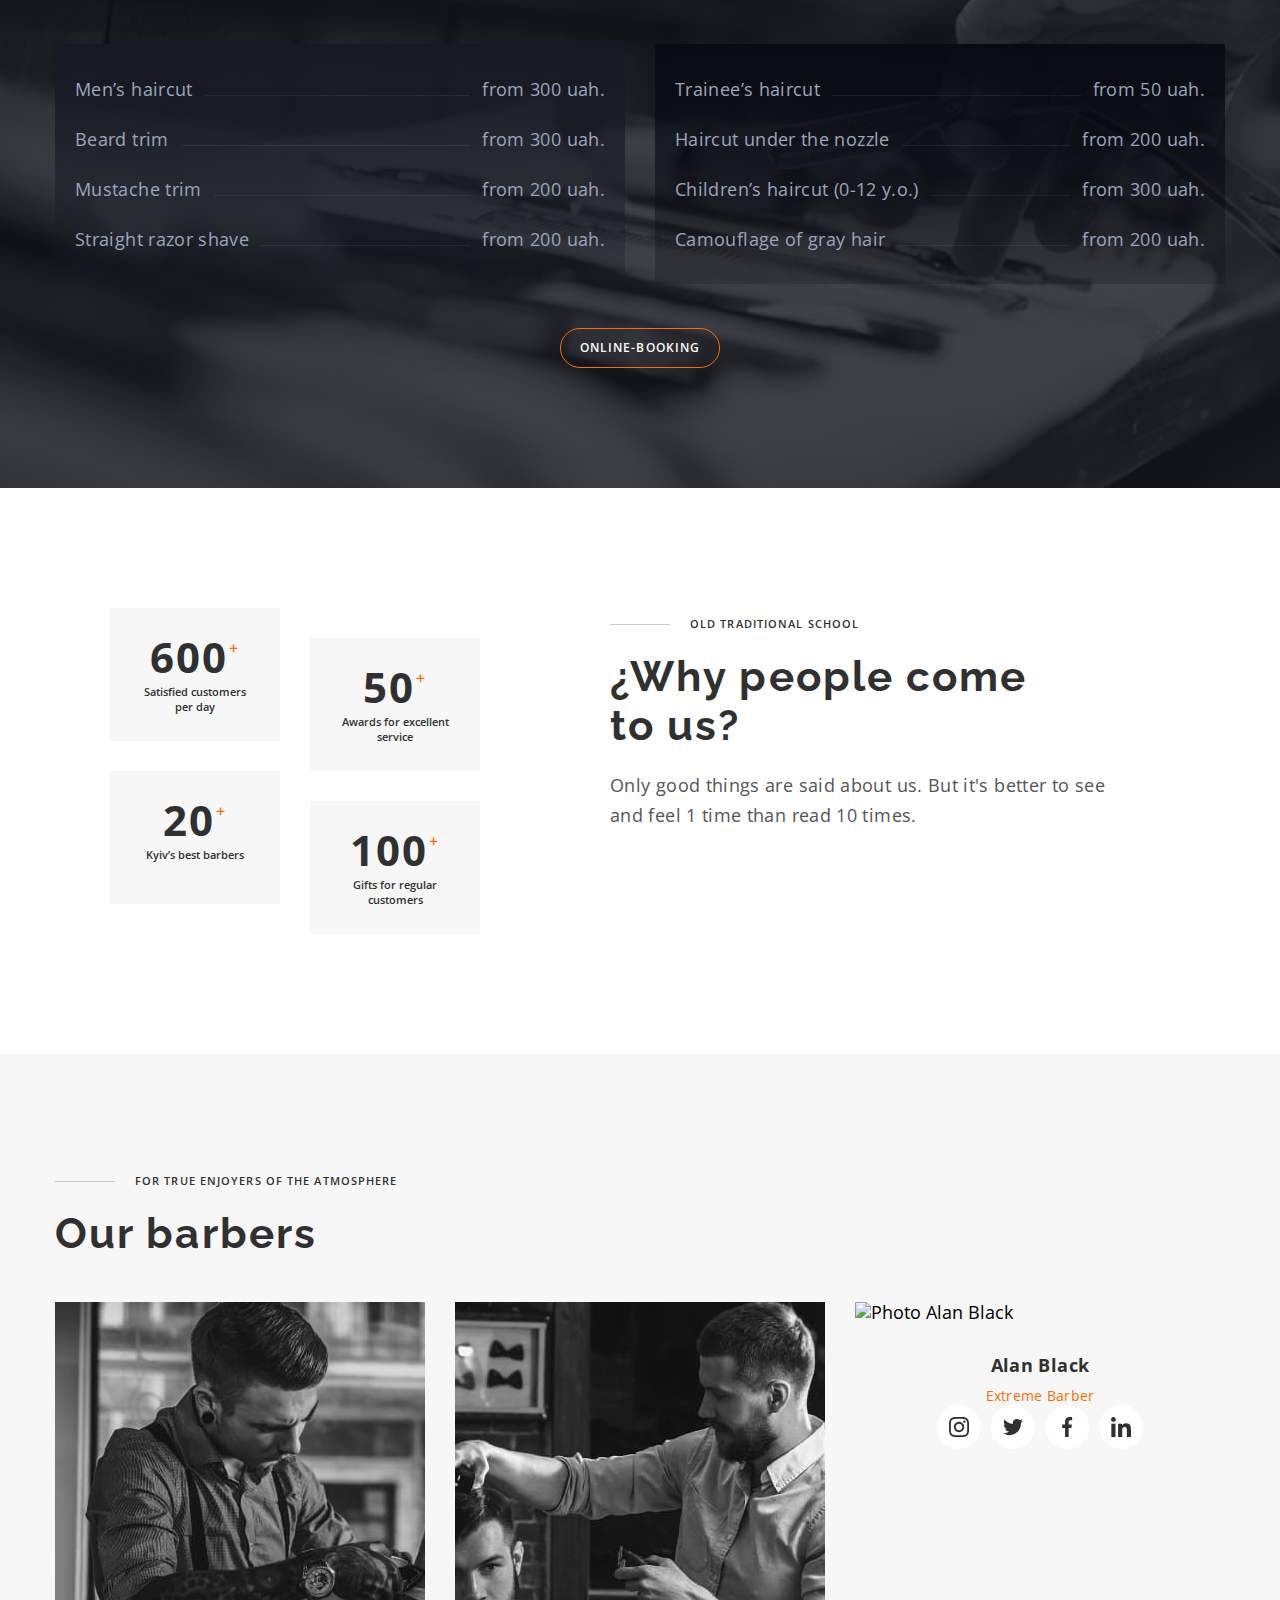
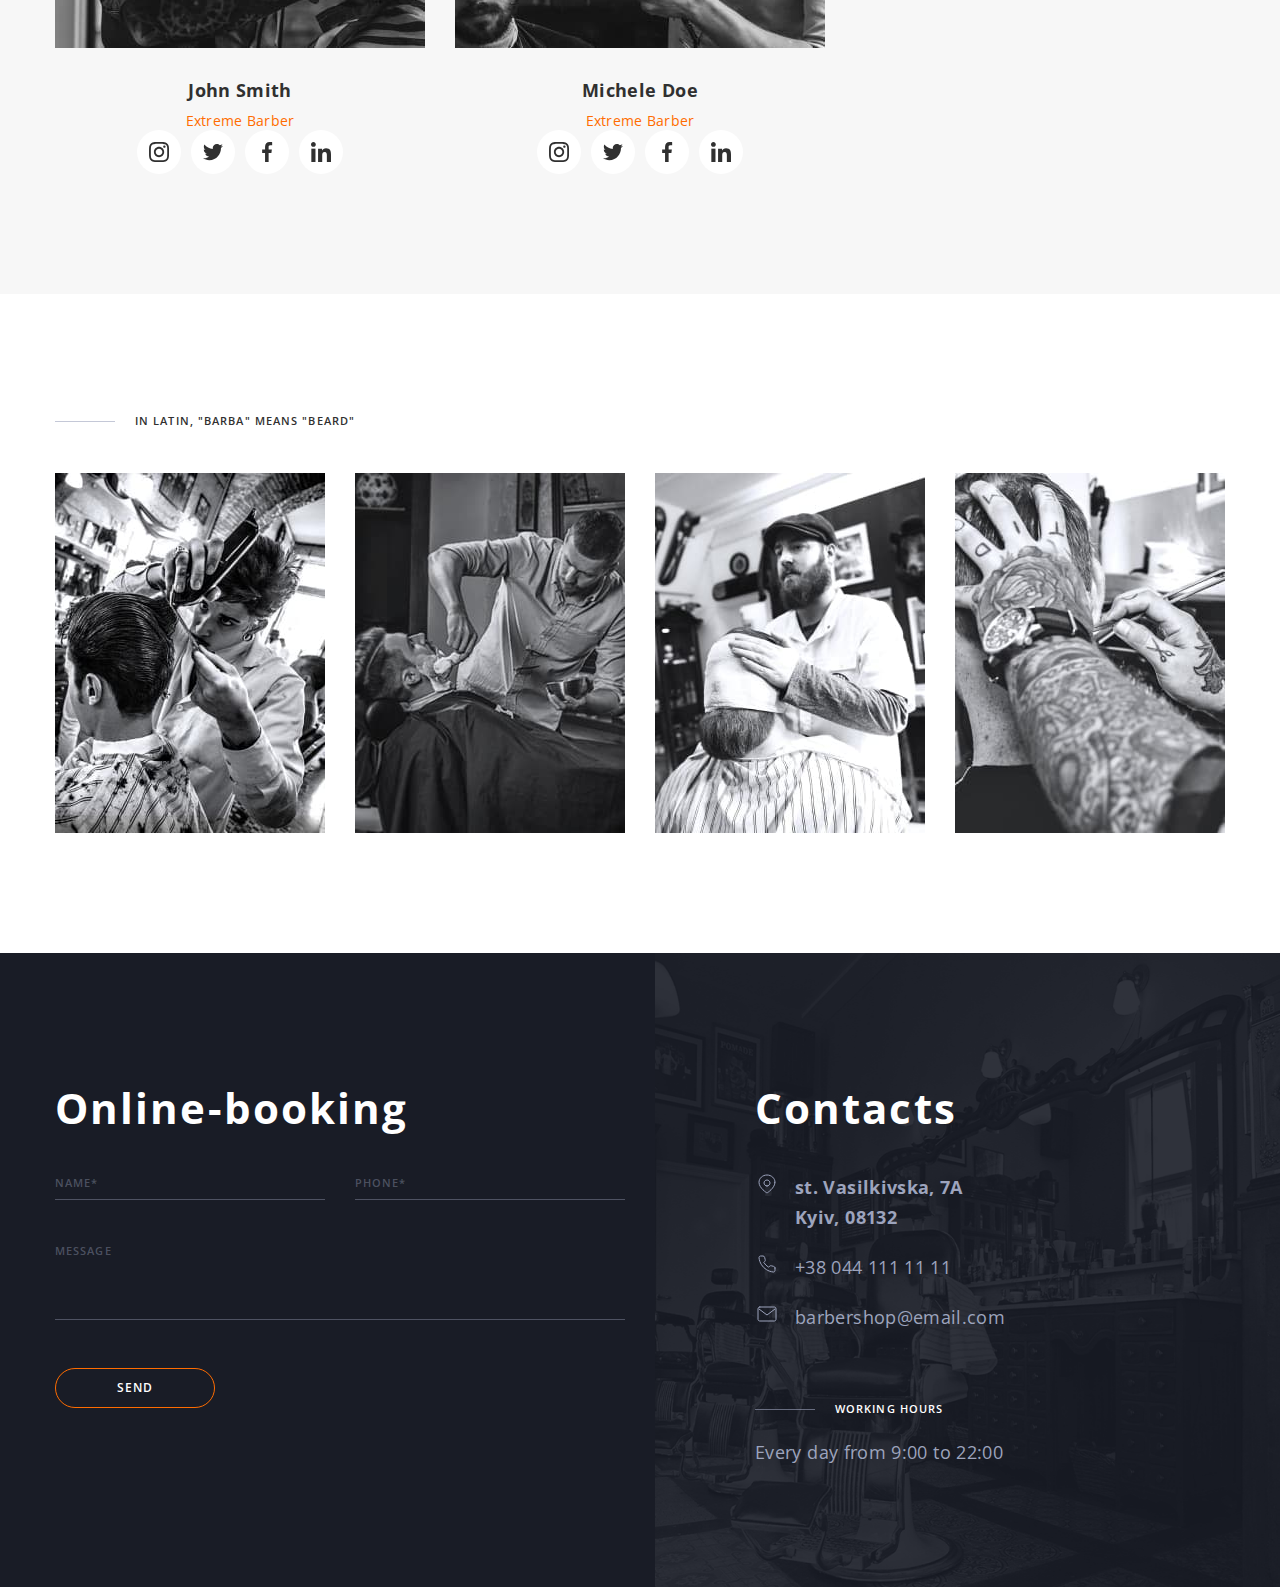
==== commit 6a0d89c3: "Update gallery photos" ====
--- a/index.html
+++ b/index.html
@@ -443,16 +443,37 @@
             <h3 class="uppertitle change">In Latin, "barba" means "beard"</h3>
             <ul class="gallery-list list">
                 <li class="gallery-list-item">
-                    <img src="./images/gallery1.jpg" alt="Photo from gallery">
-                </li>
+                    <picture>
+                        <source media="(min-width: 1200px)" srcset="./images/gallery/desktop-gallery1.jpg 1x, ./images/gallery/desktop-gallery1@2x.jpg 2x">
+                        <source media="(min-width: 768px)" srcset="./images/gallery/tablet-gallery1.jpg 1x, ./images/gallery/tablet-gallery1@2x.jpg 2x">
+                        <source media="(min-width: 320px)" srcset="./images/gallery/mobile-gallery1.jpg 1x, ./images/gallery/mobile-gallery1@2x.jpg 2x">
+                        <img src="./images/gallery/mobile-gallery1.jpg" alt="Photo from gallery">
+                    </picture>                    
+                </li>
+
                 <li class="gallery-list-item">
-                    <img src="./images/gallery2.jpg" alt="Photo from gallery">
+                    <picture>
+                        <source media="(min-width: 1200px)" srcset="./images/gallery/desktop-gallery2.jpg 1x, ./images/gallery/desktop-gallery2@2x.jpg 2x">
+                        <source media="(min-width: 768px)" srcset="./images/gallery/tablet-gallery2.jpg 1x, ./images/gallery/tablet-gallery2@2x.jpg 2x">
+                        <source media="(min-width: 320px)" srcset="./images/gallery/mobile-gallery2.jpg 1x, ./images/gallery/mobile-gallery2@2x.jpg 2x">
+                        <img src="./images/gallery/mobile-gallery2.jpg" alt="Photo from gallery">
+                    </picture> 
                 </li>
                 <li class="gallery-list-item">
-                    <img src="./images/gallery3.jpg" alt="Photo from gallery">
+                    <picture>
+                        <source media="(min-width: 1200px)" srcset="./images/gallery/desktop-gallery3.jpg 1x, ./images/gallery/desktop-gallery3@2x.jpg 2x">
+                        <source media="(min-width: 768px)" srcset="./images/gallery/tablet-gallery3.jpg 1x, ./images/gallery/tablet-gallery3@2x.jpg 2x">
+                        <source media="(min-width: 320px)" srcset="./images/gallery/mobile-gallery3.jpg 1x, ./images/gallery/mobile-gallery3@2x.jpg 2x">
+                        <img src="./images/gallery/mobile-gallery3.jpg" alt="Photo from gallery">
+                    </picture> 
                 </li>
                 <li class="gallery-list-item">
-                    <img src="./images/gallery4.jpg" alt="Photo from gallery">
+                    <picture>
+                        <source media="(min-width: 1200px)" srcset="./images/gallery/desktop-gallery4.jpg 1x, ./images/gallery/desktop-gallery4@2x.jpg 2x">
+                        <source media="(min-width: 768px)" srcset="./images/gallery/tablet-gallery4.jpg 1x, ./images/gallery/tablet-gallery4@2x.jpg 2x">
+                        <source media="(min-width: 320px)" srcset="./images/gallery/mobile-gallery4.jpg 1x, ./images/gallery/mobile-gallery4@2x.jpg 2x">
+                        <img src="./images/gallery/mobile-gallery4.jpg" alt="Photo from gallery">
+                    </picture> 
                 </li>
             </ul>
 
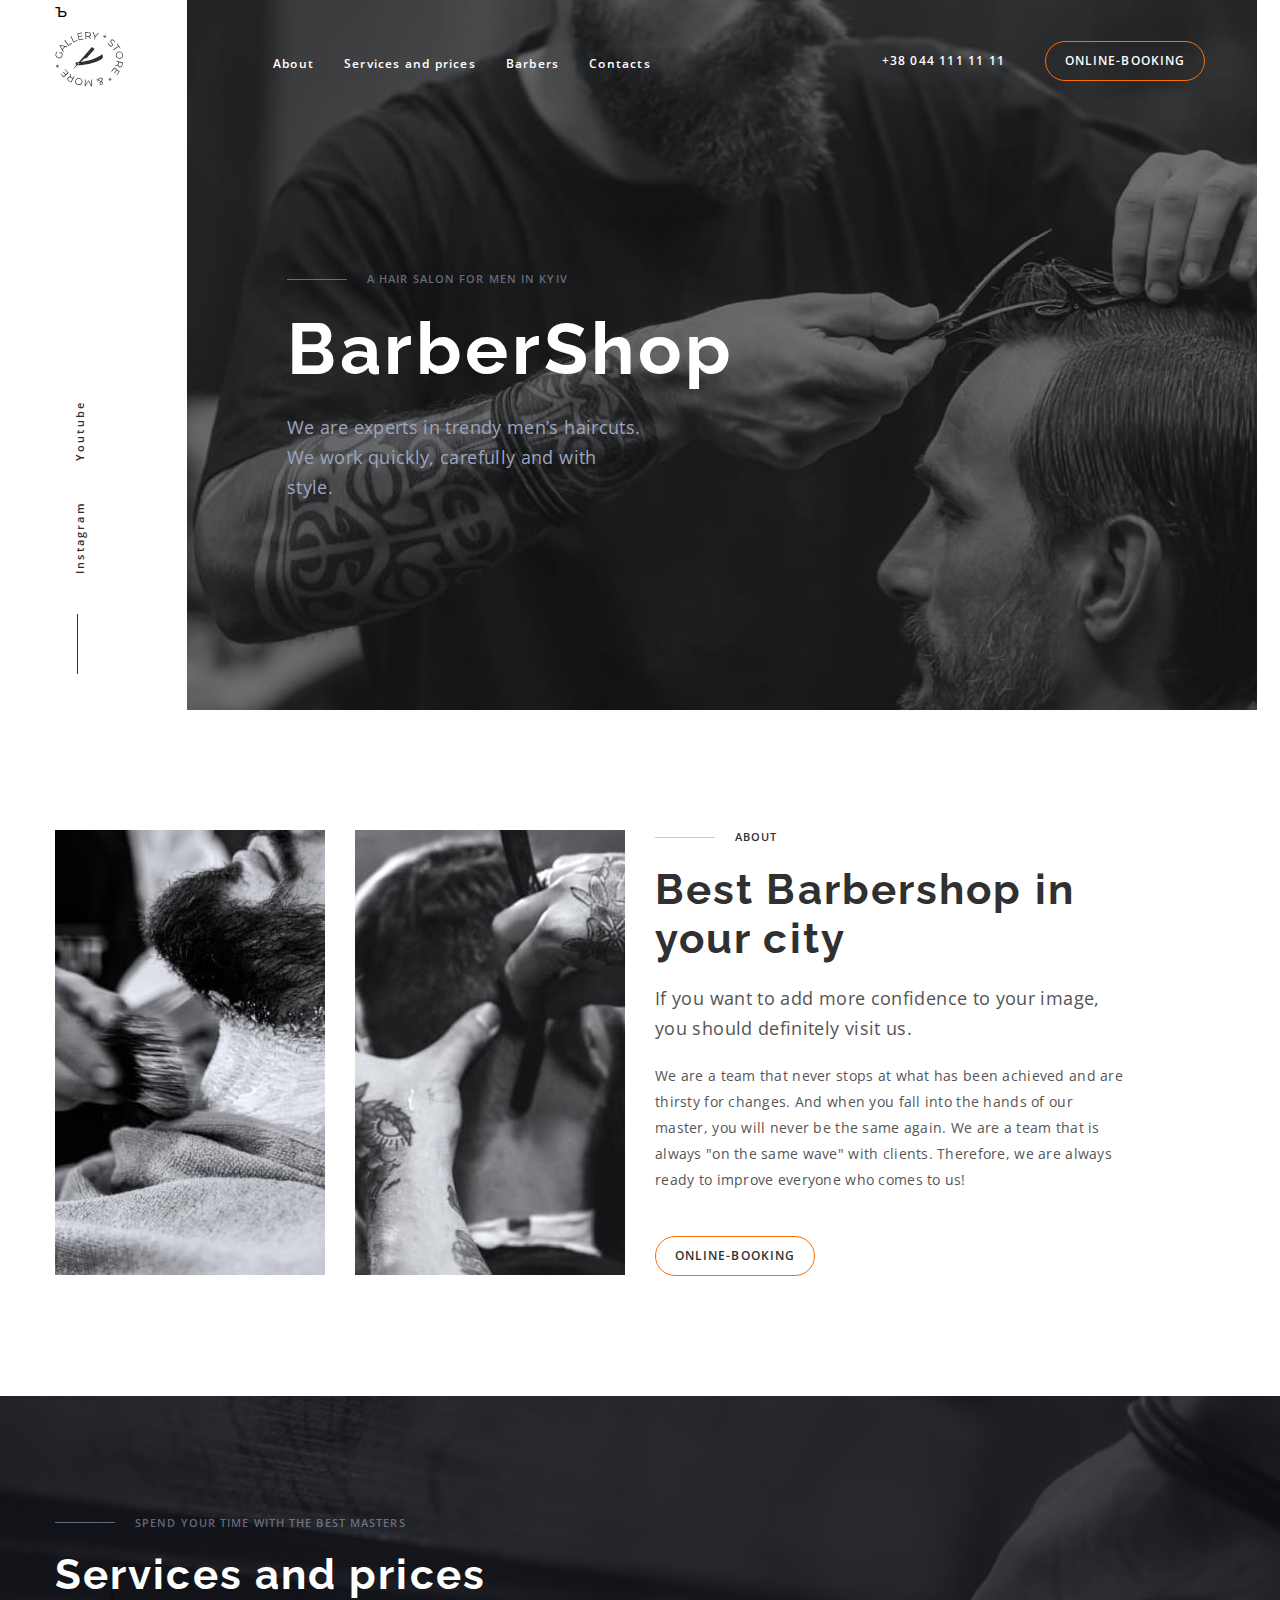
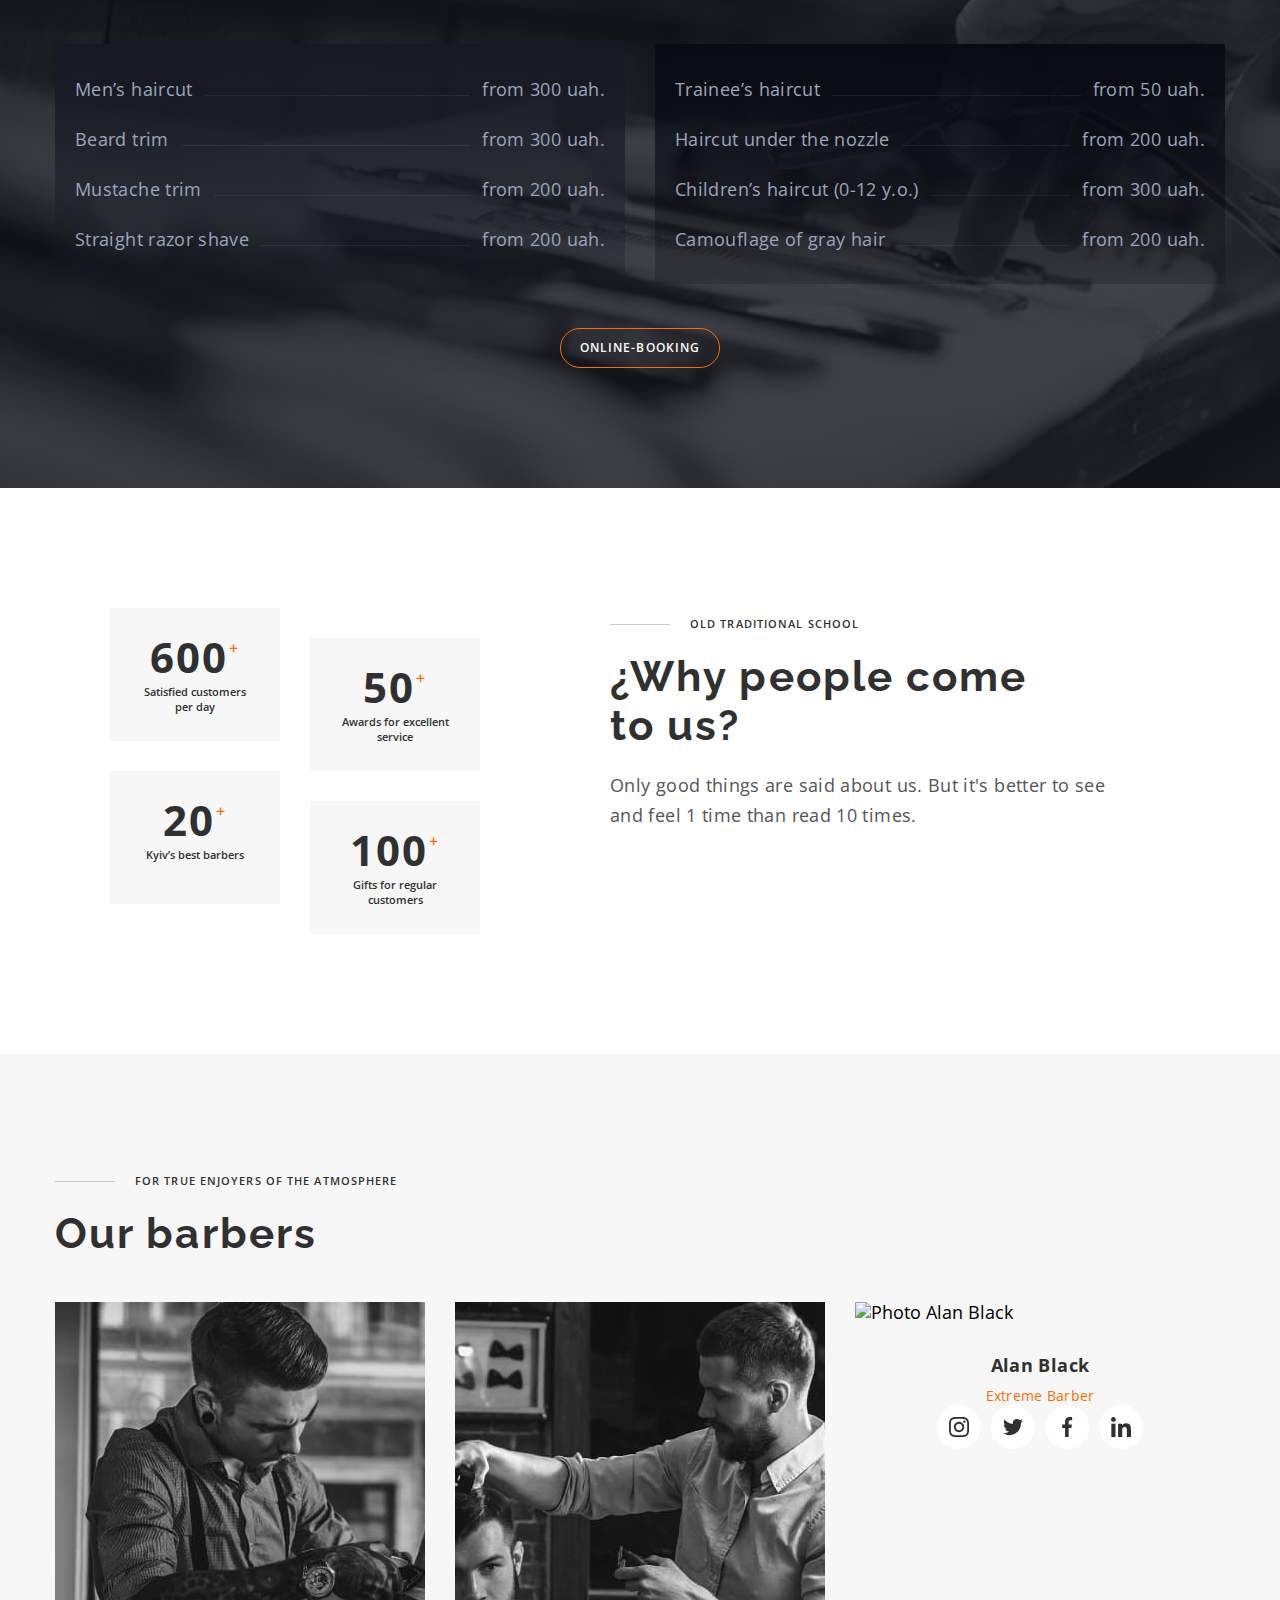
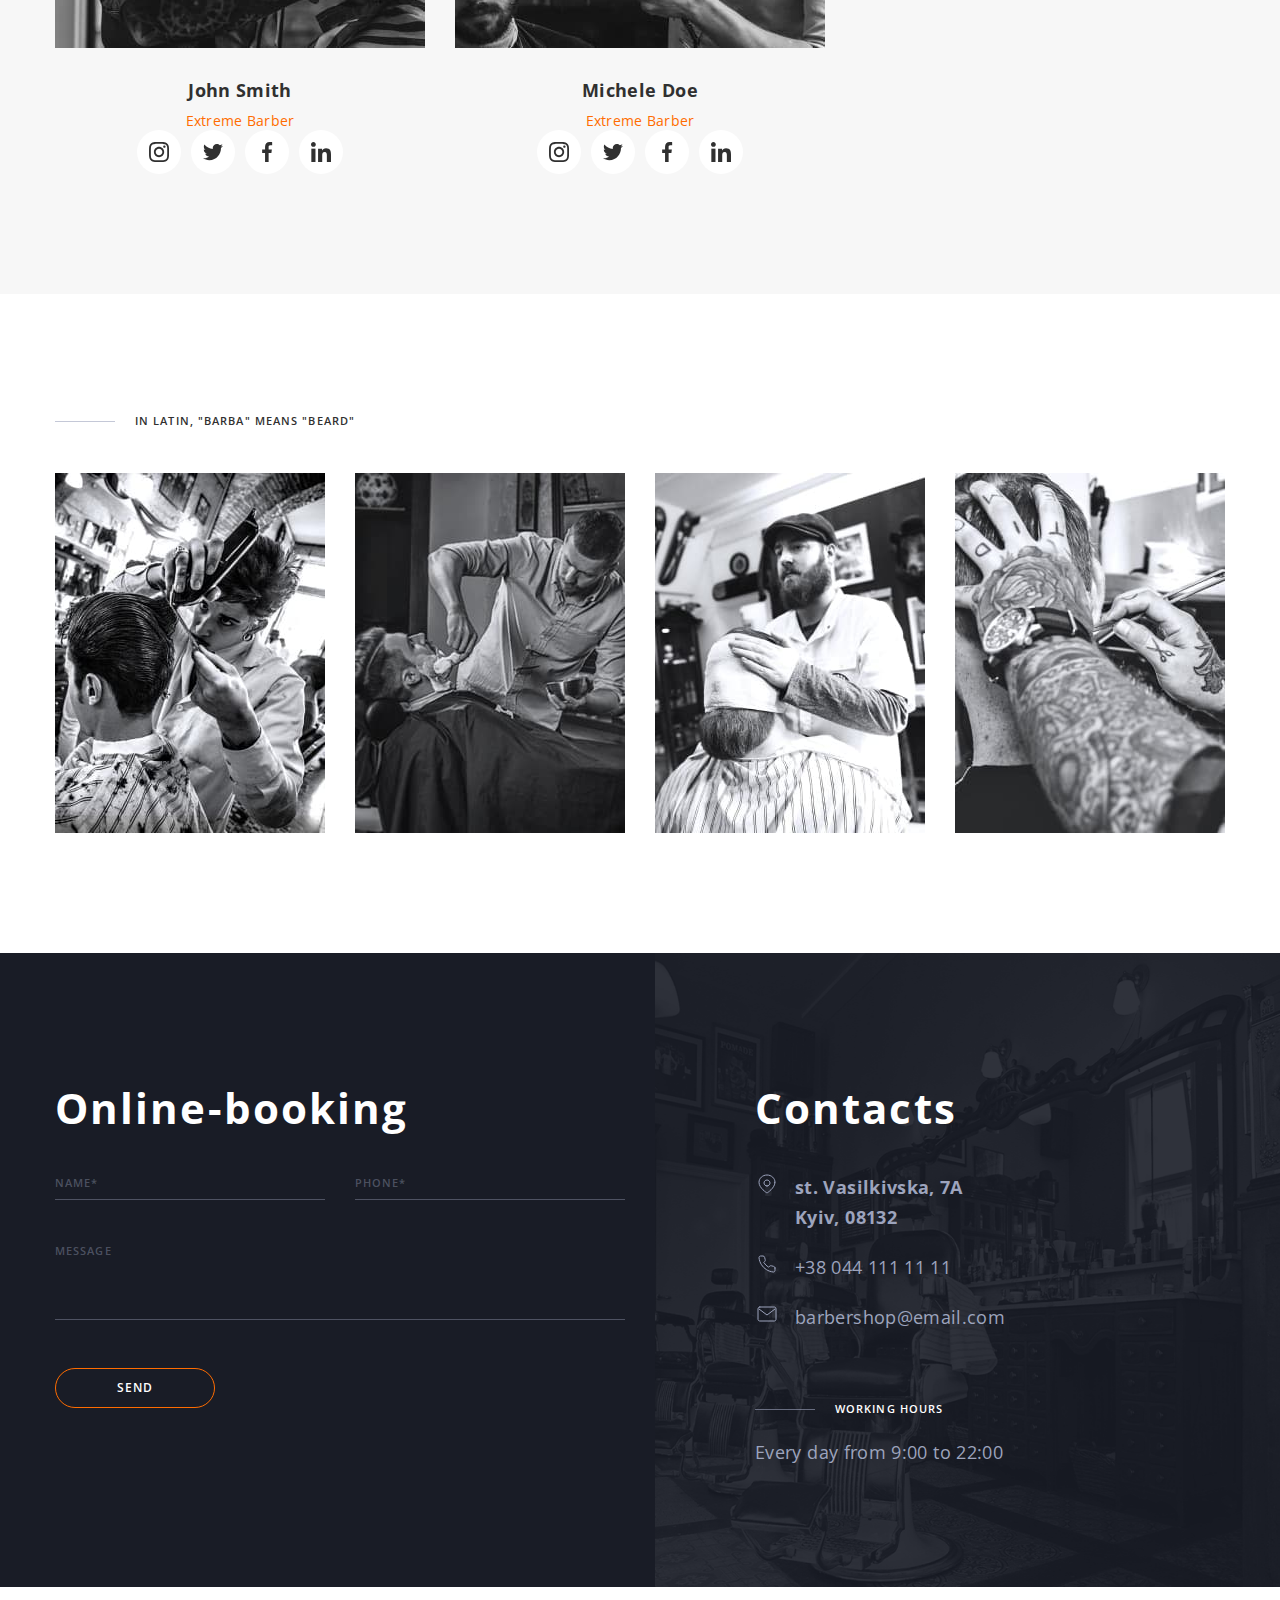
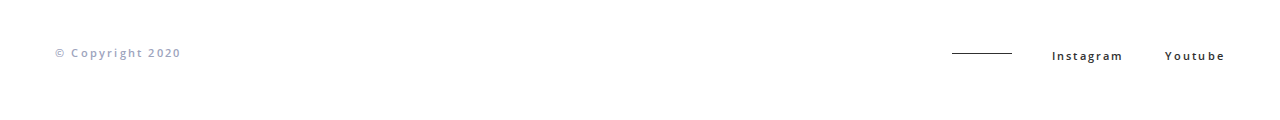
==== commit 7ed6d6cd: "Update footer" ====
--- a/index.html
+++ b/index.html
@@ -536,7 +536,7 @@
 
 <!-- Footer -->
 
-    <!-- <footer class="footer">
+    <footer class="footer">
         <div class="container footer-container">
             <p class="copyright">&copy; Copyright 2020</p>
             <ul class="hero-list list-footer  list">
@@ -549,7 +549,7 @@
                 </ul>
 
         </div>        
-    </footer> -->
+    </footer>
     <script src="./js/mobile-menu.js"></script>
 </body>
 </html>--- a/css/styles.css
+++ b/css/styles.css
@@ -1437,8 +1437,8 @@
 /* Footer */
 
 .footer {
-    padding-top: 56px;
-    padding-bottom: 56px;
+    padding-top: 44px;
+    padding-bottom: 44px;
 }
 
 .footer-container {
@@ -1458,9 +1458,15 @@
 
 .list-footer {
     transform: rotate(0deg);
-    padding-bottom: 0;
-    
-    
+    padding-bottom: 0;      
+}
+
+
+@media screen and (min-width: 768px) {
+    .footer {
+        padding-top: 56px;
+        padding-bottom: 56px;
+    }
     
 }
 
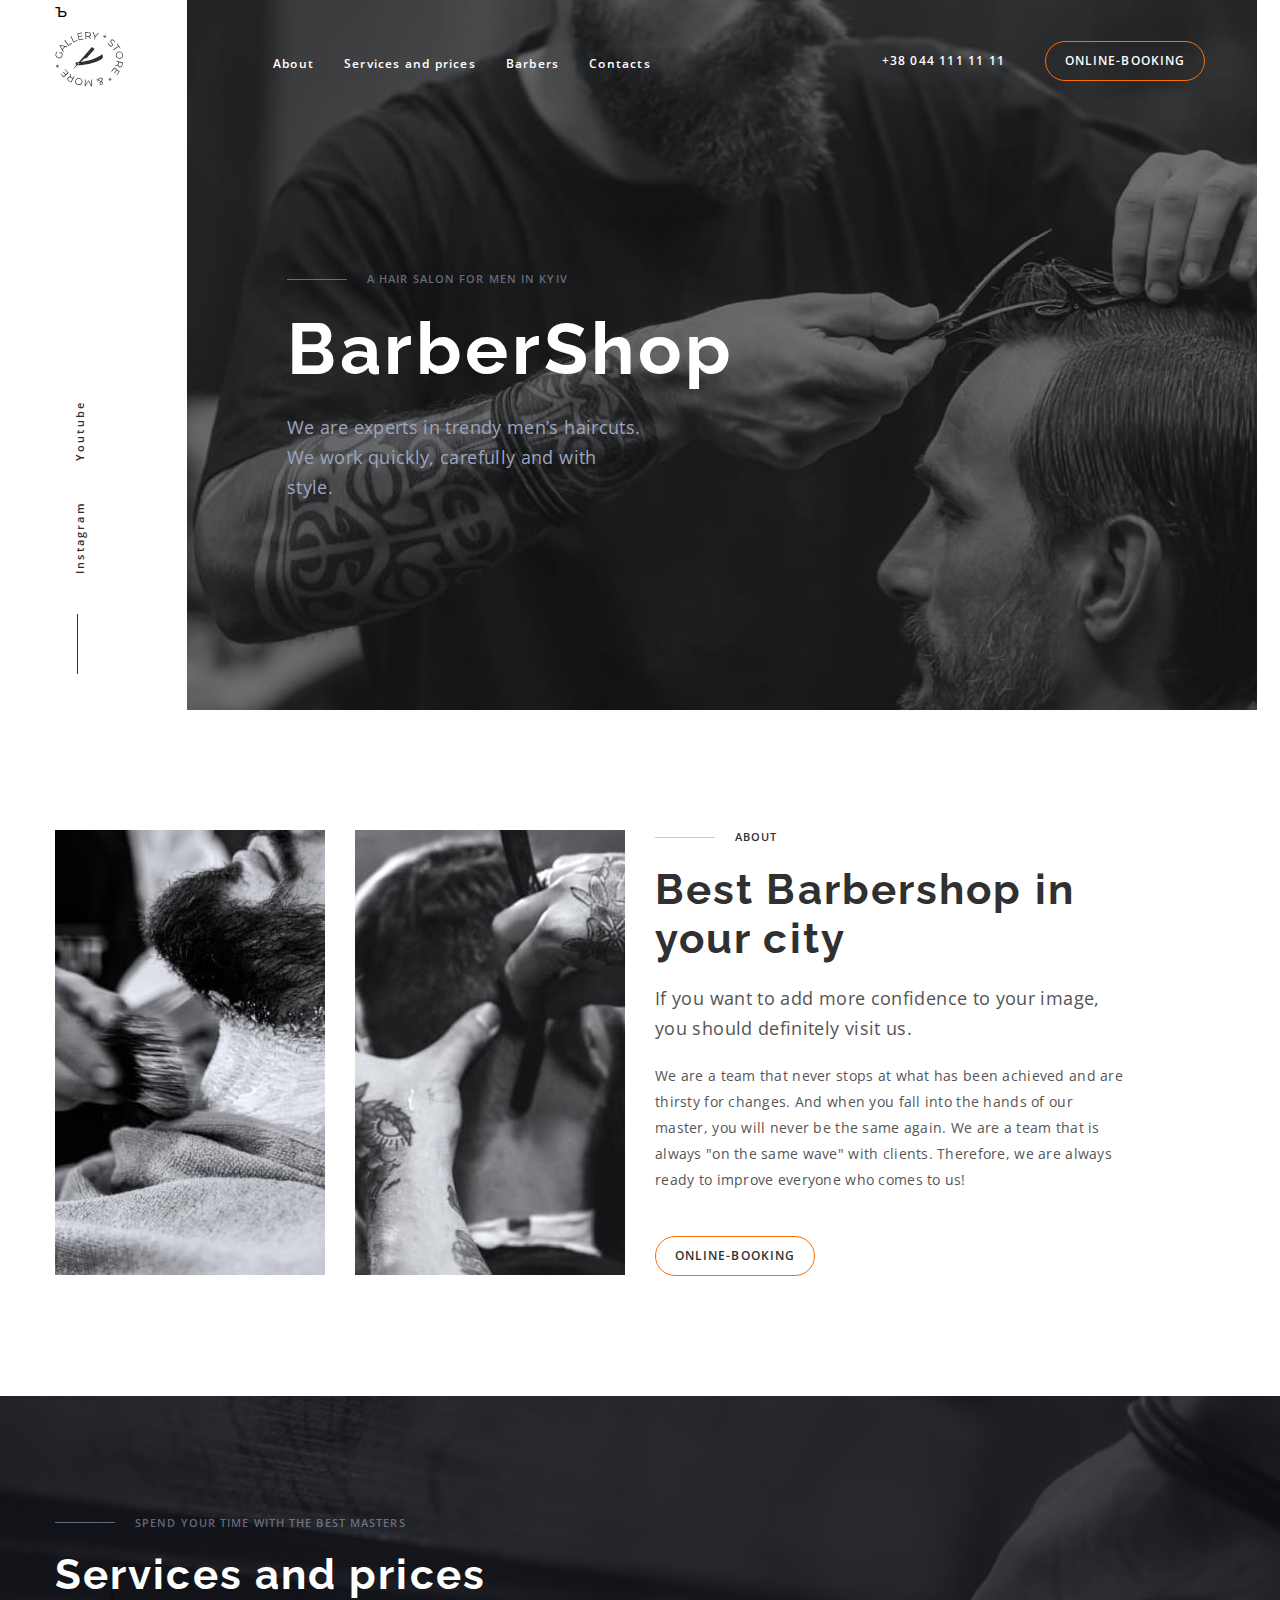
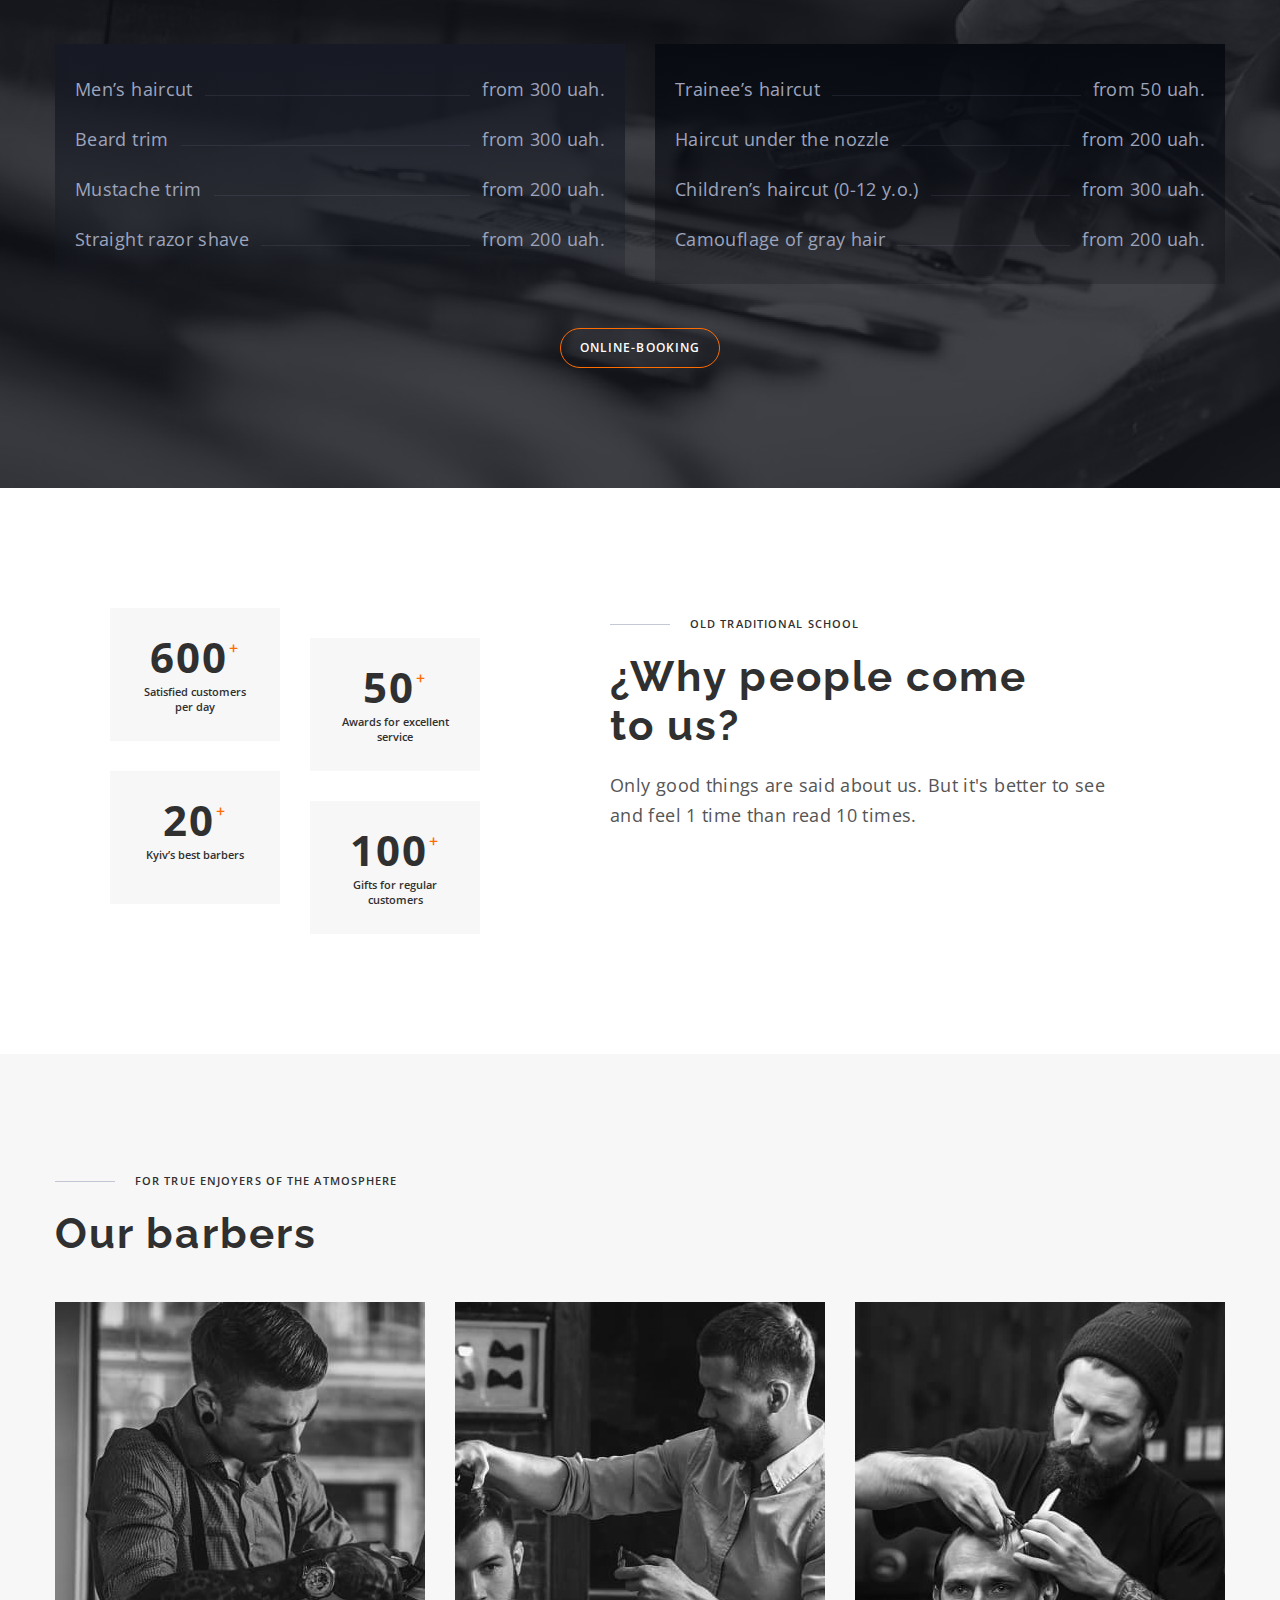
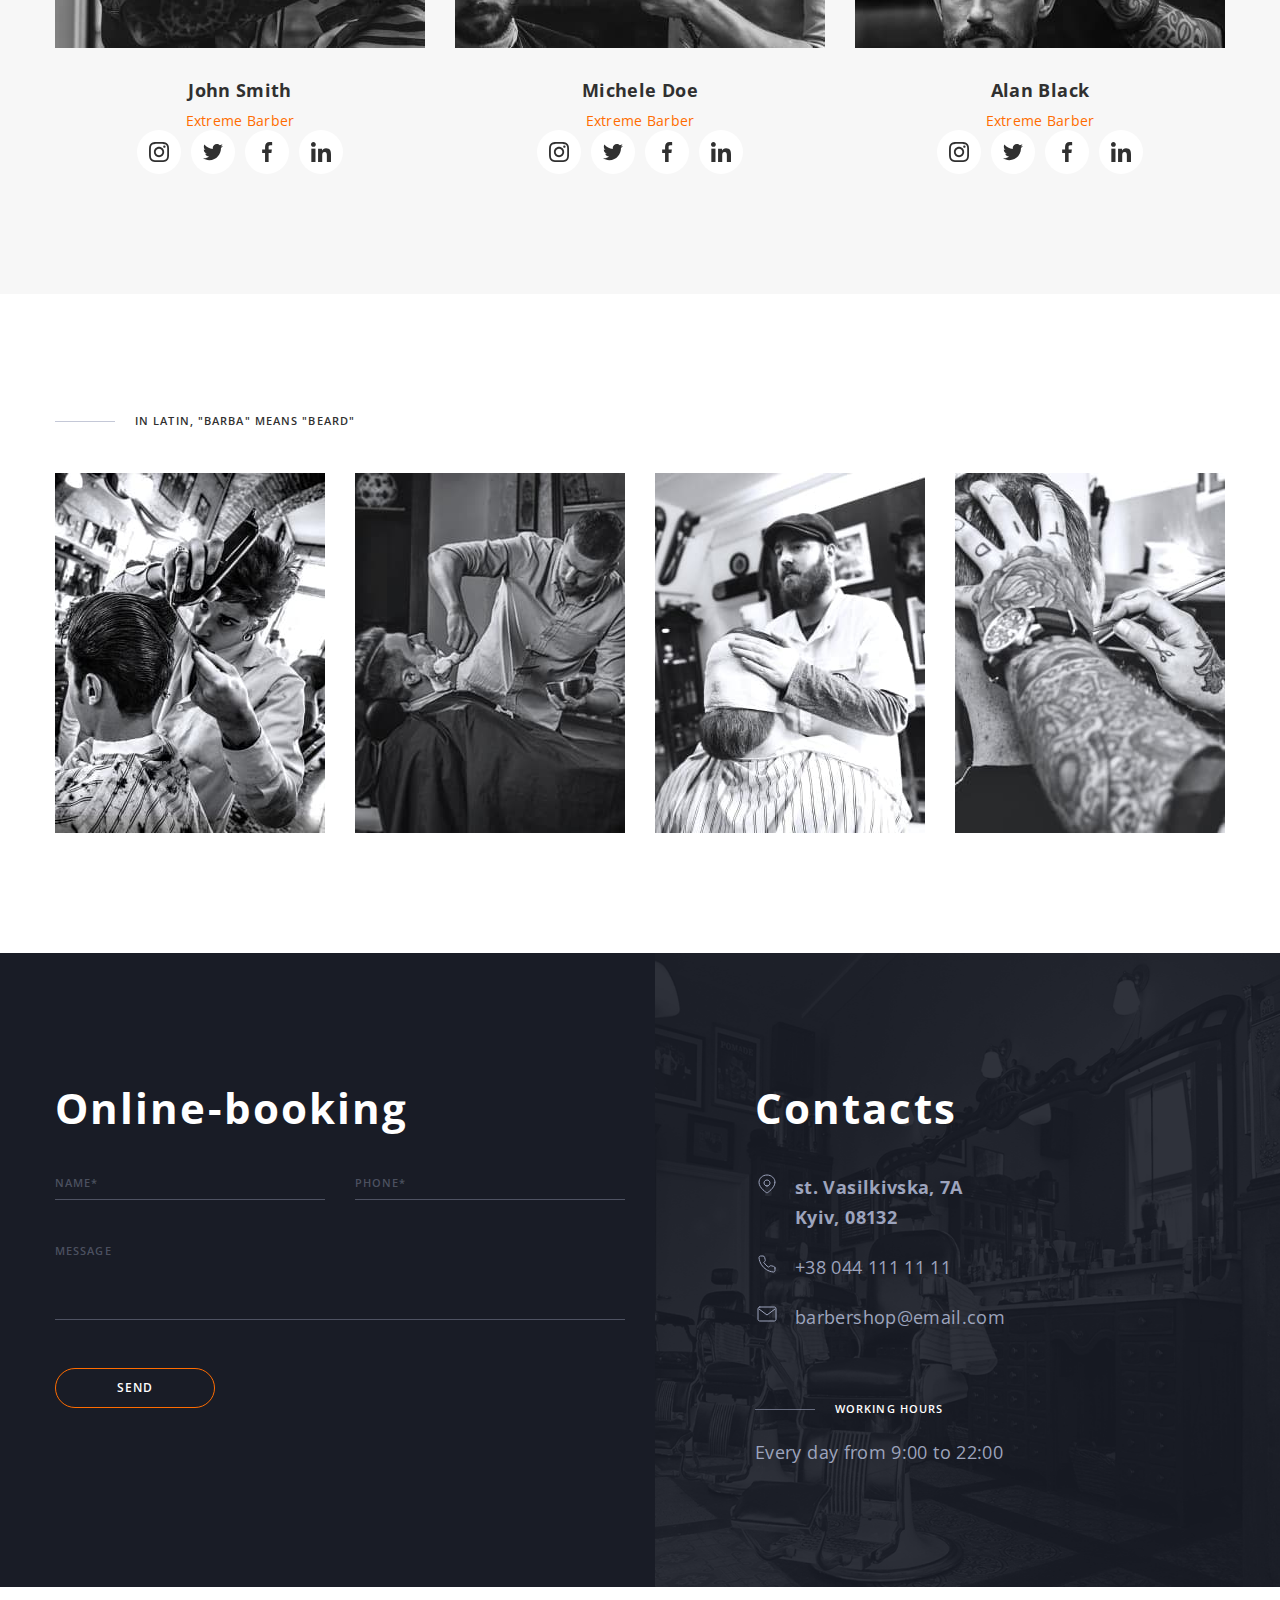
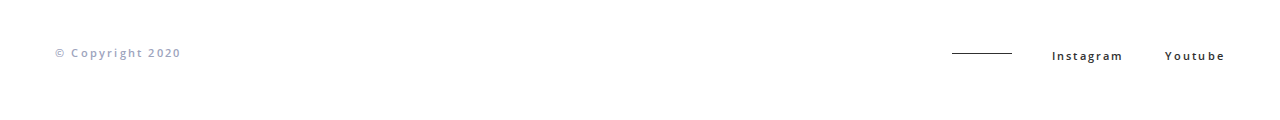
==== commit 9789e5e1: "Update styles" ====
--- a/index.html
+++ b/index.html
@@ -383,10 +383,10 @@
                      
                     
                 </li>
-                <li class="our-barbers-list-item">                    
-                    
-                    <picture>
-                        <source media="(min-width: 1200px)" srcset="./images/barbers/desktop-barber.3jpg 1x, ./images/barbers/desktop-barber3@2x.jpg 2x">
+                <li class="our-barbers-list-item">                       
+                                       
+                    <picture>
+                        <source media="(min-width: 1200px)" srcset="./images/barbers/desktop-barber3.jpg 1x, ./images/barbers/desktop-barber3@2x.jpg 2x">
                         <source media="(min-width: 768px)" srcset="./images/barbers/tablet-barber3.jpg 1x, ./images/barbers/tablet-barber3@2x.jpg 2x">
                         <source media="(min-width: 320px)" srcset="./images/barbers/mobile-barber3.jpg 1x, ./images/barbers/mobile-barber3@2x.jpg 2x">
                         <img src="./images/barbers/mobile-barber3.jpg" alt="Photo Alan Black">
@@ -451,7 +451,7 @@
                     </picture>                    
                 </li>
 
-                <li class="gallery-list-item">
+                <li class="gallery-list-item mobile-order">
                     <picture>
                         <source media="(min-width: 1200px)" srcset="./images/gallery/desktop-gallery2.jpg 1x, ./images/gallery/desktop-gallery2@2x.jpg 2x">
                         <source media="(min-width: 768px)" srcset="./images/gallery/tablet-gallery2.jpg 1x, ./images/gallery/tablet-gallery2@2x.jpg 2x">
@@ -539,12 +539,12 @@
     <footer class="footer">
         <div class="container footer-container">
             <p class="copyright">&copy; Copyright 2020</p>
-            <ul class="hero-list list-footer  list">
-                    <li class="hero-list-item">
-                        <a href="" class="hero-list-link link">Instagram</a>
+            <ul class="footer-list  list">
+                    <li class="footer-list-item">
+                        <a href="" class="footer-list-link link">Instagram</a>
                     </li>
-                    <li class="hero-list-item">
-                        <a href="" class="hero-list-link link">Youtube</a>
+                    <li class="footer-list-item">
+                        <a href="" class="footer-list-link link">Youtube</a>
                     </li>
                 </ul>
 
--- a/css/styles.css
+++ b/css/styles.css
@@ -1128,6 +1128,12 @@
     width: 100%;
 }
 
+@media screen and (max-width: 767px) {
+        .mobile-order {
+            order: -1;
+        }
+}
+
 @media screen and (min-width: 768px) {
     .gallery {
             padding-top: 100px;
@@ -1444,21 +1450,57 @@
 .footer-container {
     display: flex;
     justify-content: space-between;
-    align-items: center;
-    
+    align-items: center;    
 }
 
 .copyright {    
     font-weight: 600;
-    font-size: 11px;
+    font-size: 8px;
     line-height: 1.36;   
     letter-spacing: 0.2em;
-    color: #9DA4BD;
-}
-
-.list-footer {
-    transform: rotate(0deg);
-    padding-bottom: 0;      
+    color: #9DA4BD;   
+    margin-top: 65px;
+}
+
+.footer-list { 
+    display: flex;
+    gap: 40px; 
+    align-items: center;   
+}
+
+
+.footer-list-link {
+    font-weight: 600;
+    font-size: 8px;
+    line-height: 1.36;
+    letter-spacing: 0.2em;
+    color: var(--secondary-text-color-theme-light);
+    transition: color 250ms linear;
+}
+
+.footer-list-link:hover,
+.footer-list-link:focus {
+    color: var(--accent-color);
+}
+
+@media screen and (min-width: 480px) {
+    .copyright {
+        font-size: 11px;
+    }
+
+    .footer-list::before {
+        content: "";
+        width: 60px;
+        height: 1px;
+        background-color: #303030;
+    }
+
+    .footer-list-link {
+        font-size: 11px;
+    }
+
+
+    
 }
 
 
@@ -1467,6 +1509,11 @@
         padding-top: 56px;
         padding-bottom: 56px;
     }
+
+    .copyright {
+        margin-top: 0;
+    }
+
     
 }
 
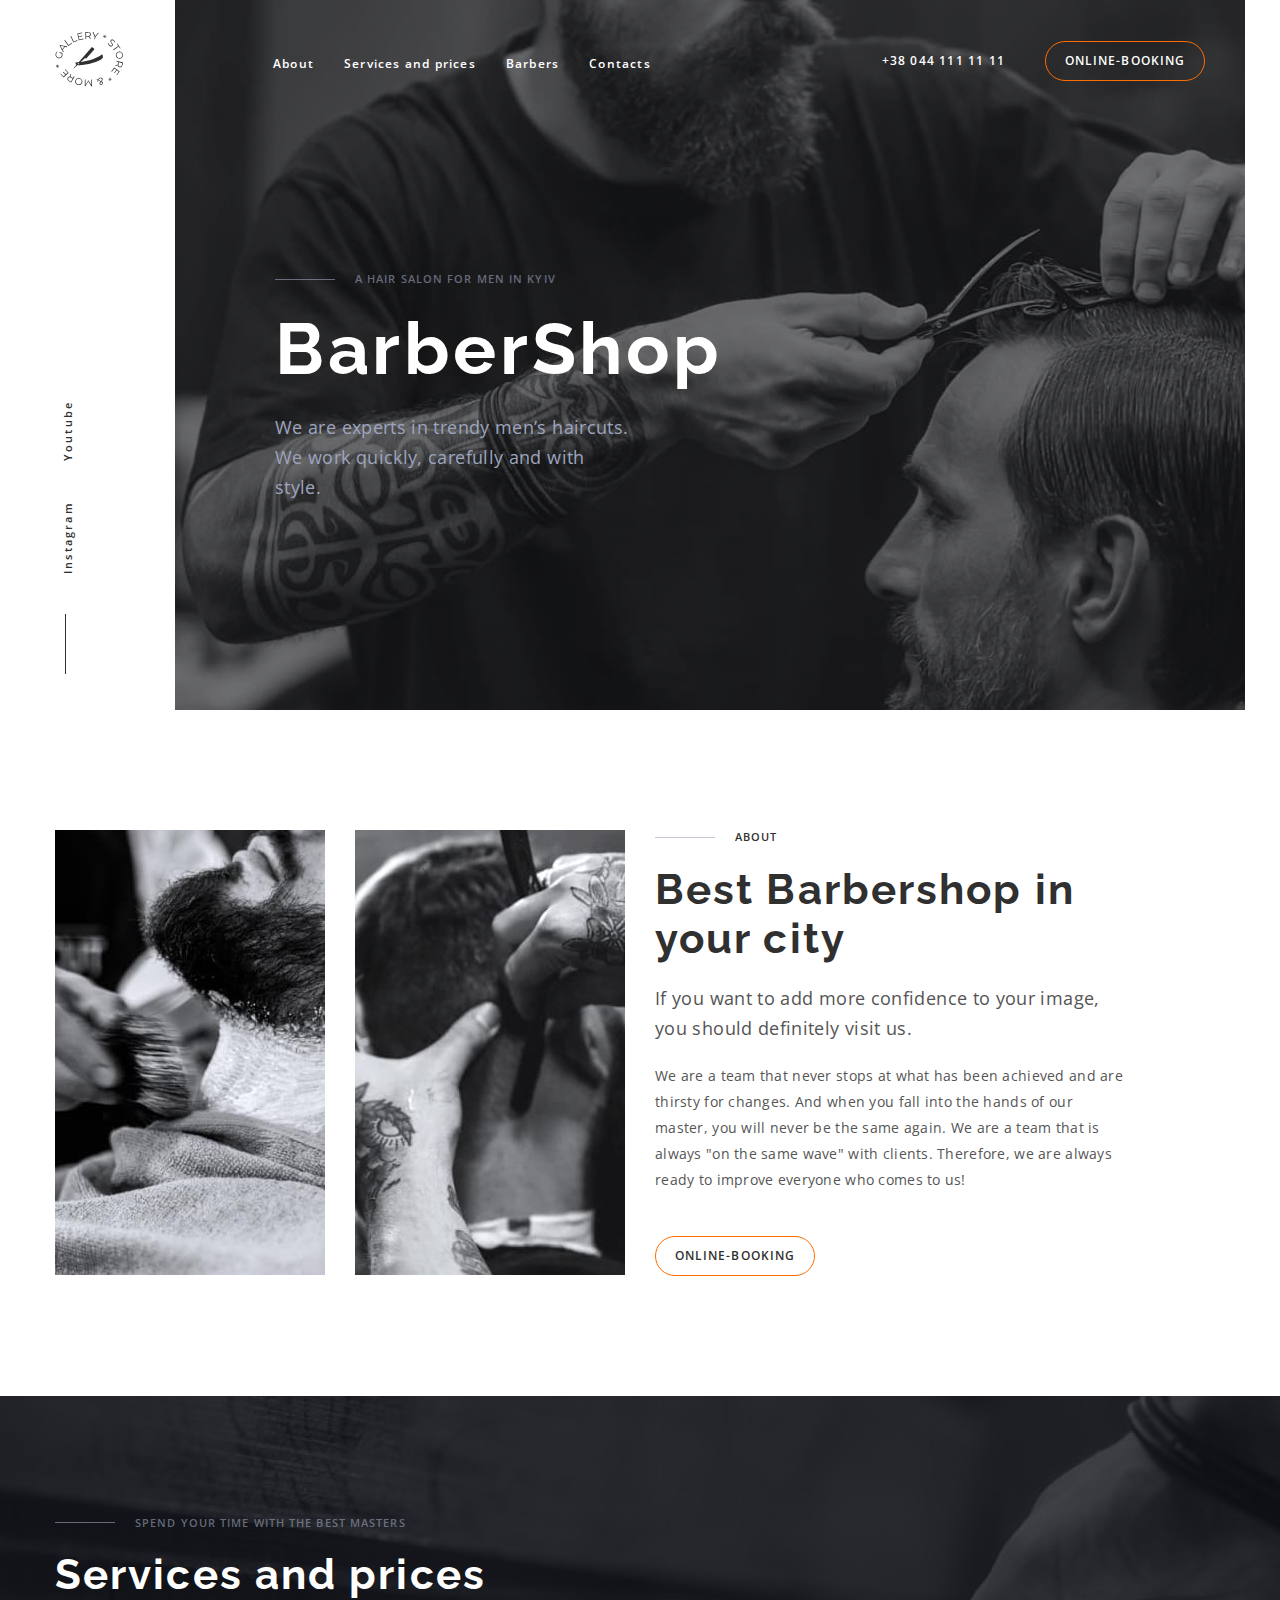
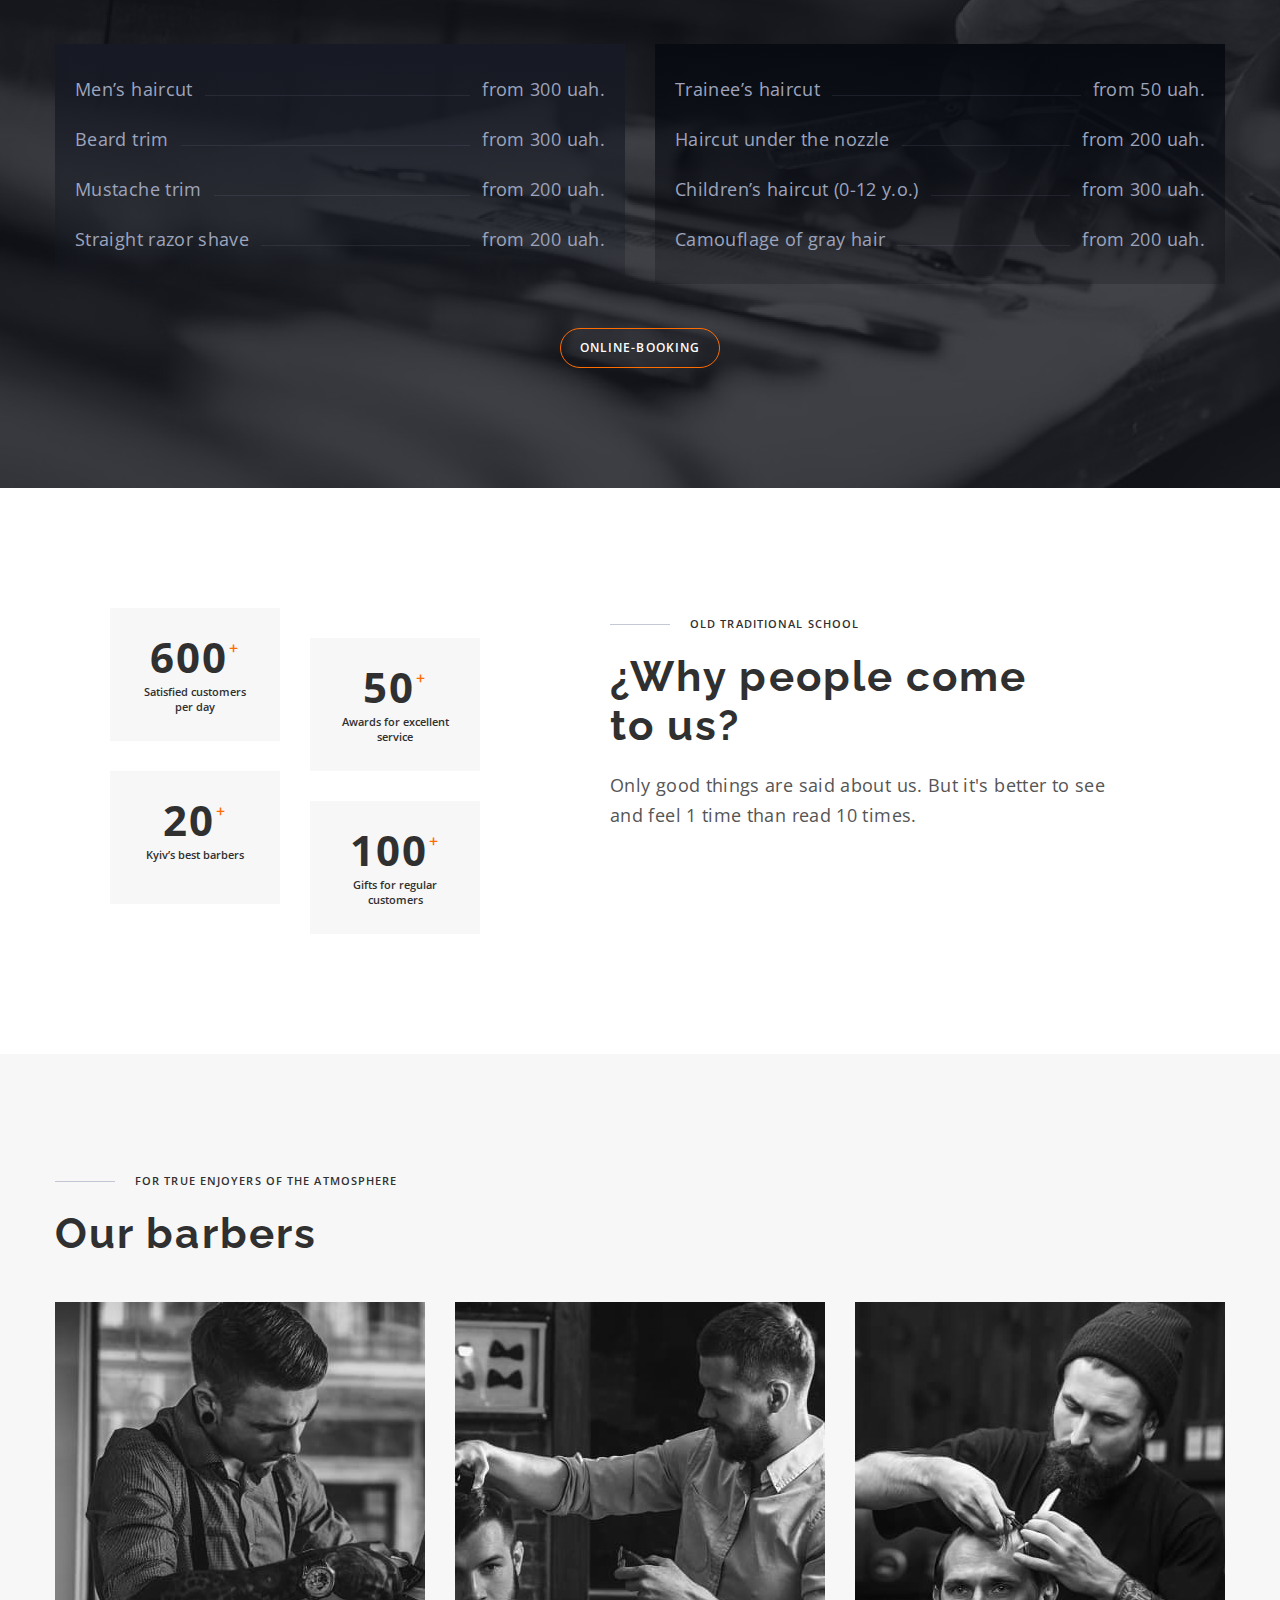
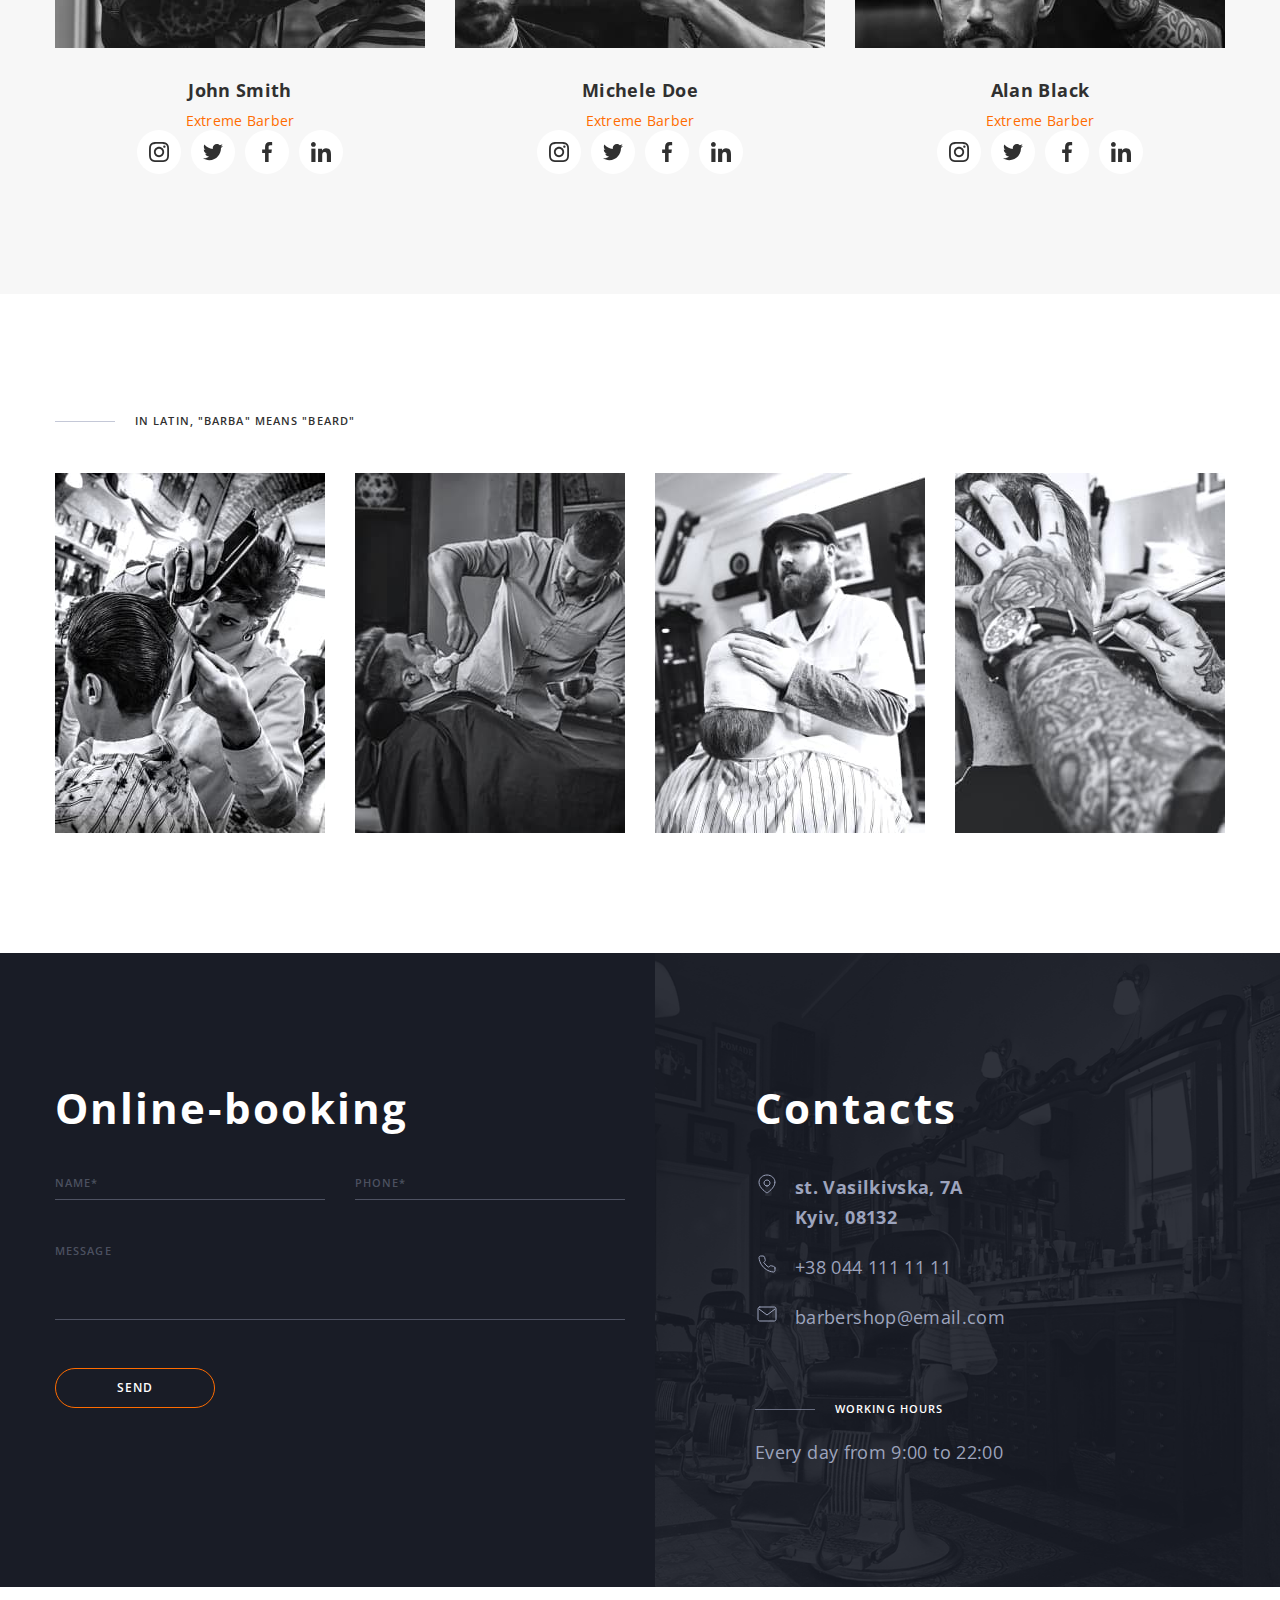
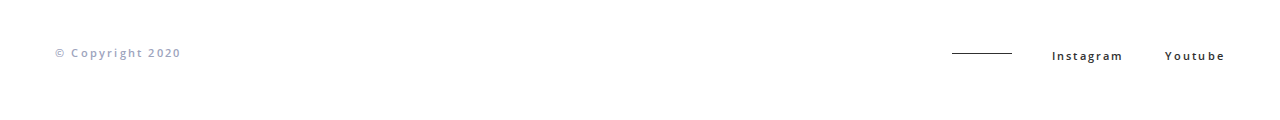
==== commit fa9794bf: "Update styles" ====
--- a/index.html
+++ b/index.html
@@ -121,7 +121,7 @@
     
     <section class="hero">
         <div class="container hero-flex">
-       ъ     <div class="hero-left-side">
+            <div class="hero-left-side">
                 <ul class="hero-list list">
                     <li class="hero-list-item">
                         <a href="" target="_blank" rel="noopener noreferrer nofollow" class="hero-list-link link ">Instagram</a>
--- a/css/styles.css
+++ b/css/styles.css
@@ -69,22 +69,19 @@
         width: 448px;
         margin-left: auto;
         margin-right: auto;
-    }
-    
+    }   
 }
 
 @media screen and (min-width: 768px) {
     .container {
         width: 720px;        
-    }
-    
+    }   
 }
 
 @media screen and (min-width: 1200px) {
     .container {
         width: 1200px;
-    }
-    
+    }    
 }
 
 .modal-btn {
@@ -241,8 +238,6 @@
             
         }
         
-        
-    
         .mobile-menu-header-item:not(:last-child) {
             margin-bottom: 24px;
         }        
@@ -318,12 +313,9 @@
 }
 
 @media screen and (min-width: 480px) {
-    .mobile-menu {
+    .mobile-menu-container {
         width: 337px;
     }
-
-    
-    
 }
 
 
@@ -1176,7 +1168,7 @@
     background-repeat: no-repeat;
     background-position: bottom;
     background-size: auto;
-    
+        
 }
 
 .contacts-flex {
